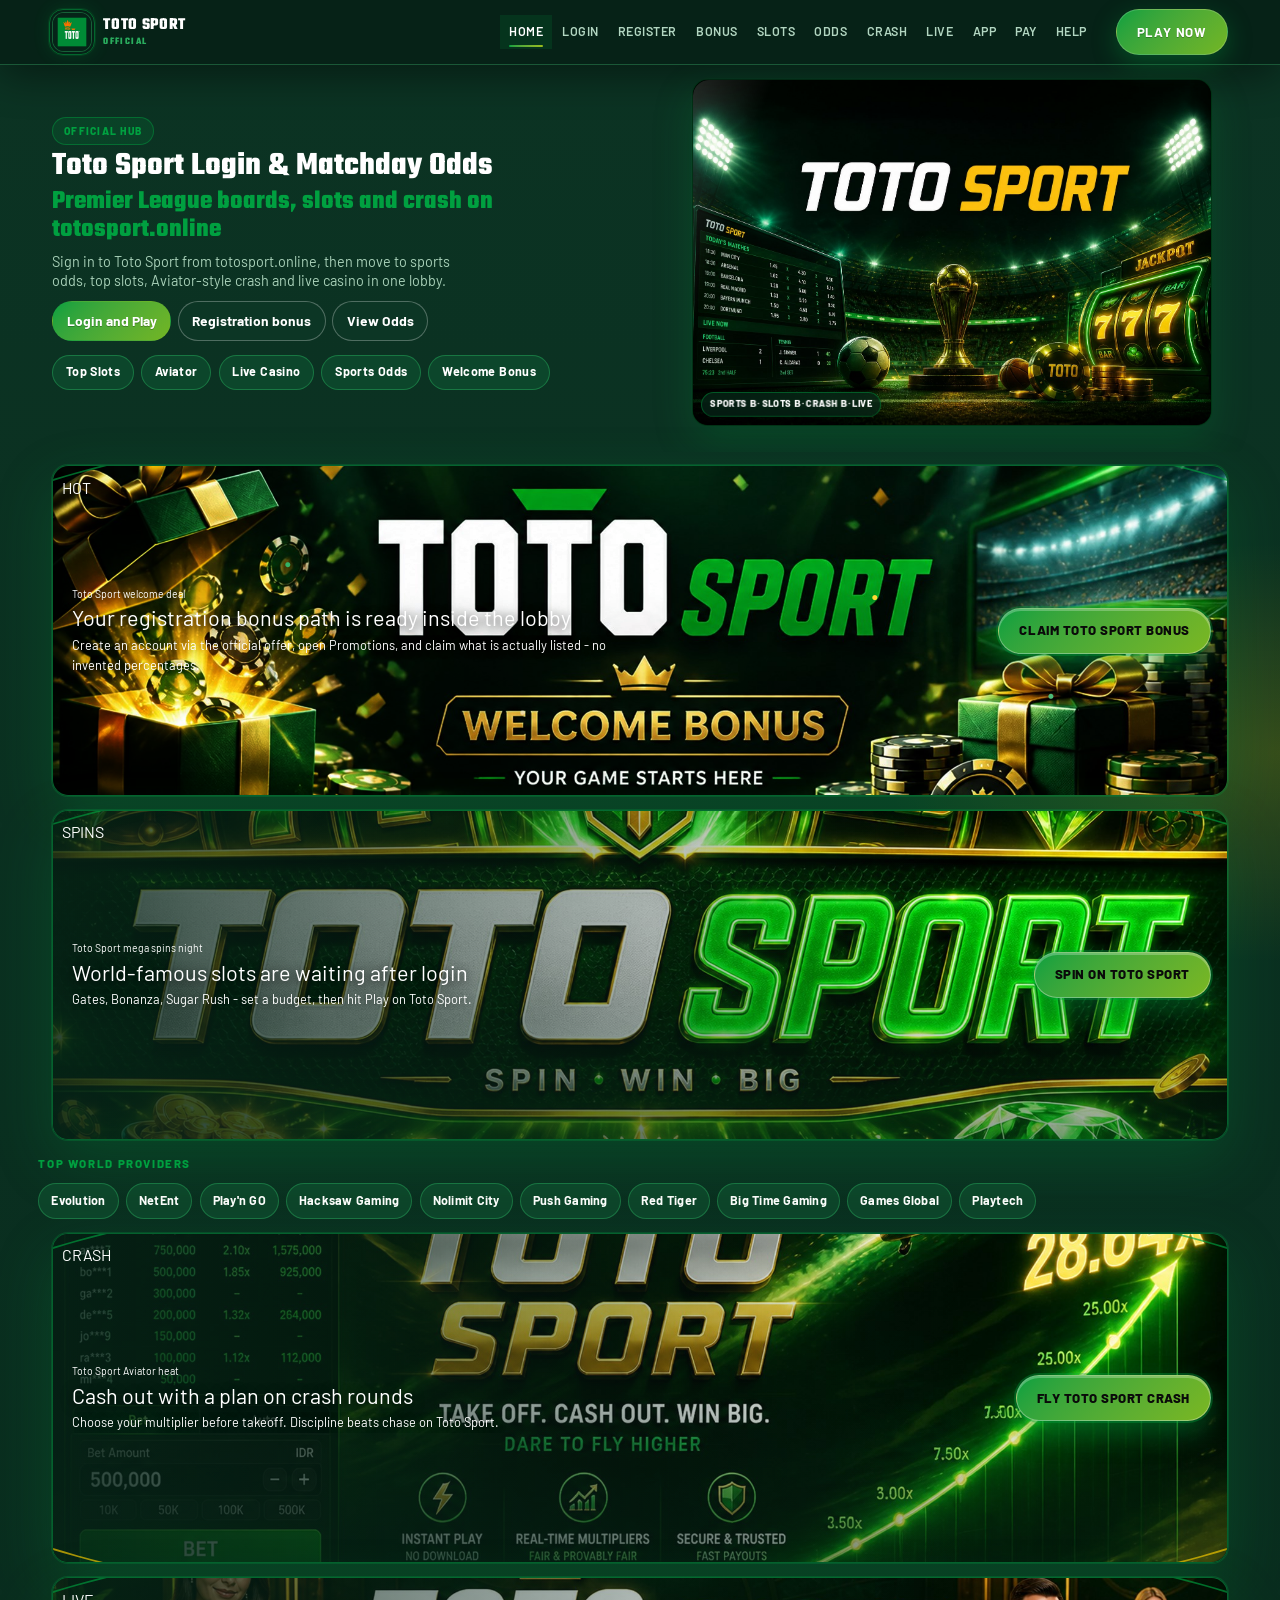
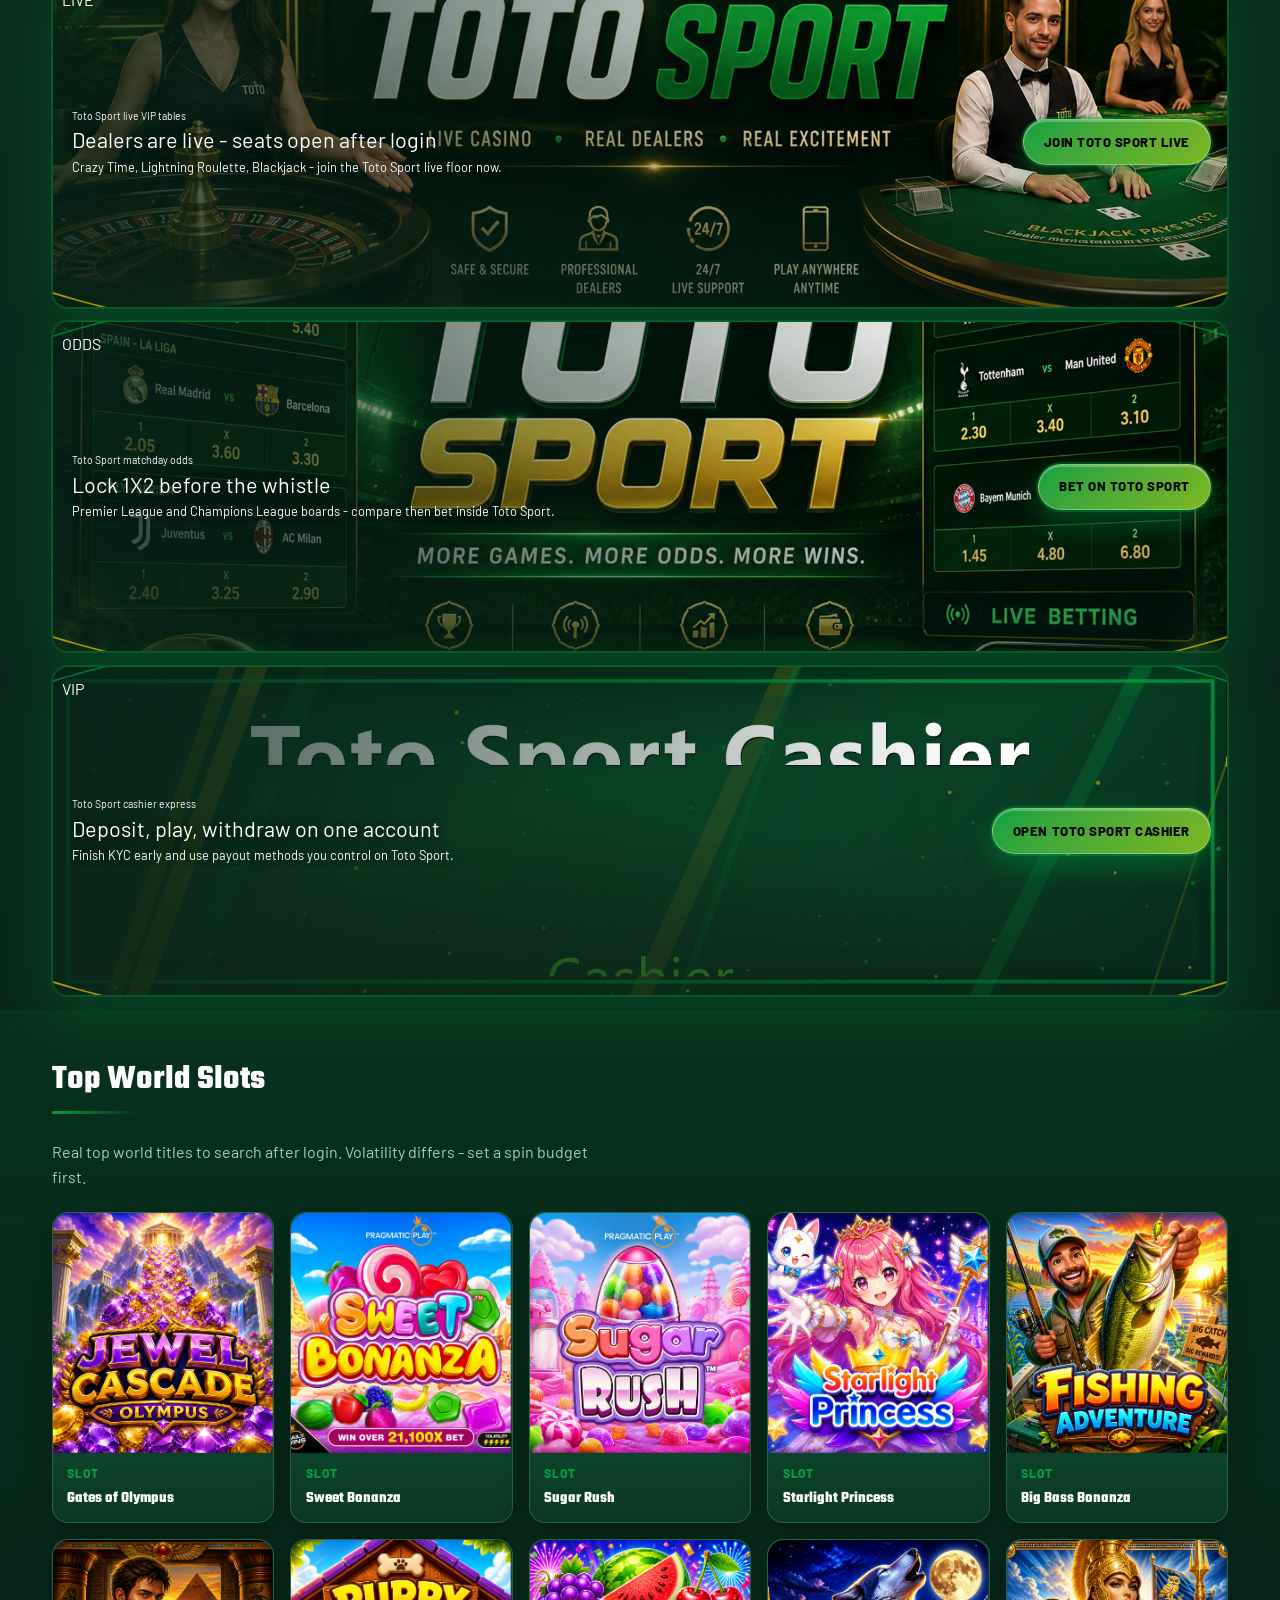
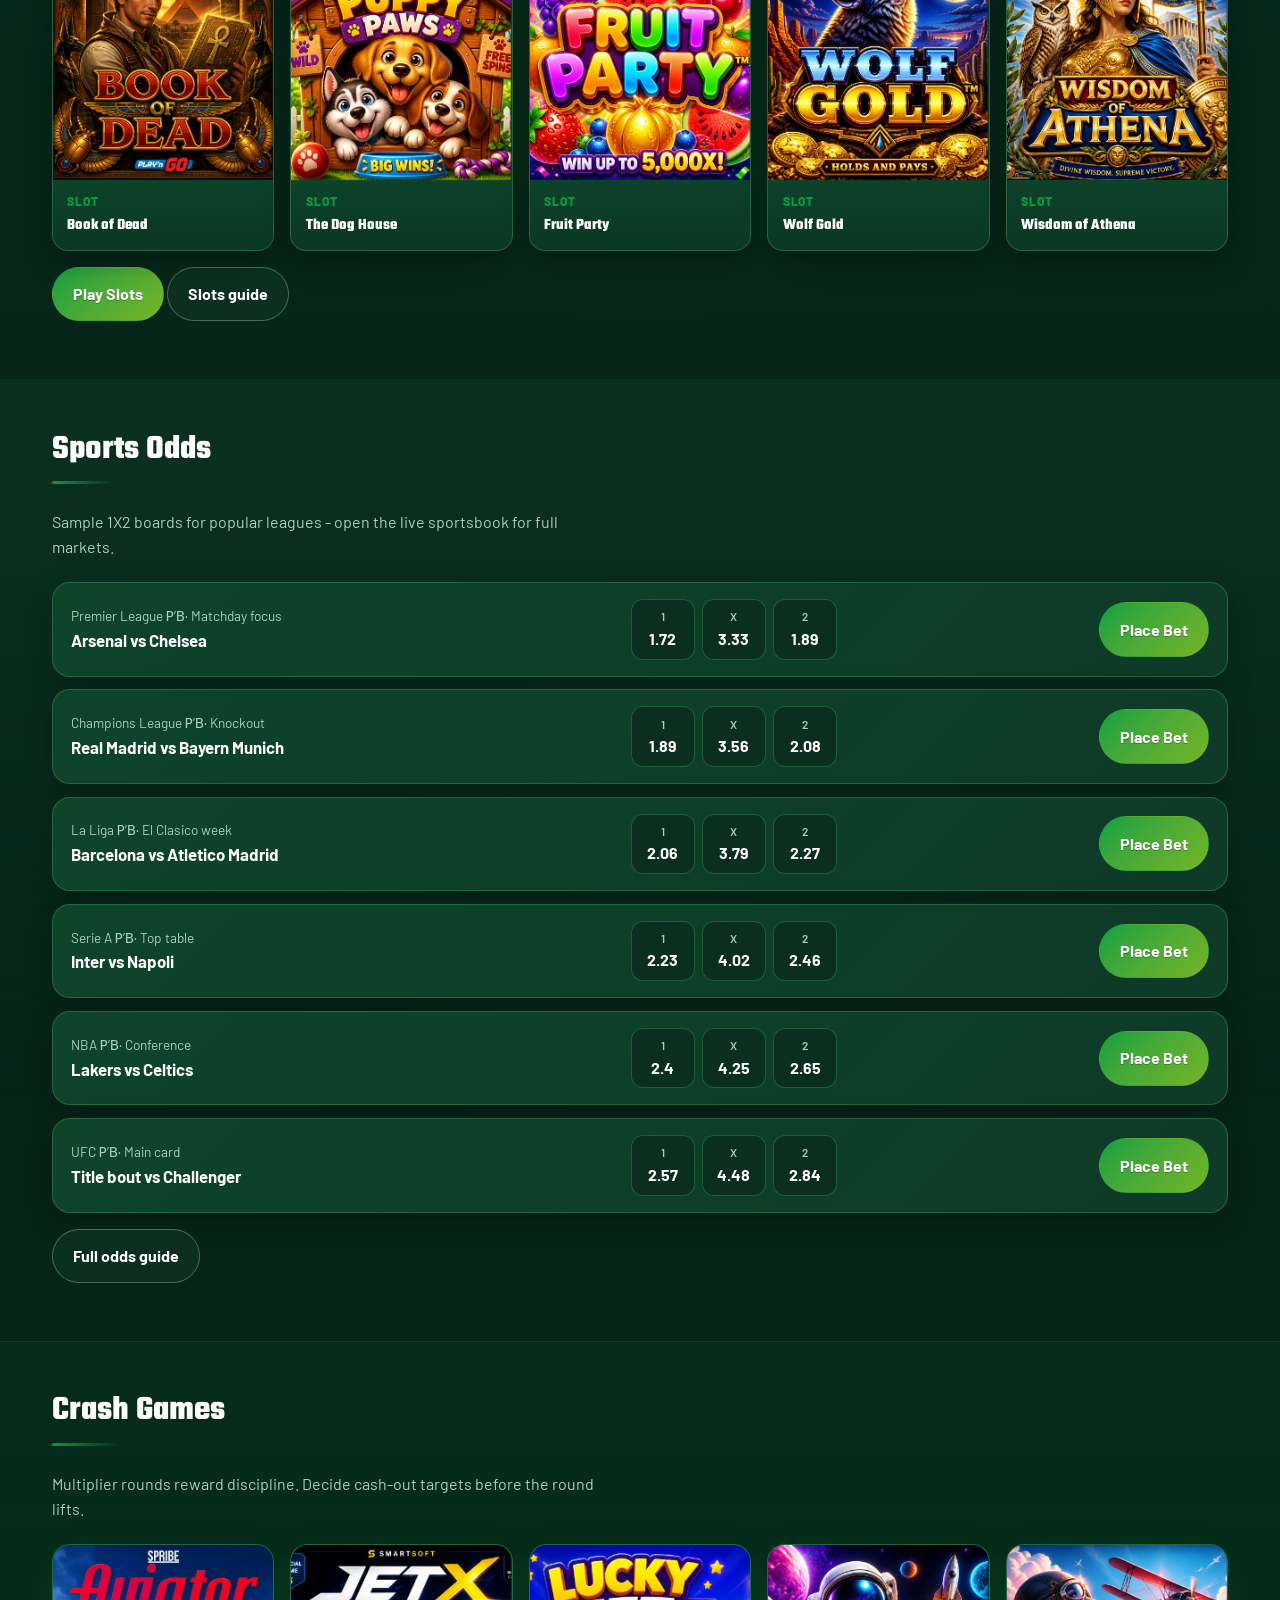
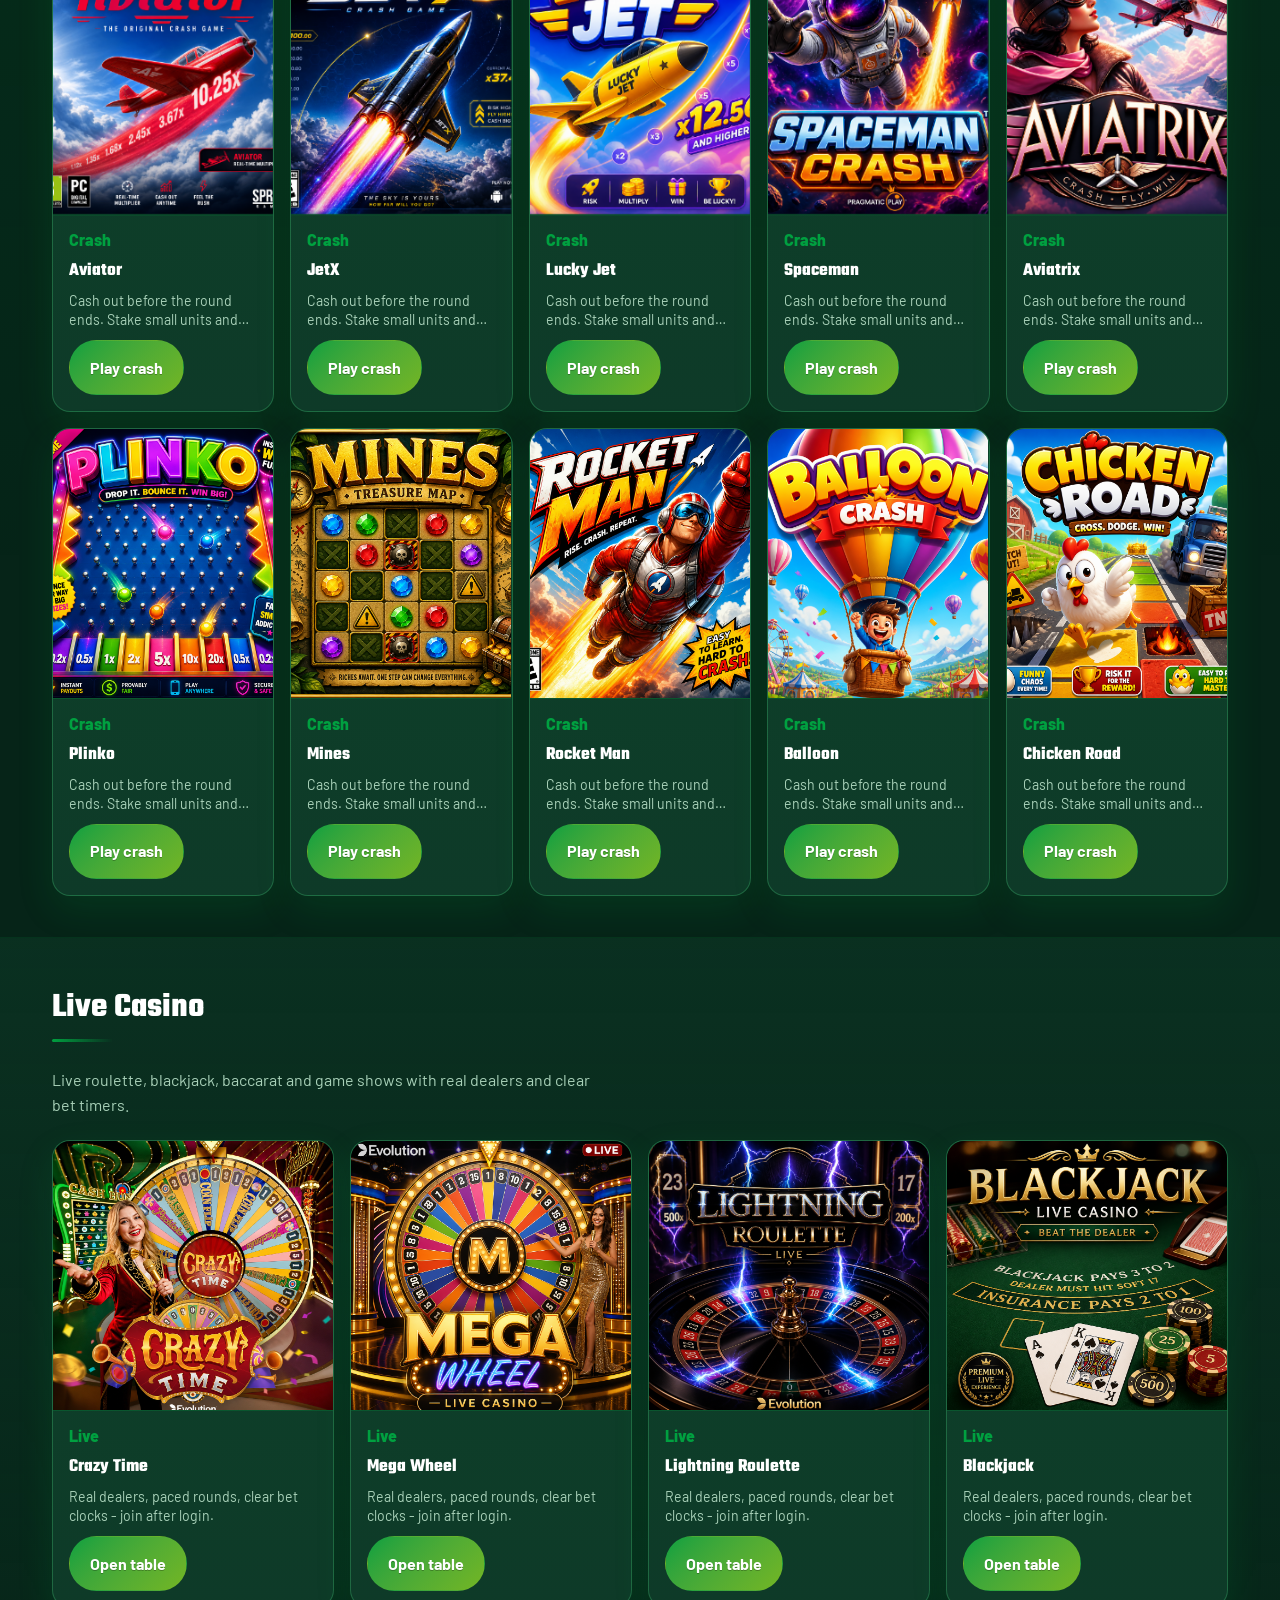
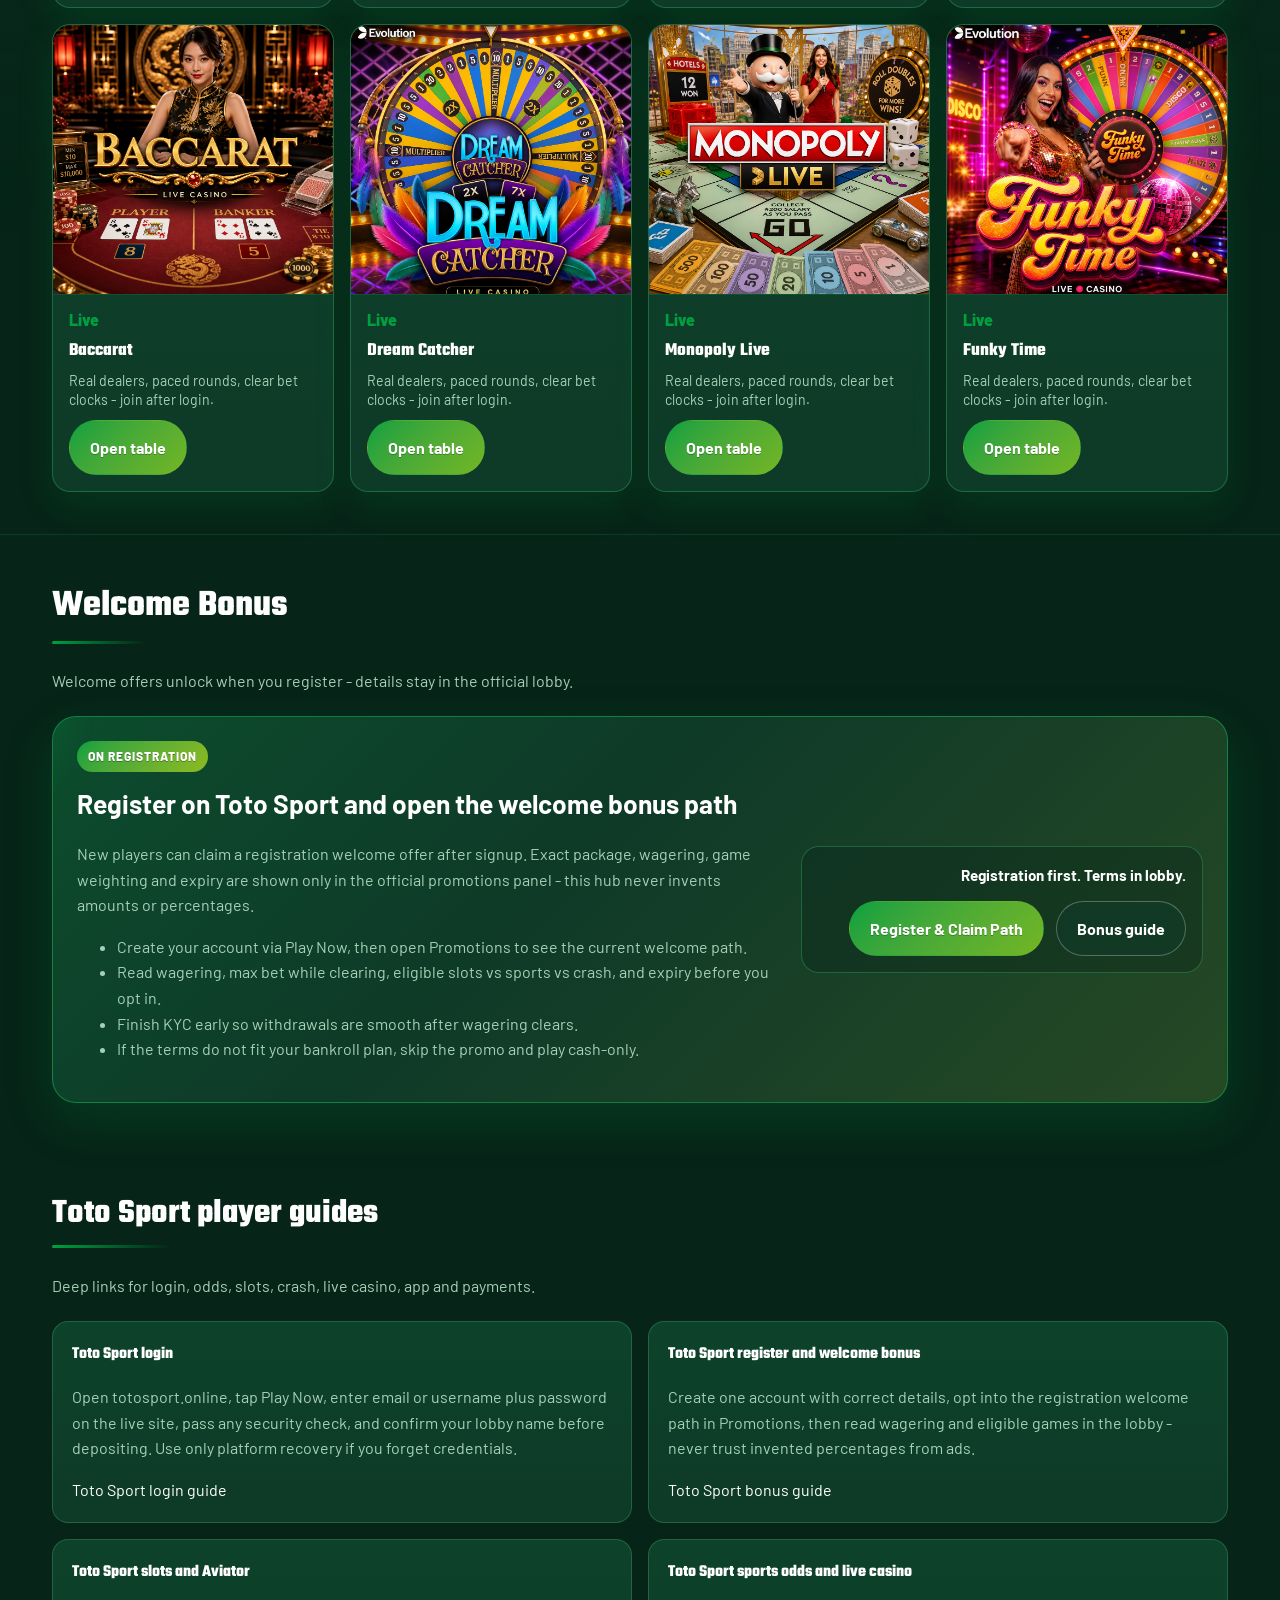
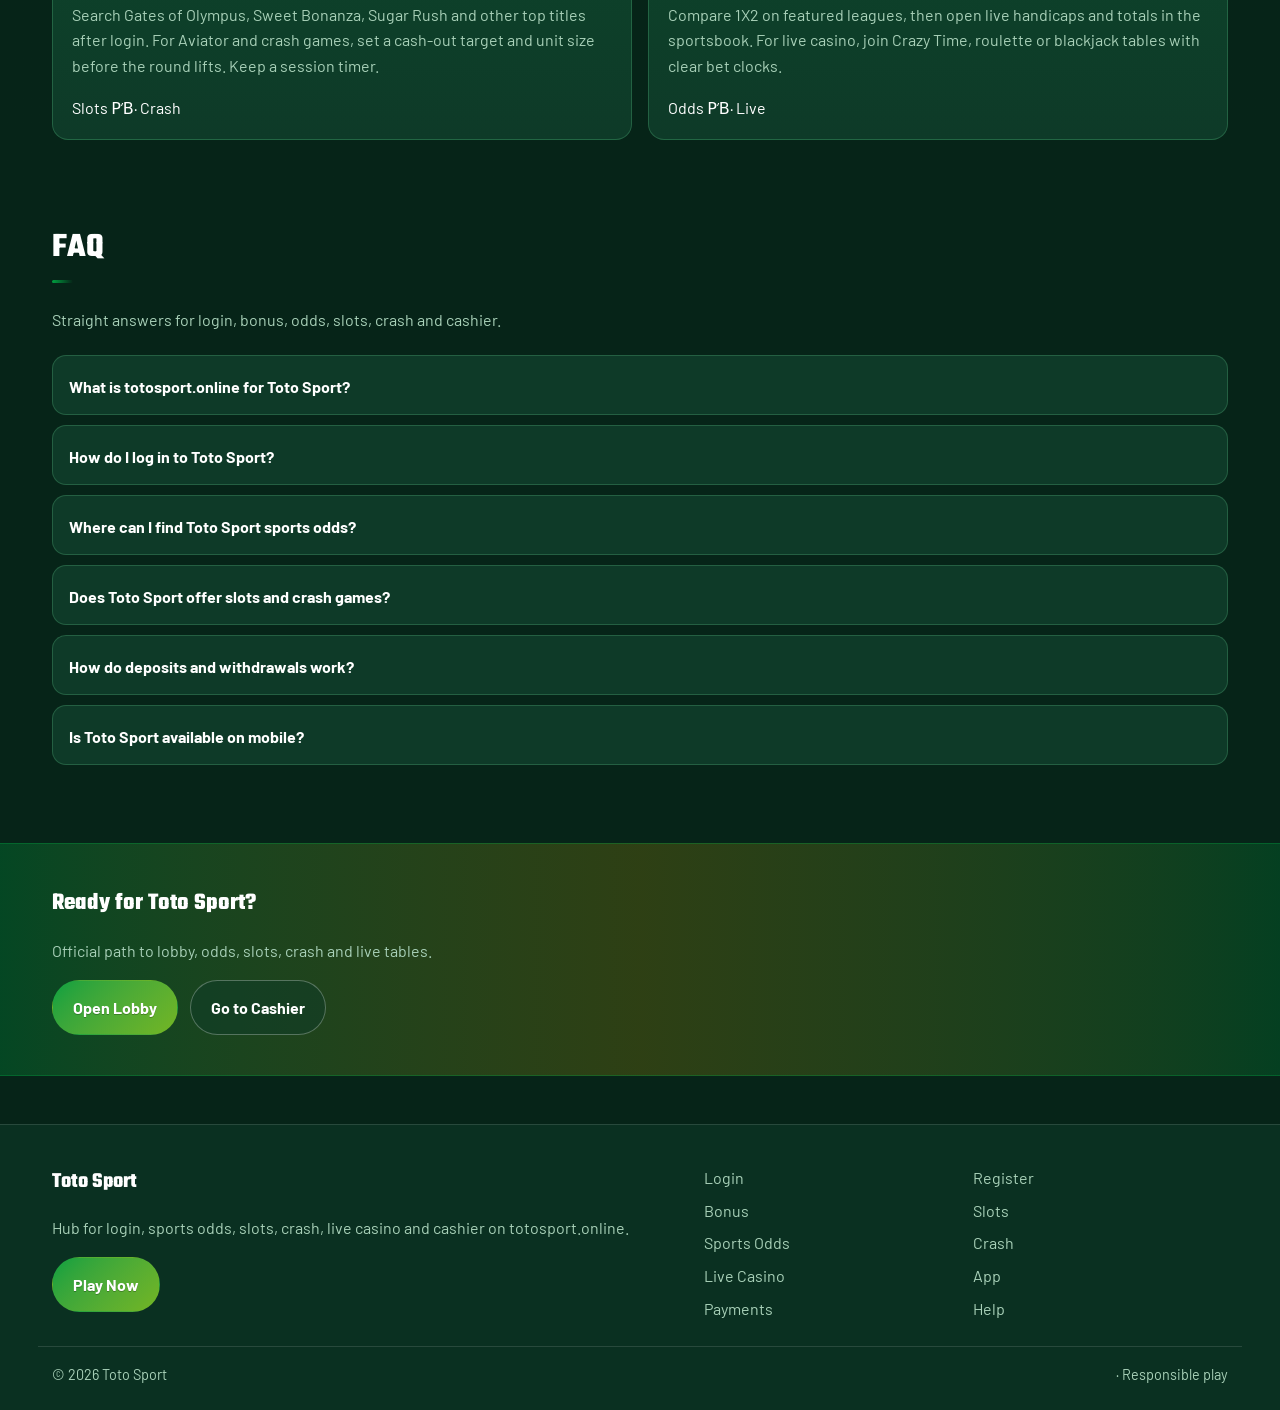
==== index.html @ 2d8f396a "Launch Toto Sport hub on totosport.online" ====
<!DOCTYPE html>
<html lang="en">
<head>
<meta charset="utf-8">
<meta name="viewport" content="width=device-width, initial-scale=1">
<title>Toto Sport Official Login, Sports Odds, Slots &amp; Live Casino | totosport.online</title>
<meta name="description" content="Toto Sport on totosport.online: login and register, welcome bonus path, top slots, Aviator crash, live casino and sports odds. Cashier and mobile tips.">
<meta name="keywords" content="Toto Sport, Toto Sport login, Toto Sport register, Toto Sport bonus, Toto Sport slots, Toto Sport Aviator, Toto Sport live casino, Toto Sport odds, Toto Sport app, Toto Sport deposit, Gates of Olympus, Sweet Bonanza, Sugar Rush, Aviator, crash games, sports betting, totosport.online">
<meta name="robots" content="index,follow,max-image-preview:large">
<link rel="canonical" href="https://totosport.online/">
<meta property="og:type" content="website">
<meta property="og:site_name" content="Toto Sport">
<meta property="og:title" content="Toto Sport Official Login, Sports Odds, Slots &amp; Live Casino | totosport.online">
<meta property="og:description" content="Toto Sport on totosport.online: login and register, welcome bonus path, top slots, Aviator crash, live casino and sports odds. Cashier and mobile tips.">
<meta property="og:url" content="https://totosport.online/">
<meta property="og:image" content="https://totosport.online/assets/brand/logo.png">
<meta name="twitter:card" content="summary_large_image">
<meta name="twitter:title" content="Toto Sport Official Login, Sports Odds, Slots &amp; Live Casino | totosport.online">
<meta name="twitter:description" content="Toto Sport on totosport.online: login and register, welcome bonus path, top slots, Aviator crash, live casino and sports odds. Cashier and mobile tips.">
<meta name="twitter:image" content="https://totosport.online/assets/brand/logo.png">
<link rel="icon" href="/favicon.ico" sizes="any">
<link rel="icon" type="image/png" sizes="48x48" href="/favicon-48x48.png">
<link rel="icon" type="image/png" sizes="96x96" href="/favicon-96x96.png">
<link rel="icon" type="image/png" sizes="192x192" href="/favicon-192x192.png">
<link rel="apple-touch-icon" sizes="180x180" href="/apple-touch-icon.png">
<link rel="manifest" href="/site.webmanifest">
<link rel="preconnect" href="https://fonts.googleapis.com">
<link rel="preconnect" href="https://fonts.gstatic.com" crossorigin>
<link href="https://fonts.googleapis.com/css2?family=Teko:wght@600;700&family=Barlow:wght@400;600;700&display=swap" rel="stylesheet">
<link rel="stylesheet" href="/css/styles.css">
<link rel="stylesheet" href="/css/i18n.css">
<script type="application/ld+json">{"@context":"https://schema.org","@type":"FAQPage","url":"https://totosport.online/","mainEntity":[{"@type":"Question","name":"What is totosport.online for Toto Sport?","acceptedAnswer":{"@type":"Answer","text":"totosport.online is the SEO hub for Toto Sport login, sports odds, slots, crash games, live casino and cashier. Tap Play Now and confirm you land on the live Toto Sport platform."}},{"@type":"Question","name":"How do I log in to Toto Sport?","acceptedAnswer":{"@type":"Answer","text":"Open Play Now from totosport.online, enter your registered email or username and password on the live site, complete any security check, then confirm your account name appears in the lobby header."}},{"@type":"Question","name":"Where can I find Toto Sport sports odds?","acceptedAnswer":{"@type":"Answer","text":"Use the sports / odds section on this hub, then continue to the live Toto Sport sportsbook for 1X2, handicaps, totals and in-play markets across major leagues."}},{"@type":"Question","name":"Does Toto Sport offer slots and crash games?","acceptedAnswer":{"@type":"Answer","text":"Yes. Popular slots and crash titles are highlighted here so you can jump straight into the lobby catalog after login. Set a session budget before spinning."}},{"@type":"Question","name":"How do deposits and withdrawals work?","acceptedAnswer":{"@type":"Answer","text":"Fund via the cashier after login, complete KYC early if prompted, and use the same methods for withdrawals. Keep billing details consistent with your profile."}},{"@type":"Question","name":"Is Toto Sport available on mobile?","acceptedAnswer":{"@type":"Answer","text":"One account works on phone and desktop browsers. Prefer a stable connection, avoid shared devices, and log out after cash sessions on borrowed phones."}}]}</script>
</head>
<body class="layout-4 home">
<header class="site-header" id="siteHeader">
<div class="wrap header-bar">
<a class="brand" href="/" aria-label="Toto Sport home">
<span class="brand-mark"><img src="/assets/brand/logo.png" alt="Toto Sport logo" width="40" height="40"></span>
<span class="brand-copy"><span class="brand-name">Toto Sport</span><span class="brand-tag">Official</span></span>
</a>
<button class="nav-toggle" id="navToggle" aria-expanded="false" aria-controls="siteNav" type="button" aria-label="Open menu"><span></span><span></span><span></span></button>
<nav class="site-nav" id="siteNav" aria-label="Primary"><a class="nav-link is-active" href="/">Home</a><a class="nav-link" href="/tsport-login.html">Login</a><a class="nav-link" href="/tsport-register.html">Register</a><a class="nav-link" href="/tsport-bonus.html">Bonus</a><a class="nav-link" href="/tsport-slots.html">Slots</a><a class="nav-link" href="/tsport-odds.html">Odds</a><a class="nav-link" href="/tsport-crash.html">Crash</a><a class="nav-link" href="/tsport-live.html">Live</a><a class="nav-link" href="/tsport-app.html">App</a><a class="nav-link" href="/tsport-pay.html">Pay</a><a class="nav-link" href="/tsport-help.html">Help</a></nav>
<a class="btn btn-accent header-cta" href="https://martell889.online/VHbCjTzN?sub_id_1=totosport.online" rel="nofollow sponsored noopener" target="_blank">Play Now</a>
</div>
</header>
<section class="hero"><div class="wrap"><div class="hero-shell">
<div class="hero-copy reveal">
<div class="eyebrow eyebrow-pill">Official hub</div>
<h1>Toto Sport Login &amp; Matchday Odds<span>Premier League boards, slots and crash on totosport.online</span></h1>
<p class="lead">Sign in to Toto Sport from totosport.online, then move to sports odds, top slots, Aviator-style crash and live casino in one lobby.</p>
<div class="cta-row">
<a class="btn btn-accent" href="https://martell889.online/VHbCjTzN?sub_id_1=totosport.online" rel="nofollow sponsored noopener" target="_blank">Login and Play</a>
<a class="btn btn-ghost" href="/tsport-bonus.html">Registration bonus</a>
<a class="btn btn-ghost" href="/tsport-odds.html">View Odds</a>
</div>
<div class="hero-chips" aria-label="Quick links">
<a class="chip chip-hot" href="#slots">Top Slots</a>
<a class="chip chip-hot" href="#crash">Aviator</a>
<a class="chip chip-hot" href="#live">Live Casino</a>
<a class="chip chip-hot" href="#odds">Sports Odds</a>
<a class="chip chip-hot" href="#bonus">Welcome Bonus</a>
</div>
</div>
<div class="hero-visual hero-stage reveal" aria-label="Toto Sport sports and betting">
<div class="hero-glow" aria-hidden="true"></div>
<img class="hero-img" src="/assets/hero.jpg" alt="Toto Sport sports betting and casino" width="768" height="1024" loading="eager">
<div class="hero-shine" aria-hidden="true"></div>
<div class="hero-badge">Sports В· Slots В· Crash В· Live</div>
</div>
</div></div></section>
<div class="wrap"><a class="promo-fx promo-jackpot reveal" href="https://martell889.online/VHbCjTzN?sub_id_1=totosport.online" rel="nofollow sponsored noopener" target="_blank">
<span class="promo-badge">HOT</span>
<span class="promo-fx-glow" aria-hidden="true"></span>
<span class="promo-fx-scan" aria-hidden="true"></span>
<span class="promo-fx-particles" aria-hidden="true"></span>
<span class="promo-fx-rays" aria-hidden="true"></span>
<span class="promo-fx-ring" aria-hidden="true"></span>
<div class="promo-media"><img src="/assets/promo/promo-bonus.jpg" alt="Toto Sport promo" width="960" height="540" loading="lazy"></div>
<div class="promo-copy"><span class="promo-kicker">Toto Sport welcome deal</span><div class="promo-title">Your registration bonus path is ready inside the lobby</div><p class="promo-sub">Create an account via the official offer, open Promotions, and claim what is actually listed - no invented percentages.</p></div>
<span class="promo-cta"><span class="promo-cta-shine" aria-hidden="true"></span><span class="promo-cta-label">Claim Toto Sport bonus</span></span>
</a></div>
<div class="wrap"><a class="promo-fx promo-neon reveal" href="https://martell889.online/VHbCjTzN?sub_id_1=totosport.online" rel="nofollow sponsored noopener" target="_blank">
<span class="promo-badge">SPINS</span>
<span class="promo-fx-glow" aria-hidden="true"></span>
<span class="promo-fx-scan" aria-hidden="true"></span>
<span class="promo-fx-particles" aria-hidden="true"></span>
<span class="promo-fx-rays" aria-hidden="true"></span>
<span class="promo-fx-ring" aria-hidden="true"></span>
<div class="promo-media"><img src="/assets/promo/promo-slots.jpg" alt="Toto Sport promo" width="960" height="540" loading="lazy"></div>
<div class="promo-copy"><span class="promo-kicker">Toto Sport mega spins night</span><div class="promo-title">World-famous slots are waiting after login</div><p class="promo-sub">Gates, Bonanza, Sugar Rush - set a budget, then hit Play on Toto Sport.</p></div>
<span class="promo-cta"><span class="promo-cta-shine" aria-hidden="true"></span><span class="promo-cta-label">Spin on Toto Sport</span></span>
</a></div>
<div class="providers-block reveal"><div class="providers-label">Top world providers</div><div class="providers-strip"><a class="provider-chip" href="https://martell889.online/VHbCjTzN?sub_id_1=totosport.online" rel="nofollow sponsored noopener" target="_blank">Evolution</a><a class="provider-chip" href="https://martell889.online/VHbCjTzN?sub_id_1=totosport.online" rel="nofollow sponsored noopener" target="_blank">NetEnt</a><a class="provider-chip" href="https://martell889.online/VHbCjTzN?sub_id_1=totosport.online" rel="nofollow sponsored noopener" target="_blank">Play&#39;n GO</a><a class="provider-chip" href="https://martell889.online/VHbCjTzN?sub_id_1=totosport.online" rel="nofollow sponsored noopener" target="_blank">Hacksaw Gaming</a><a class="provider-chip" href="https://martell889.online/VHbCjTzN?sub_id_1=totosport.online" rel="nofollow sponsored noopener" target="_blank">Nolimit City</a><a class="provider-chip" href="https://martell889.online/VHbCjTzN?sub_id_1=totosport.online" rel="nofollow sponsored noopener" target="_blank">Push Gaming</a><a class="provider-chip" href="https://martell889.online/VHbCjTzN?sub_id_1=totosport.online" rel="nofollow sponsored noopener" target="_blank">Red Tiger</a><a class="provider-chip" href="https://martell889.online/VHbCjTzN?sub_id_1=totosport.online" rel="nofollow sponsored noopener" target="_blank">Big Time Gaming</a><a class="provider-chip" href="https://martell889.online/VHbCjTzN?sub_id_1=totosport.online" rel="nofollow sponsored noopener" target="_blank">Games Global</a><a class="provider-chip" href="https://martell889.online/VHbCjTzN?sub_id_1=totosport.online" rel="nofollow sponsored noopener" target="_blank">Playtech</a></div></div>
<div class="wrap"><a class="promo-fx promo-flame reveal" href="https://martell889.online/VHbCjTzN?sub_id_1=totosport.online" rel="nofollow sponsored noopener" target="_blank">
<span class="promo-badge">CRASH</span>
<span class="promo-fx-glow" aria-hidden="true"></span>
<span class="promo-fx-scan" aria-hidden="true"></span>
<span class="promo-fx-particles" aria-hidden="true"></span>
<span class="promo-fx-rays" aria-hidden="true"></span>
<span class="promo-fx-ring" aria-hidden="true"></span>
<div class="promo-media"><img src="/assets/promo/promo-crash.jpg" alt="Toto Sport promo" width="960" height="540" loading="lazy"></div>
<div class="promo-copy"><span class="promo-kicker">Toto Sport Aviator heat</span><div class="promo-title">Cash out with a plan on crash rounds</div><p class="promo-sub">Choose your multiplier before takeoff. Discipline beats chase on Toto Sport.</p></div>
<span class="promo-cta"><span class="promo-cta-shine" aria-hidden="true"></span><span class="promo-cta-label">Fly Toto Sport crash</span></span>
</a></div>
<div class="wrap"><a class="promo-fx promo-roulette reveal" href="https://martell889.online/VHbCjTzN?sub_id_1=totosport.online" rel="nofollow sponsored noopener" target="_blank">
<span class="promo-badge">LIVE</span>
<span class="promo-fx-glow" aria-hidden="true"></span>
<span class="promo-fx-scan" aria-hidden="true"></span>
<span class="promo-fx-particles" aria-hidden="true"></span>
<span class="promo-fx-rays" aria-hidden="true"></span>
<span class="promo-fx-ring" aria-hidden="true"></span>
<div class="promo-media"><img src="/assets/promo/promo-live.jpg" alt="Toto Sport promo" width="960" height="540" loading="lazy"></div>
<div class="promo-copy"><span class="promo-kicker">Toto Sport live VIP tables</span><div class="promo-title">Dealers are live - seats open after login</div><p class="promo-sub">Crazy Time, Lightning Roulette, Blackjack - join the Toto Sport live floor now.</p></div>
<span class="promo-cta"><span class="promo-cta-shine" aria-hidden="true"></span><span class="promo-cta-label">Join Toto Sport live</span></span>
</a></div>
<div class="wrap"><a class="promo-fx promo-blast reveal" href="https://martell889.online/VHbCjTzN?sub_id_1=totosport.online" rel="nofollow sponsored noopener" target="_blank">
<span class="promo-badge">ODDS</span>
<span class="promo-fx-glow" aria-hidden="true"></span>
<span class="promo-fx-scan" aria-hidden="true"></span>
<span class="promo-fx-particles" aria-hidden="true"></span>
<span class="promo-fx-rays" aria-hidden="true"></span>
<span class="promo-fx-ring" aria-hidden="true"></span>
<div class="promo-media"><img src="/assets/promo/promo-odds.jpg" alt="Toto Sport promo" width="960" height="540" loading="lazy"></div>
<div class="promo-copy"><span class="promo-kicker">Toto Sport matchday odds</span><div class="promo-title">Lock 1X2 before the whistle</div><p class="promo-sub">Premier League and Champions League boards - compare then bet inside Toto Sport.</p></div>
<span class="promo-cta"><span class="promo-cta-shine" aria-hidden="true"></span><span class="promo-cta-label">Bet on Toto Sport</span></span>
</a></div>
<div class="wrap"><a class="promo-fx promo-vip reveal" href="https://martell889.online/VHbCjTzN?sub_id_1=totosport.online" rel="nofollow sponsored noopener" target="_blank">
<span class="promo-badge">VIP</span>
<span class="promo-fx-glow" aria-hidden="true"></span>
<span class="promo-fx-scan" aria-hidden="true"></span>
<span class="promo-fx-particles" aria-hidden="true"></span>
<span class="promo-fx-rays" aria-hidden="true"></span>
<span class="promo-fx-ring" aria-hidden="true"></span>
<div class="promo-media"><img src="/assets/promo/promo-cashier.jpg" alt="Toto Sport promo" width="960" height="540" loading="lazy"></div>
<div class="promo-copy"><span class="promo-kicker">Toto Sport cashier express</span><div class="promo-title">Deposit, play, withdraw on one account</div><p class="promo-sub">Finish KYC early and use payout methods you control on Toto Sport.</p></div>
<span class="promo-cta"><span class="promo-cta-shine" aria-hidden="true"></span><span class="promo-cta-label">Open Toto Sport cashier</span></span>
</a></div>
<section class="section section-hot" id="slots"><div class="wrap">
<div class="section-head"><h2>Top World Slots</h2><p class="mute">Real top world titles to search after login. Volatility differs - set a spin budget first.</p></div>
<div class="card-grid"><article class="game-card"><a class="js-offer-card" href="https://martell889.online/VHbCjTzN?sub_id_1=totosport.online" rel="nofollow sponsored noopener" target="_blank"><img src="/assets/slots/slot-01.jpg" alt="Gates of Olympus" width="320" height="240" loading="lazy"><div class="card-meta"><div class="tag">Slot</div><h3>Gates of Olympus</h3></div></a></article><article class="game-card"><a class="js-offer-card" href="https://martell889.online/VHbCjTzN?sub_id_1=totosport.online" rel="nofollow sponsored noopener" target="_blank"><img src="/assets/slots/slot-02.jpg" alt="Sweet Bonanza" width="320" height="240" loading="lazy"><div class="card-meta"><div class="tag">Slot</div><h3>Sweet Bonanza</h3></div></a></article><article class="game-card"><a class="js-offer-card" href="https://martell889.online/VHbCjTzN?sub_id_1=totosport.online" rel="nofollow sponsored noopener" target="_blank"><img src="/assets/slots/slot-03.jpg" alt="Sugar Rush" width="320" height="240" loading="lazy"><div class="card-meta"><div class="tag">Slot</div><h3>Sugar Rush</h3></div></a></article><article class="game-card"><a class="js-offer-card" href="https://martell889.online/VHbCjTzN?sub_id_1=totosport.online" rel="nofollow sponsored noopener" target="_blank"><img src="/assets/slots/slot-04.jpg" alt="Starlight Princess" width="320" height="240" loading="lazy"><div class="card-meta"><div class="tag">Slot</div><h3>Starlight Princess</h3></div></a></article><article class="game-card"><a class="js-offer-card" href="https://martell889.online/VHbCjTzN?sub_id_1=totosport.online" rel="nofollow sponsored noopener" target="_blank"><img src="/assets/slots/slot-05.jpg" alt="Big Bass Bonanza" width="320" height="240" loading="lazy"><div class="card-meta"><div class="tag">Slot</div><h3>Big Bass Bonanza</h3></div></a></article><article class="game-card"><a class="js-offer-card" href="https://martell889.online/VHbCjTzN?sub_id_1=totosport.online" rel="nofollow sponsored noopener" target="_blank"><img src="/assets/slots/slot-06.jpg" alt="Book of Dead" width="320" height="240" loading="lazy"><div class="card-meta"><div class="tag">Slot</div><h3>Book of Dead</h3></div></a></article><article class="game-card"><a class="js-offer-card" href="https://martell889.online/VHbCjTzN?sub_id_1=totosport.online" rel="nofollow sponsored noopener" target="_blank"><img src="/assets/slots/slot-07.jpg" alt="The Dog House" width="320" height="240" loading="lazy"><div class="card-meta"><div class="tag">Slot</div><h3>The Dog House</h3></div></a></article><article class="game-card"><a class="js-offer-card" href="https://martell889.online/VHbCjTzN?sub_id_1=totosport.online" rel="nofollow sponsored noopener" target="_blank"><img src="/assets/slots/slot-08.jpg" alt="Fruit Party" width="320" height="240" loading="lazy"><div class="card-meta"><div class="tag">Slot</div><h3>Fruit Party</h3></div></a></article><article class="game-card"><a class="js-offer-card" href="https://martell889.online/VHbCjTzN?sub_id_1=totosport.online" rel="nofollow sponsored noopener" target="_blank"><img src="/assets/slots/slot-09.jpg" alt="Wolf Gold" width="320" height="240" loading="lazy"><div class="card-meta"><div class="tag">Slot</div><h3>Wolf Gold</h3></div></a></article><article class="game-card"><a class="js-offer-card" href="https://martell889.online/VHbCjTzN?sub_id_1=totosport.online" rel="nofollow sponsored noopener" target="_blank"><img src="/assets/slots/slot-10.jpg" alt="Wisdom of Athena" width="320" height="240" loading="lazy"><div class="card-meta"><div class="tag">Slot</div><h3>Wisdom of Athena</h3></div></a></article></div>
<p style="margin-top:1rem"><a class="btn btn-accent" href="https://martell889.online/VHbCjTzN?sub_id_1=totosport.online" rel="nofollow sponsored noopener" target="_blank">Play Slots</a>
<a class="btn btn-ghost" href="/tsport-slots.html">Slots guide</a></p>
</div></section>
<section class="section section-alt" id="odds"><div class="wrap">
<div class="section-head"><h2>Sports Odds</h2><p class="mute">Sample 1X2 boards for popular leagues - open the live sportsbook for full markets.</p></div>
<div class="odds-board"><article class="odds-row">
<div><div class="odds-meta">Premier League Р’В· Matchday focus</div>
<div class="odds-match">Arsenal vs Chelsea</div></div>
<div class="odds-prices"><div class="price"><small>1</small>1.72</div><div class="price"><small>X</small>3.33</div><div class="price"><small>2</small>1.89</div></div>
<a class="btn btn-accent" href="https://martell889.online/VHbCjTzN?sub_id_1=totosport.online" rel="nofollow sponsored noopener" target="_blank">Place Bet</a>
</article>
<article class="odds-row">
<div><div class="odds-meta">Champions League Р’В· Knockout</div>
<div class="odds-match">Real Madrid vs Bayern Munich</div></div>
<div class="odds-prices"><div class="price"><small>1</small>1.89</div><div class="price"><small>X</small>3.56</div><div class="price"><small>2</small>2.08</div></div>
<a class="btn btn-accent" href="https://martell889.online/VHbCjTzN?sub_id_1=totosport.online" rel="nofollow sponsored noopener" target="_blank">Place Bet</a>
</article>
<article class="odds-row">
<div><div class="odds-meta">La Liga Р’В· El Clasico week</div>
<div class="odds-match">Barcelona vs Atletico Madrid</div></div>
<div class="odds-prices"><div class="price"><small>1</small>2.06</div><div class="price"><small>X</small>3.79</div><div class="price"><small>2</small>2.27</div></div>
<a class="btn btn-accent" href="https://martell889.online/VHbCjTzN?sub_id_1=totosport.online" rel="nofollow sponsored noopener" target="_blank">Place Bet</a>
</article>
<article class="odds-row">
<div><div class="odds-meta">Serie A Р’В· Top table</div>
<div class="odds-match">Inter vs Napoli</div></div>
<div class="odds-prices"><div class="price"><small>1</small>2.23</div><div class="price"><small>X</small>4.02</div><div class="price"><small>2</small>2.46</div></div>
<a class="btn btn-accent" href="https://martell889.online/VHbCjTzN?sub_id_1=totosport.online" rel="nofollow sponsored noopener" target="_blank">Place Bet</a>
</article>
<article class="odds-row">
<div><div class="odds-meta">NBA Р’В· Conference</div>
<div class="odds-match">Lakers vs Celtics</div></div>
<div class="odds-prices"><div class="price"><small>1</small>2.4</div><div class="price"><small>X</small>4.25</div><div class="price"><small>2</small>2.65</div></div>
<a class="btn btn-accent" href="https://martell889.online/VHbCjTzN?sub_id_1=totosport.online" rel="nofollow sponsored noopener" target="_blank">Place Bet</a>
</article>
<article class="odds-row">
<div><div class="odds-meta">UFC Р’В· Main card</div>
<div class="odds-match">Title bout vs Challenger</div></div>
<div class="odds-prices"><div class="price"><small>1</small>2.57</div><div class="price"><small>X</small>4.48</div><div class="price"><small>2</small>2.84</div></div>
<a class="btn btn-accent" href="https://martell889.online/VHbCjTzN?sub_id_1=totosport.online" rel="nofollow sponsored noopener" target="_blank">Place Bet</a>
</article></div>
<p style="margin-top:1rem"><a class="btn btn-ghost" href="/tsport-odds.html">Full odds guide</a></p>
</div></section>
<section class="section section-hot" id="crash"><div class="wrap">
<div class="section-head"><h2>Crash Games</h2><p class="mute">Multiplier rounds reward discipline. Decide cash-out targets before the round lifts.</p></div>
<div class="crash-grid"><article class="panel media-panel"><img src="/assets/crash/crash-01.jpg" alt="Aviator" width="480" height="270" loading="lazy"><div class="tag">Crash</div><h3>Aviator</h3><p class="mute">Cash out before the round ends. Stake small units and define an exit multiplier first.</p><a class="btn btn-accent" href="https://martell889.online/VHbCjTzN?sub_id_1=totosport.online" rel="nofollow sponsored noopener" target="_blank">Play crash</a></article><article class="panel media-panel"><img src="/assets/crash/crash-02.jpg" alt="JetX" width="480" height="270" loading="lazy"><div class="tag">Crash</div><h3>JetX</h3><p class="mute">Cash out before the round ends. Stake small units and define an exit multiplier first.</p><a class="btn btn-accent" href="https://martell889.online/VHbCjTzN?sub_id_1=totosport.online" rel="nofollow sponsored noopener" target="_blank">Play crash</a></article><article class="panel media-panel"><img src="/assets/crash/crash-03.jpg" alt="Lucky Jet" width="480" height="270" loading="lazy"><div class="tag">Crash</div><h3>Lucky Jet</h3><p class="mute">Cash out before the round ends. Stake small units and define an exit multiplier first.</p><a class="btn btn-accent" href="https://martell889.online/VHbCjTzN?sub_id_1=totosport.online" rel="nofollow sponsored noopener" target="_blank">Play crash</a></article><article class="panel media-panel"><img src="/assets/crash/crash-04.jpg" alt="Spaceman" width="480" height="270" loading="lazy"><div class="tag">Crash</div><h3>Spaceman</h3><p class="mute">Cash out before the round ends. Stake small units and define an exit multiplier first.</p><a class="btn btn-accent" href="https://martell889.online/VHbCjTzN?sub_id_1=totosport.online" rel="nofollow sponsored noopener" target="_blank">Play crash</a></article><article class="panel media-panel"><img src="/assets/crash/crash-05.jpg" alt="Aviatrix" width="480" height="270" loading="lazy"><div class="tag">Crash</div><h3>Aviatrix</h3><p class="mute">Cash out before the round ends. Stake small units and define an exit multiplier first.</p><a class="btn btn-accent" href="https://martell889.online/VHbCjTzN?sub_id_1=totosport.online" rel="nofollow sponsored noopener" target="_blank">Play crash</a></article><article class="panel media-panel"><img src="/assets/crash/crash-06.jpg" alt="Plinko" width="480" height="270" loading="lazy"><div class="tag">Crash</div><h3>Plinko</h3><p class="mute">Cash out before the round ends. Stake small units and define an exit multiplier first.</p><a class="btn btn-accent" href="https://martell889.online/VHbCjTzN?sub_id_1=totosport.online" rel="nofollow sponsored noopener" target="_blank">Play crash</a></article><article class="panel media-panel"><img src="/assets/crash/crash-07.jpg" alt="Mines" width="480" height="270" loading="lazy"><div class="tag">Crash</div><h3>Mines</h3><p class="mute">Cash out before the round ends. Stake small units and define an exit multiplier first.</p><a class="btn btn-accent" href="https://martell889.online/VHbCjTzN?sub_id_1=totosport.online" rel="nofollow sponsored noopener" target="_blank">Play crash</a></article><article class="panel media-panel"><img src="/assets/crash/crash-08.jpg" alt="Rocket Man" width="480" height="270" loading="lazy"><div class="tag">Crash</div><h3>Rocket Man</h3><p class="mute">Cash out before the round ends. Stake small units and define an exit multiplier first.</p><a class="btn btn-accent" href="https://martell889.online/VHbCjTzN?sub_id_1=totosport.online" rel="nofollow sponsored noopener" target="_blank">Play crash</a></article><article class="panel media-panel"><img src="/assets/crash/crash-09.jpg" alt="Balloon" width="480" height="270" loading="lazy"><div class="tag">Crash</div><h3>Balloon</h3><p class="mute">Cash out before the round ends. Stake small units and define an exit multiplier first.</p><a class="btn btn-accent" href="https://martell889.online/VHbCjTzN?sub_id_1=totosport.online" rel="nofollow sponsored noopener" target="_blank">Play crash</a></article><article class="panel media-panel"><img src="/assets/crash/crash-10.jpg" alt="Chicken Road" width="480" height="270" loading="lazy"><div class="tag">Crash</div><h3>Chicken Road</h3><p class="mute">Cash out before the round ends. Stake small units and define an exit multiplier first.</p><a class="btn btn-accent" href="https://martell889.online/VHbCjTzN?sub_id_1=totosport.online" rel="nofollow sponsored noopener" target="_blank">Play crash</a></article></div>
</div></section>
<section class="section section-alt" id="live"><div class="wrap">
<div class="section-head"><h2>Live Casino</h2><p class="mute">Live roulette, blackjack, baccarat and game shows with real dealers and clear bet timers.</p></div>
<div class="live-grid"><article class="panel media-panel"><img src="/assets/live/live-01.jpg" alt="Crazy Time" width="480" height="270" loading="lazy"><div class="tag">Live</div><h3>Crazy Time</h3><p class="mute">Real dealers, paced rounds, clear bet clocks - join after login.</p><a class="btn btn-accent" href="https://martell889.online/VHbCjTzN?sub_id_1=totosport.online" rel="nofollow sponsored noopener" target="_blank">Open table</a></article><article class="panel media-panel"><img src="/assets/live/live-02.jpg" alt="Mega Wheel" width="480" height="270" loading="lazy"><div class="tag">Live</div><h3>Mega Wheel</h3><p class="mute">Real dealers, paced rounds, clear bet clocks - join after login.</p><a class="btn btn-accent" href="https://martell889.online/VHbCjTzN?sub_id_1=totosport.online" rel="nofollow sponsored noopener" target="_blank">Open table</a></article><article class="panel media-panel"><img src="/assets/live/live-03.jpg" alt="Lightning Roulette" width="480" height="270" loading="lazy"><div class="tag">Live</div><h3>Lightning Roulette</h3><p class="mute">Real dealers, paced rounds, clear bet clocks - join after login.</p><a class="btn btn-accent" href="https://martell889.online/VHbCjTzN?sub_id_1=totosport.online" rel="nofollow sponsored noopener" target="_blank">Open table</a></article><article class="panel media-panel"><img src="/assets/live/live-04.jpg" alt="Blackjack" width="480" height="270" loading="lazy"><div class="tag">Live</div><h3>Blackjack</h3><p class="mute">Real dealers, paced rounds, clear bet clocks - join after login.</p><a class="btn btn-accent" href="https://martell889.online/VHbCjTzN?sub_id_1=totosport.online" rel="nofollow sponsored noopener" target="_blank">Open table</a></article><article class="panel media-panel"><img src="/assets/live/live-05.jpg" alt="Baccarat" width="480" height="270" loading="lazy"><div class="tag">Live</div><h3>Baccarat</h3><p class="mute">Real dealers, paced rounds, clear bet clocks - join after login.</p><a class="btn btn-accent" href="https://martell889.online/VHbCjTzN?sub_id_1=totosport.online" rel="nofollow sponsored noopener" target="_blank">Open table</a></article><article class="panel media-panel"><img src="/assets/live/live-06.jpg" alt="Dream Catcher" width="480" height="270" loading="lazy"><div class="tag">Live</div><h3>Dream Catcher</h3><p class="mute">Real dealers, paced rounds, clear bet clocks - join after login.</p><a class="btn btn-accent" href="https://martell889.online/VHbCjTzN?sub_id_1=totosport.online" rel="nofollow sponsored noopener" target="_blank">Open table</a></article><article class="panel media-panel"><img src="/assets/live/live-07.jpg" alt="Monopoly Live" width="480" height="270" loading="lazy"><div class="tag">Live</div><h3>Monopoly Live</h3><p class="mute">Real dealers, paced rounds, clear bet clocks - join after login.</p><a class="btn btn-accent" href="https://martell889.online/VHbCjTzN?sub_id_1=totosport.online" rel="nofollow sponsored noopener" target="_blank">Open table</a></article><article class="panel media-panel"><img src="/assets/live/live-08.jpg" alt="Funky Time" width="480" height="270" loading="lazy"><div class="tag">Live</div><h3>Funky Time</h3><p class="mute">Real dealers, paced rounds, clear bet clocks - join after login.</p><a class="btn btn-accent" href="https://martell889.online/VHbCjTzN?sub_id_1=totosport.online" rel="nofollow sponsored noopener" target="_blank">Open table</a></article></div>
</div></section>
<section class="section bonus-spotlight" id="bonus"><div class="wrap">
<div class="section-head"><h2>Welcome Bonus</h2><p class="mute">Welcome offers unlock when you register - details stay in the official lobby.</p></div>
<div class="bonus-box bonus-box-accent"><div>
<div class="bonus-kicker">On registration</div>
<h3>Register on Toto Sport and open the welcome bonus path</h3>
<p class="mute">New players can claim a registration welcome offer after signup. Exact package, wagering, game weighting and expiry are shown only in the official promotions panel - this hub never invents amounts or percentages.</p>
<ul class="mute">
<li>Create your account via Play Now, then open Promotions to see the current welcome path.</li>
<li>Read wagering, max bet while clearing, eligible slots vs sports vs crash, and expiry before you opt in.</li>
<li>Finish KYC early so withdrawals are smooth after wagering clears.</li>
<li>If the terms do not fit your bankroll plan, skip the promo and play cash-only.</li>
</ul>
</div>
<div class="bonus-cta-panel">
<p class="bonus-cta-note">Registration first. Terms in lobby.</p>
<div class="cta-row" style="justify-content:flex-end">
<a class="btn btn-accent" href="https://martell889.online/VHbCjTzN?sub_id_1=totosport.online" rel="nofollow sponsored noopener" target="_blank">Register &amp; Claim Path</a>
<a class="btn btn-ghost" href="/tsport-bonus.html">Bonus guide</a>
</div>
</div></div></div></section>
<section class="section" id="seo"><div class="wrap">
<div class="section-head"><h2>Toto Sport player guides</h2><p class="mute">Deep links for login, odds, slots, crash, live casino, app and payments.</p></div>
<div class="seo-stack"><article class="seo-card"><h3>Toto Sport login</h3><p class="mute">Open totosport.online, tap Play Now, enter email or username plus password on the live site, pass any security check, and confirm your lobby name before depositing. Use only platform recovery if you forget credentials.</p><a href="/tsport-login.html">Toto Sport login guide</a></article>
<article class="seo-card"><h3>Toto Sport register and welcome bonus</h3><p class="mute">Create one account with correct details, opt into the registration welcome path in Promotions, then read wagering and eligible games in the lobby - never trust invented percentages from ads.</p><a href="/tsport-bonus.html">Toto Sport bonus guide</a></article>
<article class="seo-card"><h3>Toto Sport slots and Aviator</h3><p class="mute">Search Gates of Olympus, Sweet Bonanza, Sugar Rush and other top titles after login. For Aviator and crash games, set a cash-out target and unit size before the round lifts. Keep a session timer.</p><a href="/tsport-slots.html">Slots</a> Р’В· <a href="/tsport-crash.html">Crash</a></article>
<article class="seo-card"><h3>Toto Sport sports odds and live casino</h3><p class="mute">Compare 1X2 on featured leagues, then open live handicaps and totals in the sportsbook. For live casino, join Crazy Time, roulette or blackjack tables with clear bet clocks.</p><a href="/tsport-odds.html">Odds</a> Р’В· <a href="/tsport-live.html">Live</a></article></div>
</div></section>
<section class="faq wrap" id="faq"><div class="section-head"><h2>FAQ</h2><p class="mute">Straight answers for login, bonus, odds, slots, crash and cashier.</p></div><div class="faq-list"><details class="faq-item"><summary>What is totosport.online for Toto Sport?</summary><p>totosport.online is the SEO hub for Toto Sport login, sports odds, slots, crash games, live casino and cashier. Tap Play Now and confirm you land on the live Toto Sport platform.</p></details><details class="faq-item"><summary>How do I log in to Toto Sport?</summary><p>Open Play Now from totosport.online, enter your registered email or username and password on the live site, complete any security check, then confirm your account name appears in the lobby header.</p></details><details class="faq-item"><summary>Where can I find Toto Sport sports odds?</summary><p>Use the sports / odds section on this hub, then continue to the live Toto Sport sportsbook for 1X2, handicaps, totals and in-play markets across major leagues.</p></details><details class="faq-item"><summary>Does Toto Sport offer slots and crash games?</summary><p>Yes. Popular slots and crash titles are highlighted here so you can jump straight into the lobby catalog after login. Set a session budget before spinning.</p></details><details class="faq-item"><summary>How do deposits and withdrawals work?</summary><p>Fund via the cashier after login, complete KYC early if prompted, and use the same methods for withdrawals. Keep billing details consistent with your profile.</p></details><details class="faq-item"><summary>Is Toto Sport available on mobile?</summary><p>One account works on phone and desktop browsers. Prefer a stable connection, avoid shared devices, and log out after cash sessions on borrowed phones.</p></details></div></section>
<section class="cta-band"><div class="wrap cta-inner">
<h2>Ready for Toto Sport?</h2>
<p class="mute">Official path to lobby, odds, slots, crash and live tables.</p>
<div class="cta-row">
<a class="btn btn-accent" href="https://martell889.online/VHbCjTzN?sub_id_1=totosport.online" rel="nofollow sponsored noopener" target="_blank">Open Lobby</a>
<a class="btn btn-ghost" href="https://martell889.online/VHbCjTzN?sub_id_1=totosport.online" rel="nofollow sponsored noopener" target="_blank">Go to Cashier</a>
</div></div></section>
<footer class="site-footer">
<div class="wrap footer-grid">
<div>
<div class="footer-brand">Toto Sport</div>
<p class="mute">Hub for login, sports odds, slots, crash, live casino and cashier on totosport.online.</p>
<a class="btn btn-accent" href="https://martell889.online/VHbCjTzN?sub_id_1=totosport.online" rel="nofollow sponsored noopener" target="_blank">Play Now</a>
</div>
<div class="footer-links"><a href="/tsport-login.html">Login</a><a href="/tsport-register.html">Register</a><a href="/tsport-bonus.html">Bonus</a><a href="/tsport-slots.html">Slots</a><a href="/tsport-odds.html">Sports Odds</a><a href="/tsport-crash.html">Crash</a><a href="/tsport-live.html">Live Casino</a><a href="/tsport-app.html">App</a><a href="/tsport-pay.html">Payments</a><a href="/tsport-help.html">Help</a></div>
</div>
<div class="wrap footer-base"><span>&copy; 2026 Toto Sport</span><span> &middot; Responsible play</span></div>
</footer>
<script src="/js/main.js"></script>
<script src="/js/i18n-dict.js"></script>
<script src="/js/i18n.js"></script>
</body>
</html>
---- css/styles.css ----
:root{
--bg:#062418;--surface:#0E3A28;--text:#FFFFFF;--mute:#A8D0B8;
--accent:#00A040;--accent2:#FFD000;
--font-display:'Teko',Georgia,serif;--font-body:'Barlow',system-ui,sans-serif;
--radius:18px;--line:color-mix(in srgb,var(--text) 12%,transparent);
--shadow:0 18px 50px color-mix(in srgb,#000 45%,transparent);
}
*{box-sizing:border-box}html{scroll-behavior:smooth}
body{margin:0;font-family:var(--font-body);color:var(--text);line-height:1.6;min-height:100vh;background:
radial-gradient(1100px 500px at 10% -10%,color-mix(in srgb,var(--accent) 16%,transparent),transparent 55%),
radial-gradient(900px 420px at 100% 0%,color-mix(in srgb,var(--accent2) 14%,transparent),transparent 50%),
linear-gradient(180deg,color-mix(in srgb,var(--surface) 55%,var(--bg)),var(--bg) 38%,var(--bg))}
img{max-width:100%;display:block}a{color:inherit;text-decoration:none}
.wrap{width:min(1120px,92%);margin:0 auto}.mute{color:var(--mute)}
.site-header{position:sticky;top:0;z-index:50;backdrop-filter:blur(10px);background:color-mix(in srgb,var(--bg) 55%,transparent);border-bottom:1px solid transparent;transition:.25s ease}
.site-header.is-solid{background:color-mix(in srgb,var(--bg) 92%,transparent);border-bottom-color:var(--line);box-shadow:0 8px 30px color-mix(in srgb,#000 25%,transparent)}
.header-inner{display:flex;align-items:center;gap:1rem;min-height:72px}
.brand{display:flex;align-items:center;gap:.7rem;font-family:var(--font-display);font-weight:700}
.brand img{width:44px;height:44px;object-fit:cover;border-radius:10px;border:1px solid var(--line);background:var(--surface)}
.site-nav{display:none;gap:.15rem;flex-wrap:wrap}
.nav-link{padding:.45rem .7rem;border-radius:999px;color:var(--mute);font-size:.92rem}
.nav-link:hover,.nav-link.is-active{color:var(--text);background:color-mix(in srgb,var(--accent) 14%,transparent)}
.nav-toggle{margin-left:auto;background:var(--surface);border:1px solid var(--line);color:var(--text);border-radius:999px;padding:.45rem .9rem;cursor:pointer}
.header-cta{display:none}
@media(min-width:980px){.nav-toggle{display:none}.site-nav{display:flex;margin-left:auto}.header-cta{display:inline-flex;margin-left:.4rem}}
body.nav-open .site-nav{display:flex}
.btn{display:inline-flex;align-items:center;justify-content:center;gap:.4rem;padding:.85rem 1.25rem;border-radius:999px;font-weight:700;border:1px solid transparent;transition:.2s ease}
.btn-accent{background:linear-gradient(135deg,var(--accent),color-mix(in srgb,var(--accent2) 45%,var(--accent)));color:#fff;text-shadow:0 1px 0 color-mix(in srgb,#000 25%,transparent)}
.btn-accent:hover{filter:brightness(1.06);transform:translateY(-1px)}
.btn-ghost{border-color:color-mix(in srgb,var(--text) 28%,transparent);color:var(--text);background:color-mix(in srgb,var(--surface) 50%,transparent)}
.btn-ghost:hover{border-color:var(--accent);color:var(--accent)}
.hero{padding:4.2rem 0 3rem}.hero-grid{display:grid;gap:2rem}@media(min-width:900px){.hero-grid{grid-template-columns:.95fr 1.05fr}}.hero-visual{clip-path:polygon(8% 0,100% 0,92% 100%,0 100%);aspect-ratio:1.05;border-radius:0}
.eyebrow{display:inline-block;font-size:.68rem;letter-spacing:.12em;text-transform:uppercase;color:var(--accent2);margin-bottom:.35rem}
.hero h1{font-family:var(--font-display);font-size:clamp(1.25rem,2.2vw,1.7rem);line-height:1.12;margin:0 0 .5rem;font-weight:700}
.hero h1 span{display:block;color:color-mix(in srgb,var(--accent) 85%,var(--text))}
.lead{font-size:1.08rem;color:var(--mute);max-width:54ch;margin:0 0 1.4rem}
.cta-row{display:flex;flex-wrap:wrap;gap:.75rem}
.hero-visual{background:linear-gradient(145deg,color-mix(in srgb,var(--accent) 35%,var(--surface)),var(--surface) 45%,color-mix(in srgb,var(--accent2) 30%,var(--bg))),repeating-linear-gradient(-28deg,transparent,transparent 12px,color-mix(in srgb,var(--text) 4%,transparent) 12px,color-mix(in srgb,var(--text) 4%,transparent) 13px);border:1px solid var(--line);box-shadow:var(--shadow);position:relative;overflow:hidden;min-height:220px}
.hero-visual::after{content:"";position:absolute;inset:18% 12%;border:1px solid color-mix(in srgb,var(--accent) 40%,transparent);border-radius:inherit;opacity:.7}
.section{padding:3.2rem 0}.section-head{margin-bottom:1.4rem}
.section-head h2{font-family:var(--font-display);font-size:clamp(1.55rem,3vw,2.15rem);margin:0 0 .45rem}
.odds-board{display:grid;gap:.8rem}
.odds-row{display:grid;gap:.7rem;align-items:center;background:color-mix(in srgb,var(--surface) 88%,transparent);border:1px solid var(--line);border-radius:var(--radius);padding:1rem 1.1rem}
@media(min-width:760px){.odds-row{grid-template-columns:1.2fr 1fr auto}}
.odds-meta{font-size:.85rem;color:var(--mute)}.odds-match{font-weight:700;font-size:1.05rem}
.odds-prices{display:flex;gap:.45rem;flex-wrap:wrap}
.price{min-width:64px;text-align:center;padding:.45rem .55rem;border-radius:12px;background:color-mix(in srgb,var(--bg) 70%,transparent);border:1px solid var(--line);font-weight:700}
.price small{display:block;font-weight:600;color:var(--mute);font-size:.72rem}
.card-grid{display:grid;grid-template-columns:repeat(2,1fr);gap:.85rem}
@media(min-width:720px){.card-grid{grid-template-columns:repeat(3,1fr)}}
@media(min-width:980px){.card-grid{grid-template-columns:repeat(5,1fr)}}
.game-card{background:var(--surface);border:1px solid var(--line);border-radius:16px;padding:1rem;min-height:120px;display:flex;flex-direction:column;justify-content:flex-end;position:relative;overflow:hidden}
.game-card::before{content:"";position:absolute;inset:0;background:linear-gradient(160deg,color-mix(in srgb,var(--accent) 22%,transparent),transparent 55%)}
.game-card>*{position:relative;z-index:1}
.game-card h3{margin:0;font-size:.98rem;font-family:var(--font-display)}
.game-card .tag{font-size:.75rem;color:var(--accent2);margin-bottom:.35rem;text-transform:uppercase;letter-spacing:.08em}
.crash-grid,.live-grid{display:grid;gap:.85rem}
@media(min-width:700px){.crash-grid{grid-template-columns:repeat(2,1fr)}.live-grid{grid-template-columns:repeat(3,1fr)}}
@media(min-width:1000px){.crash-grid{grid-template-columns:repeat(3,1fr)}}
.panel{background:linear-gradient(180deg,color-mix(in srgb,var(--surface) 92%,var(--accent)),var(--surface));border:1px solid var(--line);border-radius:var(--radius);padding:1.15rem 1.2rem}
.panel h3{margin:0 0 .35rem;font-family:var(--font-display)}
.bonus-box{display:grid;gap:1.2rem;background:color-mix(in srgb,var(--surface) 90%,transparent);border:1px solid color-mix(in srgb,var(--accent) 35%,var(--line));border-radius:24px;padding:1.5rem}
@media(min-width:860px){.bonus-box{grid-template-columns:1.4fr .8fr;align-items:center}}
.seo-stack{display:grid;gap:1rem}@media(min-width:800px){.seo-stack{grid-template-columns:repeat(2,1fr)}}
.seo-card{padding:1.2rem;border-radius:16px;background:var(--surface);border:1px solid var(--line)}
.seo-card h3{margin:0 0 .5rem;font-size:1.05rem;font-family:var(--font-display)}
.faq-list{display:grid;gap:.65rem}
.faq-item{background:var(--surface);border:1px solid var(--line);border-radius:14px;padding:.2rem 1rem 0}
.faq-item summary{cursor:pointer;font-weight:700;padding:.9rem 0;list-style:none}
.faq-item summary::-webkit-details-marker{display:none}
.faq-item p{margin:0 0 1rem;color:var(--mute)}
.cta-band{margin:2.5rem 0 0;padding:2.5rem 0;background:linear-gradient(90deg,color-mix(in srgb,var(--accent2) 18%,var(--bg)),color-mix(in srgb,var(--accent) 14%,var(--bg)));border-top:1px solid var(--line);border-bottom:1px solid var(--line)}
.cta-inner h2{font-family:var(--font-display);margin:0 0 .5rem}
.page-hero{padding:4.5rem 0 1.75rem;overflow:visible}
.page-hero h1{font-family:var(--font-display);font-size:clamp(1.75rem,3.6vw,2.55rem);line-height:1.22;margin:0 0 .8rem;padding-top:.18em;overflow:visible}
.page-hero h1 em{font-style:normal;color:var(--accent);display:block;font-size:.72em;margin-top:.4rem;line-height:1.25;padding-top:.06em}
.gate{margin:1.2rem 0 0;padding:1rem 1.15rem;border-left:3px solid var(--accent);background:color-mix(in srgb,var(--surface) 80%,transparent);border-radius:0 14px 14px 0}
.chapter-grid{display:grid;gap:1rem}
.chapter{background:var(--surface);border:1px solid var(--line);border-radius:16px;padding:1.15rem 1.2rem}
.chapter-n{font-size:.78rem;letter-spacing:.12em;text-transform:uppercase;color:var(--accent2);margin-bottom:.35rem}
.chapter h3{margin:0 0 .55rem;font-family:var(--font-display);font-size:1.15rem}
.chapter p{margin:.35rem 0;color:var(--mute)}
.chip-row{display:flex;flex-wrap:wrap;gap:.55rem}
.chip{padding:.55rem .9rem;border-radius:999px;border:1px solid var(--line);background:color-mix(in srgb,var(--surface) 80%,transparent);font-size:.92rem}
.chip:hover{border-color:var(--accent);color:var(--accent)}
.related,.chapters,.faq{padding:2.4rem 0}
.site-footer{margin-top:3rem;padding:2.5rem 0 1.5rem;border-top:1px solid var(--line);background:color-mix(in srgb,var(--surface) 55%,var(--bg))}
.footer-grid{display:grid;gap:1.5rem}@media(min-width:800px){.footer-grid{grid-template-columns:1.2fr 1fr}}
.footer-brand{font-family:var(--font-display);font-size:1.35rem;font-weight:700;margin-bottom:.5rem}
.footer-links{display:grid;grid-template-columns:repeat(2,1fr);gap:.45rem .8rem}
.footer-links a{color:var(--mute)}.footer-links a:hover{color:var(--accent)}
.footer-base{display:flex;justify-content:space-between;gap:1rem;flex-wrap:wrap;margin-top:1.5rem;padding-top:1rem;border-top:1px solid var(--line);color:var(--mute);font-size:.9rem}
.layout-4 .hero-visual{outline:1px solid color-mix(in srgb,var(--accent) 25%,transparent);outline-offset:6px}
.promo-rail,.promo-rail-inner,.promo-pill,.promo-text,.promo-link{display:none!important}
.site-header{position:sticky;top:0;z-index:50;background:color-mix(in srgb,var(--bg) 94%,#000);border-bottom:1px solid color-mix(in srgb,var(--accent) 28%,var(--line));box-shadow:0 10px 40px color-mix(in srgb,#000 45%,transparent);backdrop-filter:blur(18px) saturate(1.15)}
.site-header.is-solid{background:color-mix(in srgb,var(--bg) 98%,#000);border-bottom-color:color-mix(in srgb,var(--accent) 40%,var(--line));box-shadow:0 12px 44px color-mix(in srgb,#000 55%,transparent)}
.header-bar,.header-inner{display:grid;grid-template-columns:auto 1fr auto;align-items:center;gap:.85rem;min-height:64px;padding:.55rem 0;position:relative}
.brand{display:flex;align-items:center;gap:.7rem;min-width:0;text-decoration:none}
.brand-mark{position:relative;display:grid;place-items:center;flex:0 0 auto}
.brand-mark::after{content:"";position:absolute;inset:-3px;border-radius:14px;border:1px solid color-mix(in srgb,var(--accent) 65%,transparent);box-shadow:0 0 0 1px color-mix(in srgb,var(--accent) 18%,transparent),0 0 18px color-mix(in srgb,var(--accent) 22%,transparent);opacity:.85}
.brand img,.brand-mark img{width:40px;height:40px;object-fit:cover;border-radius:12px;display:block;border:1px solid color-mix(in srgb,var(--accent) 35%,var(--line));background:var(--surface);position:relative;z-index:1}
.brand-copy{display:flex;flex-direction:column;line-height:1.05;min-width:0;gap:.12rem}
.brand-name{font-family:var(--font-display);font-weight:700;font-size:1.05rem;letter-spacing:.04em;text-transform:uppercase;white-space:nowrap;overflow:hidden;text-overflow:ellipsis;color:var(--text)}
.brand-tag{font-size:.62rem;letter-spacing:.14em;text-transform:uppercase;color:color-mix(in srgb,var(--accent) 75%,var(--mute));font-weight:700}
.site-nav{display:none;align-items:center;justify-content:center;gap:.1rem;flex-wrap:nowrap;min-width:0}
.nav-link{position:relative;padding:.45rem .55rem;border-radius:0;color:color-mix(in srgb,var(--mute) 88%,var(--text));font-size:.78rem;font-weight:600;letter-spacing:.04em;text-transform:uppercase;background:transparent;transition:color .2s ease}
.nav-link:hover{color:var(--text);background:transparent}
.nav-link.is-active{color:var(--text)}
.nav-link.is-active::after,.nav-link:hover::after{content:"";position:absolute;left:.55rem;right:.55rem;bottom:.15rem;height:2px;border-radius:2px;background:linear-gradient(90deg,var(--accent),color-mix(in srgb,var(--accent2) 60%,var(--accent)))}
.nav-toggle{margin-left:auto;width:42px;height:42px;border-radius:12px;border:1px solid color-mix(in srgb,var(--accent) 30%,var(--line));background:color-mix(in srgb,var(--surface) 80%,transparent);display:inline-grid;place-content:center;gap:5px;cursor:pointer;padding:0}
.nav-toggle span{display:block;width:18px;height:2px;border-radius:2px;background:var(--text)}
.header-cta{display:none;padding:.72rem 1.25rem!important;font-size:.82rem!important;letter-spacing:.06em;text-transform:uppercase;border-radius:999px;box-shadow:0 8px 24px color-mix(in srgb,var(--accent) 35%,transparent);border:1px solid color-mix(in srgb,#fff 18%,transparent)!important}
@media(min-width:1100px){.nav-toggle{display:none}.site-nav{display:flex}.header-cta{display:inline-flex}}
@media(max-width:1099px){.header-bar,.header-inner{grid-template-columns:1fr auto auto}.site-nav{display:none}.header-cta{display:inline-flex;padding:.62rem 1rem!important;font-size:.75rem!important}}
body.nav-open .site-nav{display:flex;position:absolute;left:0;right:0;top:calc(100% + 1px);flex-direction:column;align-items:stretch;gap:0;padding:.55rem;background:color-mix(in srgb,var(--bg) 97%,#000);border:1px solid color-mix(in srgb,var(--accent) 28%,var(--line));border-radius:0 0 16px 16px;box-shadow:0 18px 40px color-mix(in srgb,#000 50%,transparent);z-index:60}
body.nav-open .nav-link{padding:.85rem 1rem;border-radius:10px;text-transform:none;letter-spacing:.02em;font-size:.95rem}
body.nav-open .nav-link.is-active,body.nav-open .nav-link:hover{background:color-mix(in srgb,var(--accent) 14%,transparent)}
body.nav-open .nav-link.is-active::after,body.nav-open .nav-link:hover::after{display:none}
@keyframes brandPulse{0%,100%{opacity:.55}50%{opacity:1}}
.hero{padding:.7rem 0 .85rem !important;text-align:left !important}
.hero-band{padding:0 !important;background:transparent !important;border:0 !important}
.hero-shell{display:grid;gap:.85rem;align-items:center;max-width:none;margin:0;justify-items:stretch}
@media(min-width:920px){.hero-shell{grid-template-columns:1.2fr .8fr;gap:1.1rem;min-height:0;max-height:calc(100vh - 88px)}}
.hero-copy{max-width:540px}
.hero .eyebrow{margin-bottom:.28rem !important;font-size:.65rem !important}
.hero h1{font-size:clamp(1.2rem,2vw,1.65rem) !important;line-height:1.12 !important;margin:0 0 .4rem !important}
.hero h1 span{font-size:.8em;margin-top:.15rem}
.hero .lead{font-size:.9rem !important;line-height:1.35 !important;margin:0 0 .65rem !important;display:-webkit-box;-webkit-line-clamp:2;-webkit-box-orient:vertical;overflow:hidden}
.hero .cta-row{gap:.4rem}
.hero .btn{padding:.5rem .85rem;font-size:.86rem}
.nav-link{/* premium nav */}
.btn.btn-sm{padding:.4rem .75rem;font-size:.82rem}
.hero-visual.hero-stage,.hero-stage{clip-path:none !important;outline:none !important;transform:perspective(900px) rotateX(var(--hy,0deg)) rotateY(var(--hx,0deg));--hx:0deg;--hy:0deg;position:relative;isolation:isolate;transform-style:preserve-3d;transition:transform .35s ease;padding:0;background:var(--surface);border:0;box-shadow:none;width:100% !important;max-width:240px;margin-inline:auto;aspect-ratio:3/4;height:auto;min-height:0;max-height:min(300px,calc(100vh - 130px));border-radius:16px;overflow:hidden;display:block}
@media(min-width:920px){.hero-visual.hero-stage,.hero-stage{max-width:min(300px,34vw);width:100% !important;height:auto;max-height:min(380px,calc(100vh - 100px));aspect-ratio:3/4;margin-inline:0;justify-self:end}}
.hero-stage::after{display:none !important}
.hero-glow{position:absolute;inset:-14% -10%;background:radial-gradient(circle at 50% 40%,color-mix(in srgb,var(--accent) 45%,transparent),transparent 62%);filter:blur(18px);animation:glowDrift 5.5s ease-in-out infinite alternate;z-index:0;pointer-events:none}
.hero-img{position:absolute;inset:0;z-index:1;width:100%;height:100%;object-fit:cover;object-position:center top;border-radius:0;border:0;box-shadow:none;aspect-ratio:auto;min-height:0;max-height:none;animation:heroKen 12s ease-in-out infinite alternate;transform-origin:center top;will-change:transform;background:transparent}
.game-card img,.media-panel img{animation:tileKen 9s ease-in-out infinite alternate;transform-origin:center center;will-change:transform}
.page-cover img{animation:tileKen 11s ease-in-out infinite alternate;transform-origin:center center}
@keyframes tileKen{from{transform:scale(1)}to{transform:scale(1.12)}}
@keyframes heroKen{from{transform:scale(1)}to{transform:scale(1.1) translate3d(0,-1.5%,0)}}
@media(min-width:920px){.hero-img{min-height:0;height:100%;width:100%}}
.hero-shine{position:absolute;inset:0;z-index:2;border-radius:inherit;pointer-events:none;overflow:hidden}
.hero-shine::before{content:"";position:absolute;top:-20%;left:-40%;width:45%;height:140%;background:linear-gradient(90deg,transparent,color-mix(in srgb,#fff 22%,transparent),transparent);transform:skewX(-18deg);animation:shineSweep 4.8s ease-in-out infinite}
.hero-badge{position:absolute;left:8px;bottom:8px;z-index:3;padding:.25rem .5rem;border-radius:999px;font-size:.58rem;font-weight:800;letter-spacing:.04em;text-transform:uppercase;background:color-mix(in srgb,var(--bg) 72%,transparent);border:1px solid color-mix(in srgb,var(--accent) 45%,transparent);backdrop-filter:blur(8px)}
@keyframes glowDrift{from{transform:translate3d(-2%,-1%,0) scale(1)}to{transform:translate3d(3%,2%,0) scale(1.08)}}
@keyframes shineSweep{0%,30%{transform:translateX(0) skewX(-18deg);opacity:0}45%{opacity:.55}70%,100%{transform:translateX(320%) skewX(-18deg);opacity:0}}
.bonus-spotlight .section-head h2{font-size:clamp(1.7rem,3.2vw,2.35rem)}
.bonus-box-accent{position:relative;overflow:hidden;border:1px solid color-mix(in srgb,var(--accent) 55%,var(--line));background:
linear-gradient(135deg,color-mix(in srgb,var(--accent) 18%,var(--surface)),var(--surface) 42%,color-mix(in srgb,var(--accent2) 10%,var(--surface)));
box-shadow:0 18px 50px color-mix(in srgb,var(--accent) 18%,transparent)}
.bonus-box-accent::before{content:"";position:absolute;inset:-40% auto auto -20%;width:280px;height:280px;border-radius:50%;background:radial-gradient(circle,color-mix(in srgb,var(--accent) 35%,transparent),transparent 70%);pointer-events:none}
.bonus-kicker{display:inline-flex;align-items:center;gap:.35rem;margin-bottom:.7rem;padding:.35rem .7rem;border-radius:999px;font-size:.75rem;font-weight:800;letter-spacing:.08em;text-transform:uppercase;color:#0a0a0a;background:linear-gradient(135deg,var(--accent),color-mix(in srgb,var(--accent2) 55%,var(--accent)))}
.bonus-box-accent h3{position:relative;z-index:1;font-size:clamp(1.25rem,2.4vw,1.65rem);margin:0 0 .7rem}
.bonus-box-accent p,.bonus-box-accent ul{position:relative;z-index:1}
.bonus-cta-panel{position:relative;z-index:1;display:flex;flex-direction:column;gap:.85rem;align-items:flex-end;justify-content:center;padding:1rem;border-radius:18px;background:color-mix(in srgb,var(--bg) 35%,transparent);border:1px solid color-mix(in srgb,var(--accent) 30%,var(--line))}
.bonus-cta-note{margin:0;font-weight:700;color:var(--text);font-size:.95rem}
.reveal{opacity:0;transform:translateY(18px);transition:opacity .55s ease,transform .55s ease}
.reveal.is-in{opacity:1;transform:none}
.game-card,.media-panel,.odds-row,.bonus-box{opacity:0;transform:translateY(14px);transition:opacity .5s ease,transform .5s ease}
.game-card.is-in,.media-panel.is-in,.odds-row.is-in,.bonus-box.is-in{opacity:1;transform:none}
.game-card{padding:0;min-height:0;justify-content:flex-start}
.game-card::before{display:none}
.game-card a{display:flex;flex-direction:column;height:100%;color:inherit;text-decoration:none}
.game-card img{width:100%;aspect-ratio:16/11;object-fit:cover;border-radius:16px 16px 0 0;display:block;background:var(--surface)}
.game-card .card-meta{padding:.7rem .9rem .9rem}.game-card h3{font-size:.98rem;margin:.15rem 0 0;line-height:1.2}.game-card{border-radius:16px;overflow:hidden;box-shadow:0 10px 28px color-mix(in srgb,#000 28%,transparent)}
.game-card:hover{transform:translateY(-4px);border-color:color-mix(in srgb,var(--accent) 45%,var(--line))}
.game-card.is-in:hover{transform:translateY(-4px)}
.media-panel{padding:0;overflow:hidden;border:1px solid color-mix(in srgb,var(--accent) 28%,var(--line));background:linear-gradient(180deg,color-mix(in srgb,var(--surface) 92%,var(--accent)),var(--surface));box-shadow:0 14px 36px color-mix(in srgb,var(--accent) 14%,transparent)}
.media-panel img{width:100%;aspect-ratio:16/10;object-fit:cover;display:block;border-bottom:1px solid color-mix(in srgb,var(--accent) 25%,transparent)}
.media-panel .tag,.media-panel h3,.media-panel p,.media-panel .btn{margin-left:1rem;margin-right:1rem}
.media-panel .tag{margin-top:.75rem;color:var(--accent)!important;font-weight:800}
.media-panel h3{margin:.2rem 1rem .35rem;font-size:1.15rem}
.media-panel p{margin:0 1rem .7rem;font-size:.88rem;line-height:1.35;display:-webkit-box;-webkit-line-clamp:2;-webkit-box-orient:vertical;overflow:hidden}
.media-panel .btn{margin:0 1rem 1rem;display:inline-flex}
.game-card .tag{color:var(--accent)!important;font-weight:800}
.card-grid{gap:1rem}
.crash-grid,.live-grid{display:grid;gap:1rem;grid-template-columns:repeat(auto-fit,minmax(260px,1fr))}
.page-cover{margin:1.25rem auto 2rem;overflow:hidden;border-radius:18px}
.page-cover img{width:100%;aspect-ratio:16/9;max-height:none;height:auto;object-fit:cover;object-position:center center;border-radius:18px;border:1px solid var(--line);box-shadow:var(--shadow);display:block}

/* HOME ENERGY */
body.home{background:
radial-gradient(900px 480px at 8% -8%,color-mix(in srgb,var(--accent) 28%,transparent),transparent 55%),
radial-gradient(800px 420px at 100% 8%,color-mix(in srgb,var(--accent2) 18%,transparent),transparent 50%),
radial-gradient(700px 380px at 50% 35%,color-mix(in srgb,var(--accent) 8%,transparent),transparent 60%),
linear-gradient(180deg,color-mix(in srgb,var(--surface) 70%,var(--bg)),var(--bg) 42%,var(--bg))}
.eyebrow-pill{display:inline-flex!important;align-items:center;padding:.28rem .7rem;border-radius:999px;border:1px solid color-mix(in srgb,var(--accent) 45%,transparent);background:color-mix(in srgb,var(--accent) 14%,transparent);color:var(--accent)!important;font-weight:800;letter-spacing:.12em}
.hero h1{font-size:clamp(1.45rem,2.6vw,2.05rem)!important;line-height:1.1!important}
.hero h1 span{color:var(--accent)!important;font-weight:700}
.hero-chips{display:flex;flex-wrap:wrap;gap:.45rem;margin-top:.85rem}
.chip-hot{padding:.42rem .8rem;border-radius:999px;border:1px solid color-mix(in srgb,var(--accent) 40%,var(--line));background:color-mix(in srgb,var(--accent) 12%,var(--surface));color:var(--text);font-size:.78rem;font-weight:700;letter-spacing:.03em;transition:.2s ease}
.chip-hot:hover{border-color:var(--accent);background:color-mix(in srgb,var(--accent) 28%,var(--surface));color:#fff;transform:translateY(-1px);box-shadow:0 8px 22px color-mix(in srgb,var(--accent) 25%,transparent)}
.section{padding:2.6rem 0;position:relative}
.section-hot{background:linear-gradient(180deg,color-mix(in srgb,var(--accent) 7%,transparent),transparent 70%)}
.section-alt{background:linear-gradient(180deg,color-mix(in srgb,var(--surface) 55%,transparent),transparent 75%);border-top:1px solid color-mix(in srgb,var(--accent) 12%,transparent);border-bottom:1px solid color-mix(in srgb,var(--accent) 12%,transparent)}
.section-head h2{position:relative;display:inline-block;padding-bottom:.45rem;margin-bottom:.55rem!important}
.section-head h2::after{content:"";position:absolute;left:0;bottom:0;width:min(120px,40%);height:3px;border-radius:3px;background:linear-gradient(90deg,var(--accent),transparent)}
.section-head .mute{max-width:62ch}
.game-card{border:1px solid color-mix(in srgb,var(--accent) 18%,var(--line))!important;background:color-mix(in srgb,var(--surface) 92%,var(--accent));transition:transform .25s ease,border-color .25s ease,box-shadow .25s ease}
.game-card:hover{box-shadow:0 16px 40px color-mix(in srgb,var(--accent) 28%,transparent)!important;border-color:color-mix(in srgb,var(--accent) 55%,var(--line))!important}
.game-card .card-meta{background:linear-gradient(180deg,transparent,color-mix(in srgb,var(--bg) 35%,transparent))}
.odds-row{border-color:color-mix(in srgb,var(--accent) 22%,var(--line))!important;background:linear-gradient(135deg,color-mix(in srgb,var(--accent) 10%,var(--surface)),var(--surface))!important;box-shadow:0 10px 28px color-mix(in srgb,#000 22%,transparent)}
.price{border-color:color-mix(in srgb,var(--accent) 25%,var(--line))!important;background:color-mix(in srgb,var(--bg) 55%,var(--surface))!important}
.price:hover{border-color:var(--accent);color:var(--accent)}
.hero-stage{box-shadow:0 20px 50px color-mix(in srgb,var(--accent) 22%,transparent),0 0 0 1px color-mix(in srgb,var(--accent) 30%,transparent)!important;border-radius:20px!important}
.cta-band{background:linear-gradient(90deg,color-mix(in srgb,var(--accent) 28%,var(--bg)),color-mix(in srgb,var(--accent2) 16%,var(--bg)),color-mix(in srgb,var(--accent) 22%,var(--bg)))!important;border-color:color-mix(in srgb,var(--accent) 35%,transparent)!important}
.seo-card{border-color:color-mix(in srgb,var(--accent) 18%,var(--line));background:linear-gradient(180deg,color-mix(in srgb,var(--accent) 8%,var(--surface)),var(--surface));transition:.2s ease}
.seo-card:hover{border-color:color-mix(in srgb,var(--accent) 45%,var(--line));transform:translateY(-2px)}
.faq-item{border-color:color-mix(in srgb,var(--accent) 16%,var(--line))}
.bonus-kicker{color:#fff!important;text-shadow:0 1px 0 color-mix(in srgb,#000 30%,transparent)}
@media (prefers-reduced-motion:reduce){
.brand-mark::after,.hero-glow,.hero-img,.hero-shine::before,.game-card img,.media-panel img,.page-cover img,.promo-media img{animation:none!important}
.reveal,.game-card,.media-panel,.odds-row,.bonus-box{opacity:1;transform:none}
.hero-stage{transform:none}
}


/* ===== PROVIDERS + PROMO BANNERS ===== */
.providers-block{margin:1.25rem 0 0}
.providers-block .providers-label{font-size:.72rem;font-weight:800;letter-spacing:.14em;text-transform:uppercase;color:var(--accent);margin:0 0 .65rem}
.providers-strip{display:flex;flex-wrap:wrap;gap:.45rem}
.provider-chip{
  display:inline-flex;align-items:center;padding:.42rem .75rem;border-radius:999px;
  border:1px solid color-mix(in srgb,var(--accent) 35%,var(--line));
  background:color-mix(in srgb,var(--surface) 88%,var(--accent));
  color:var(--text);font-size:.78rem;font-weight:700;letter-spacing:.02em;
  transition:transform .35s cubic-bezier(.22,1,.36,1),border-color .3s,box-shadow .35s,background .3s;
}
.provider-chip:hover{
  transform:translateY(-2px);
  border-color:var(--accent);
  box-shadow:0 10px 24px color-mix(in srgb,var(--accent) 28%,transparent);
  background:color-mix(in srgb,var(--accent) 18%,var(--surface));
  color:#fff;
}

.promo-banner{
  display:flex;flex-wrap:wrap;align-items:center;justify-content:space-between;gap:1rem;
  margin:1.35rem auto;padding:1.05rem 1.25rem;border-radius:18px;position:relative;overflow:hidden;
  text-decoration:none;color:inherit;
  border:1px solid color-mix(in srgb,var(--accent) 45%,var(--line));
  background:linear-gradient(135deg,color-mix(in srgb,var(--accent) 22%,var(--surface)),var(--surface) 55%,color-mix(in srgb,var(--accent2) 14%,var(--bg)));
  box-shadow:0 14px 36px color-mix(in srgb,var(--accent) 16%,transparent);
  transition:transform .4s cubic-bezier(.22,1,.36,1),box-shadow .4s;
}
.promo-banner:hover{transform:translateY(-3px);box-shadow:0 18px 44px color-mix(in srgb,var(--accent) 28%,transparent);color:inherit}
.promo-banner .promo-kicker{display:block;font-size:.68rem;font-weight:800;letter-spacing:.14em;text-transform:uppercase;color:var(--accent);margin:0 0 .28rem}
.promo-banner .promo-title{margin:0;font-family:var(--font-display);font-size:clamp(1.05rem,2.2vw,1.45rem);line-height:1.2;color:var(--text)}
.promo-banner .promo-sub{margin:.35rem 0 0;font-size:.9rem;color:var(--mute);max-width:52ch}
.promo-banner .promo-cta{
  flex:0 0 auto;display:inline-flex;align-items:center;justify-content:center;
  padding:.7rem 1.15rem;border-radius:999px;font-weight:800;font-size:.86rem;letter-spacing:.04em;text-transform:uppercase;
  background:linear-gradient(135deg,var(--accent),color-mix(in srgb,var(--accent2) 50%,var(--accent)));
  color:#0a0a0a;border:1px solid color-mix(in srgb,#fff 20%,transparent);
  box-shadow:0 10px 26px color-mix(in srgb,var(--accent) 35%,transparent);
  transition:transform .35s cubic-bezier(.22,1,.36,1),filter .3s;
}
.promo-banner:hover .promo-cta{transform:scale(1.04);filter:brightness(1.08)}
.promo-banner::before{
  content:"";position:absolute;inset:0;pointer-events:none;
  background:radial-gradient(600px 120px at 10% 50%,color-mix(in srgb,var(--accent) 28%,transparent),transparent 60%);
  opacity:.7;
}

/* Different animations */
.promo-pulse{animation:promoPulse 2.8s ease-in-out infinite}
.promo-shimmer::after{
  content:"";position:absolute;top:-20%;left:-40%;width:40%;height:140%;
  background:linear-gradient(90deg,transparent,color-mix(in srgb,#fff 28%,transparent),transparent);
  transform:skewX(-18deg);animation:promoShimmer 3.8s ease-in-out infinite;pointer-events:none;
}
.promo-glow{animation:promoGlow 3.2s ease-in-out infinite}
.promo-slide .promo-title{display:inline-block;animation:promoSlide 4.5s ease-in-out infinite}
.promo-spark::before{animation:promoSpark 2.6s ease-in-out infinite}
.promo-marquee .promo-sub{overflow:hidden;white-space:nowrap;max-width:100%}
.promo-marquee .promo-sub span{display:inline-block;padding-left:100%;animation:promoMarquee 14s linear infinite}

@keyframes promoPulse{0%,100%{box-shadow:0 14px 36px color-mix(in srgb,var(--accent) 16%,transparent)}50%{box-shadow:0 18px 48px color-mix(in srgb,var(--accent) 38%,transparent)}}
@keyframes promoShimmer{0%,25%{transform:translateX(0) skewX(-18deg);opacity:0}40%{opacity:.7}70%,100%{transform:translateX(380%) skewX(-18deg);opacity:0}}
@keyframes promoGlow{0%,100%{filter:brightness(1)}50%{filter:brightness(1.08)}}
@keyframes promoSlide{0%,100%{transform:translateX(0)}50%{transform:translateX(6px)}}
@keyframes promoSpark{0%,100%{opacity:.55;transform:scale(1)}50%{opacity:1;transform:scale(1.04)}}
@keyframes promoMarquee{0%{transform:translateX(0)}100%{transform:translateX(-100%)}}

.wrap > .promo-banner,.section .promo-banner{width:100%}
@media (max-width:700px){
  .promo-banner{flex-direction:column;align-items:flex-start}
  .promo-banner .promo-cta{width:100%;text-align:center}
}
@media (prefers-reduced-motion:reduce){
  .promo-pulse,.promo-glow,.promo-slide .promo-title,.promo-spark::before,.promo-marquee .promo-sub span,.promo-shimmer::after{animation:none!important}
}


/* ===== BATCH12 AUTO-MOTION (from roobet polish) ===== */
.promo-fx{animation:promoEnter .7s cubic-bezier(.16,1,.3,1) both}
.game-card img,.media-panel img{
  animation:tileKen 9s ease-in-out infinite alternate !important;
  transform-origin:center center;
  will-change:transform;
}
.hero-img{
  animation:heroKen 12s ease-in-out infinite alternate !important;
  transform-origin:center top;
}
.promo-media img{
  animation:promoKen 12s ease-in-out infinite alternate !important;
}
.providers-block{margin:1.25rem 0 0}
.providers-block .providers-label{font-size:.72rem;font-weight:800;letter-spacing:.14em;text-transform:uppercase;color:var(--accent);margin:0 0 .65rem}
.providers-strip{display:flex;flex-wrap:wrap;gap:.45rem}
.provider-chip{
  display:inline-flex;align-items:center;padding:.45rem .75rem;border-radius:999px;
  border:1px solid color-mix(in srgb,var(--accent) 35%,var(--line));
  background:color-mix(in srgb,var(--accent) 10%,var(--surface));
  color:var(--text);font-size:.78rem;font-weight:700;text-decoration:none;
  transition:.2s ease;
}
.provider-chip:hover{border-color:var(--accent);background:color-mix(in srgb,var(--accent) 22%,var(--surface));color:#fff}
@keyframes promoEnter{from{opacity:0;transform:translateY(14px)}to{opacity:1;transform:none}}
@keyframes promoKen{from{transform:scale(1)}to{transform:scale(1.08)}}
@keyframes tileKen{from{transform:scale(1)}to{transform:scale(1.12)}}
@keyframes heroKen{from{transform:scale(1)}to{transform:scale(1.1) translate3d(0,-1.5%,0)}}
@media (prefers-reduced-motion:reduce){
  .promo-fx,.hero-img,.game-card img,.media-panel img,.promo-media img,.provider-chip{animation:none!important}
}


/* batch13 import from batch12 final */
  .wrap{padding-left:.85rem;padding-right:.85rem}
  .provider-row,
  .providers-strip{
    gap:.45rem !important;
    overflow-x:auto !important;
    -webkit-overflow-scrolling:touch;
  }
}

@media (max-width:480px){
  .header-cta{display:none !important}
  .header-bar,
  .header-inner{
    grid-template-columns:minmax(0,1fr) auto auto !important;
  }
  .lang-switch{grid-column:2 !important}
  .nav-toggle{grid-column:3 !important}
  .lang-switch-btn .lang-code{display:none !important}
  .brand-name{font-size:.74rem !important}
  .promo-media{aspect-ratio:4 / 3 !important}
  .hero-chips .chip{font-size:.68rem !important;padding:.28rem .5rem !important}
}

@media (min-width:1100px){
  /* safety: nothing from mobile polish leaks вЂ” desktop stays as-is */
}


/* ===== REVEAL FALLBACK (ship) ===== */
.reveal,.game-card,.media-panel,.odds-row,.bonus-box{opacity:1;transform:none}
.reveal.is-in,.game-card.is-in,.media-panel.is-in,.odds-row.is-in,.bonus-box.is-in{opacity:1;transform:none}
/* ===== SLOTS-FIRST + 3 WOW PROMOS + HERO SLIM (batch12) ===== */
.wrap{width:min(1280px,94%) !important}
.hero{padding:.55rem 0 .5rem !important}
.hero-shell{grid-template-columns:1fr !important;gap:.55rem !important;max-height:none !important}
.hero-visual.hero-stage,.hero-stage{/* show restored */}
.hero-copy{max-width:72ch !important}
.hero .lead{-webkit-line-clamp:3 !important}
.providers-block{width:min(1280px,94%);margin:.75rem auto .35rem !important;padding:0 !important}
.card-grid,.crash-grid,.live-grid{width:100% !important}
.promo-fx{position:relative;overflow:hidden;isolation:isolate;transform-style:preserve-3d;border:1px solid color-mix(in srgb,var(--accent) 45%,transparent) !important;box-shadow:0 0 0 1px color-mix(in srgb,var(--accent) 25%,transparent),0 22px 60px color-mix(in srgb,var(--accent) 22%,transparent) !important}
.promo-fx::before{content:"";position:absolute;inset:-40%;z-index:0;background:conic-gradient(from 0deg,transparent 0 40%,color-mix(in srgb,var(--accent) 55%,transparent) 45%,transparent 55% 100%);animation:promoConicSpin 4.5s linear infinite;opacity:.55;pointer-events:none}
.promo-fx > *{position:relative;z-index:1}
.promo-fx-ring{display:block !important;position:absolute !important;inset:-18% !important;border:2px solid transparent !important;border-top-color:var(--accent) !important;border-radius:50% !important;animation:promoSpinRing 6s linear infinite !important;opacity:.65 !important;pointer-events:none !important;z-index:2 !important}
.promo-fx-rays{display:block !important;position:absolute !important;inset:-30% !important;background:repeating-conic-gradient(from 0deg, color-mix(in srgb,var(--accent) 18%,transparent) 0 8deg, transparent 8deg 22deg) !important;animation:promoRays 12s linear infinite !important;opacity:.22 !important;pointer-events:none !important;mix-blend-mode:screen !important;z-index:0 !important}
.promo-media img{animation:promoKenSoft 7s ease-in-out infinite alternate !important}
.promo-cta{position:relative;overflow:hidden}
.promo-cta-shine{display:block !important;position:absolute !important;inset:0 auto 0 -40% !important;width:40% !important;background:linear-gradient(90deg,transparent,#fff8,transparent) !important;animation:promoSheen 2.8s ease-in-out infinite !important;pointer-events:none !important}
.promo-neon{animation:promoFloatA 3.2s ease-in-out infinite alternate !important}
.promo-neon .promo-fx-ring{animation:promoSpinRing 3.2s linear infinite !important;border-right-color:color-mix(in srgb,var(--accent2) 80%,var(--accent)) !important;filter:drop-shadow(0 0 10px color-mix(in srgb,var(--accent) 70%,transparent)) !important}
.promo-neon .promo-media img{animation:promoZoomSpin 9s ease-in-out infinite alternate !important}
.promo-jackpot{animation:promoPulseB 2.4s ease-in-out infinite !important}
.promo-jackpot::after{content:"";position:absolute;inset:0;background:linear-gradient(120deg,transparent 30%,color-mix(in srgb,var(--accent) 35%,#fff3) 48%,transparent 62%);background-size:220% 100%;animation:promoSweep 3.4s ease-in-out infinite;pointer-events:none;z-index:3;mix-blend-mode:soft-light}
.promo-jackpot .promo-fx-particles{display:block !important;position:absolute !important;inset:0 !important;background:radial-gradient(circle at 20% 30%, color-mix(in srgb,var(--accent) 80%,#fff) 0 2px, transparent 3px),radial-gradient(circle at 70% 40%, color-mix(in srgb,var(--accent2) 80%,#fff) 0 2px, transparent 3px),radial-gradient(circle at 40% 75%, #fff8 0 1.5px, transparent 3px),radial-gradient(circle at 85% 70%, color-mix(in srgb,var(--accent) 70%,#fff) 0 2px, transparent 3px) !important;animation:promoSparkle 2.2s ease-in-out infinite !important;pointer-events:none !important;z-index:4 !important}
.promo-flame,.promo-vip,.promo-blast,.promo-roulette{animation:promoFloatC 4s cubic-bezier(.45,.05,.55,.95) infinite alternate !important}
.promo-flame .promo-fx-ring,.promo-vip .promo-fx-ring,.promo-blast .promo-fx-ring,.promo-roulette .promo-fx-ring{animation:promoSpinRingRev 5s linear infinite !important;border-bottom-color:var(--accent2) !important;border-left-color:var(--accent) !important}
.promo-flame .promo-media img,.promo-vip .promo-media img,.promo-blast .promo-media img,.promo-roulette .promo-media img{animation:promoHolo 8s ease-in-out infinite alternate !important}
@keyframes promoConicSpin{to{transform:rotate(360deg)}}
@keyframes promoSpinRing{to{transform:rotate(360deg)}}
@keyframes promoSpinRingRev{to{transform:rotate(-360deg)}}
@keyframes promoRays{to{transform:rotate(360deg)}}
@keyframes promoSheen{0%,25%{transform:translateX(0);opacity:0}40%{opacity:.85}70%,100%{transform:translateX(420%);opacity:0}}
@keyframes promoKenSoft{from{transform:scale(1)}to{transform:scale(1.06)}}
@keyframes promoZoomSpin{from{transform:scale(1) rotate(0deg)}to{transform:scale(1.08) rotate(1.2deg)}}
@keyframes promoFloatA{from{transform:translateY(0) rotate(-.3deg)}to{transform:translateY(-8px) rotate(.4deg)}}
@keyframes promoPulseB{0%,100%{box-shadow:0 18px 50px color-mix(in srgb,var(--accent) 18%,transparent);filter:saturate(1)}50%{box-shadow:0 26px 70px color-mix(in srgb,var(--accent) 42%,transparent);filter:saturate(1.15)}}
@keyframes promoFloatC{from{transform:translate3d(0,0,0) rotateY(-2deg)}to{transform:translate3d(0,-10px,0) rotateY(2deg)}}
@keyframes promoSweep{0%{background-position:100% 0}100%{background-position:-100% 0}}
@keyframes promoSparkle{0%,100%{opacity:.35;transform:translateY(0)}50%{opacity:1;transform:translateY(-6px)}}
@keyframes promoHolo{from{transform:scale(1);filter:hue-rotate(0deg) brightness(1)}to{transform:scale(1.07);filter:hue-rotate(12deg) brightness(1.06)}}
@media (prefers-reduced-motion:reduce){
  .promo-fx,.promo-fx::before,.promo-fx::after,.promo-fx-ring,.promo-fx-rays,.promo-fx-particles,.promo-media img,.promo-cta-shine,.promo-neon,.promo-jackpot,.promo-flame,.promo-vip,.promo-blast,.promo-roulette{animation:none !important}
}
.card-grid,.crash-grid{display:grid !important;gap:1rem !important;grid-template-columns:repeat(2,1fr) !important}
@media (min-width:720px){.card-grid,.crash-grid{grid-template-columns:repeat(3,1fr) !important}}
@media (min-width:980px){.card-grid,.crash-grid{grid-template-columns:repeat(5,1fr) !important}}
.live-grid{display:grid !important;gap:1rem !important;grid-template-columns:repeat(2,1fr) !important}
@media (min-width:900px){.live-grid{grid-template-columns:repeat(4,1fr) !important}}



/* ===== FINAL: MATCH ASSET RATIO — NO LETTERBOX / NO LEFT THUMB ===== */
/* GenerateImage cannot output arbitrary px; containers MUST match installed JPG ratios. */
.wrap > a.promo-fx,
a.promo-fx{
  display:block !important;
  position:relative !important;
  overflow:hidden !important;
  width:100% !important;
  max-width:none !important;
  margin:.85rem auto !important;
  padding:0 !important;
  height:auto !important;
  min-height:0 !important;
  max-height:none !important;
  aspect-ratio:32 / 9 !important; /* = 1920x540 promo files */
  border-radius:16px !important;
  isolation:isolate !important;
  grid-template-columns:none !important;
  grid-template-areas:none !important;
}
.promo-fx .promo-media{
  position:absolute !important;
  inset:0 !important;
  width:100% !important;
  height:100% !important;
  max-width:none !important;
  max-height:none !important;
  aspect-ratio:auto !important;
  margin:0 !important;
  border-radius:inherit !important;
  overflow:hidden !important;
  z-index:0 !important;
  grid-area:unset !important;
}
.promo-fx .promo-media img{
  width:100% !important;
  height:100% !important;
  object-fit:cover !important;
  object-position:center center !important;
  display:block !important;
}
.promo-fx::after{
  content:"" !important;
  position:absolute !important;
  inset:0 !important;
  z-index:1 !important;
  pointer-events:none !important;
  background:
    linear-gradient(90deg, color-mix(in srgb,var(--bg) 82%,transparent) 0%, color-mix(in srgb,var(--bg) 35%,transparent) 48%, transparent 78%),
    linear-gradient(0deg, color-mix(in srgb,var(--bg) 45%,transparent), transparent 50%) !important;
}
.promo-fx .promo-badge{position:absolute !important;z-index:4 !important;top:.55rem !important;left:.55rem !important}
.promo-fx .promo-copy{
  position:relative !important;
  z-index:2 !important;
  display:flex !important;
  flex-direction:column !important;
  justify-content:center !important;
  height:100% !important;
  max-width:min(36rem,68%) !important;
  padding:1rem 1.2rem !important;
  margin:0 !important;
  grid-area:unset !important;
}
.promo-fx .promo-title{font-size:clamp(1rem,2vw,1.35rem) !important;line-height:1.15 !important;margin:0 !important;text-shadow:0 2px 12px #000}
.promo-fx .promo-sub{font-size:.8rem !important;margin:.28rem 0 0 !important;-webkit-line-clamp:2 !important;display:-webkit-box !important;-webkit-box-orient:vertical !important;overflow:hidden !important;text-shadow:0 1px 8px #0008}
.promo-fx .promo-kicker{font-size:.65rem !important;margin:0 0 .2rem !important}
.promo-fx .promo-cta{
  position:absolute !important;
  right:1rem !important;
  top:50% !important;
  transform:translateY(-50%) !important;
  z-index:3 !important;
  grid-area:unset !important;
  padding:.55rem 1rem !important;
  font-size:.75rem !important;
  white-space:nowrap !important;
  margin:0 !important;
}
@media (max-width:720px){
  .wrap > a.promo-fx, a.promo-fx{aspect-ratio:16 / 9 !important}
  .promo-fx .promo-copy{max-width:100% !important;padding:2.2rem .85rem .85rem !important}
  .promo-fx .promo-cta{position:relative !important;right:auto !important;top:auto !important;transform:none !important;margin:.2rem .85rem .85rem !important;display:inline-flex !important}
}

/* Hero: JPG is 3:2 — container MUST be 3:2, cover fills, no green bars */
.hero-shell{
  display:grid !important;
  gap:1.1rem !important;
  align-items:center !important;
}
@media (min-width:920px){
  .hero-shell{grid-template-columns:minmax(280px,1.1fr) minmax(300px,1fr) !important}
}
.hero-visual.hero-stage,
.hero-stage{
  display:block !important;
  position:relative !important;
  width:100% !important;
  max-width:min(520px,100%) !important;
  aspect-ratio:3 / 2 !important;
  height:auto !important;
  max-height:none !important;
  margin-inline:auto !important;
  border-radius:16px !important;
  overflow:hidden !important;
  background:#000 !important;
  justify-self:center !important;
}
@media (min-width:920px){
  .hero-stage{justify-self:end !important;margin-inline:0 !important}
}
.hero-img{
  position:absolute !important;
  inset:0 !important;
  width:100% !important;
  height:100% !important;
  object-fit:cover !important;
  object-position:center center !important;
}

.hero-img{animation:heroKenSoft 8s ease-in-out infinite alternate !important;transform-origin:center center !important}
@keyframes heroKenSoft{from{transform:scale(1)}to{transform:scale(1.04)}}
.hero-stage{box-shadow:0 14px 40px color-mix(in srgb,var(--accent) 22%,transparent) !important;border:1px solid color-mix(in srgb,var(--accent) 35%,transparent) !important}

/* ===== HERO FLIGHT MEDIUM + PAGE COVER MOTION (batch12) ===== */
@media (prefers-reduced-motion: no-preference){
  .hero-visual.hero-stage,
  .hero-stage{
    animation: heroFlight 4.6s cubic-bezier(.45,.05,.25,1) infinite alternate !important;
    transform-origin: center center !important;
    will-change: transform !important;
  }
  .hero-img{
    animation: heroKenFly 7s cubic-bezier(.4,0,.2,1) infinite alternate !important;
  }
  .hero-stage::after{
    content:"" !important;
    position:absolute !important;
    inset:-14% !important;
    z-index:0 !important;
    pointer-events:none !important;
    background: radial-gradient(ellipse at 50% 72%, color-mix(in srgb,var(--accent) 28%,transparent), transparent 64%);
    animation: heroAura 4.6s ease-in-out infinite alternate !important;
    opacity:.65 !important;
  }
  .page-cover{
    position:relative !important;
    overflow:hidden !important;
    border-radius:16px !important;
    isolation:isolate !important;
    animation: pageCoverFloat 5.2s cubic-bezier(.45,.05,.25,1) infinite alternate !important;
    transform-origin: center center !important;
    will-change: transform !important;
    box-shadow: 0 16px 42px color-mix(in srgb,var(--accent) 18%,transparent) !important;
  }
  .page-cover img{
    display:block !important;
    width:100% !important;
    height:auto !important;
    animation: pageCoverKen 9s cubic-bezier(.4,0,.2,1) infinite alternate !important;
    transform-origin: center center !important;
    will-change: transform !important;
  }
  .page-cover::after{
    content:"" !important;
    position:absolute !important;
    inset:0 !important;
    pointer-events:none !important;
    background: linear-gradient(105deg, transparent 38%, rgba(255,255,255,.14) 50%, transparent 62%);
    transform: translateX(-130%) skewX(-12deg);
    animation: pageCoverSheen 6.5s ease-in-out infinite !important;
    z-index:2 !important;
  }
}
@keyframes heroFlight{
  0%{ transform: translate3d(0,0,0) rotate(-.55deg) scale(1); }
  50%{ transform: translate3d(5px,-12px,0) rotate(.35deg) scale(1.015); }
  100%{ transform: translate3d(-4px,-18px,0) rotate(-.45deg) scale(1.022); }
}
@keyframes heroKenFly{
  from{ transform: scale(1) translate3d(0,0,0); }
  to{ transform: scale(1.055) translate3d(-.8%,-1.2%,0); }
}
@keyframes heroAura{
  from{ opacity:.4; transform: scale(.96); }
  to{ opacity:.85; transform: scale(1.06); }
}
@keyframes pageCoverFloat{
  0%{ transform: translate3d(0,0,0) rotate(-.35deg); }
  100%{ transform: translate3d(0,-12px,0) rotate(.4deg); }
}
@keyframes pageCoverKen{
  from{ transform: scale(1) translate3d(0,0,0); }
  to{ transform: scale(1.07) translate3d(-1%,-1.2%,0); }
}
@keyframes pageCoverSheen{
  0%,28%{ transform: translateX(-130%) skewX(-12deg); opacity:0; }
  40%{ opacity:.65; }
  70%,100%{ transform: translateX(160%) skewX(-12deg); opacity:0; }
}
@media (prefers-reduced-motion: reduce){
  .hero-visual.hero-stage,.hero-stage,.hero-img,.hero-stage::after,
  .page-cover,.page-cover img,.page-cover::after{
    animation: none !important;
  }
}

/* ===== PROMO CTA BUTTON + SOFT HERO FLOAT (batch12) ===== */
.promo-fx .promo-cta,
a.promo-fx .promo-cta{
  display:inline-flex !important;
  align-items:center !important;
  justify-content:center !important;
  gap:.35rem !important;
  position:absolute !important;
  right:1rem !important;
  top:50% !important;
  transform:translateY(-50%) !important;
  z-index:5 !important;
  padding:.72rem 1.25rem !important;
  min-height:2.55rem !important;
  border-radius:999px !important;
  font-weight:800 !important;
  font-size:.82rem !important;
  letter-spacing:.04em !important;
  text-transform:uppercase !important;
  white-space:nowrap !important;
  color:#0a0a0a !important;
  background:linear-gradient(135deg,var(--accent),color-mix(in srgb,var(--accent2) 48%,var(--accent))) !important;
  border:1px solid color-mix(in srgb,#fff 35%,transparent) !important;
  box-shadow:
    0 0 0 2px color-mix(in srgb,var(--accent) 35%,transparent),
    0 12px 28px color-mix(in srgb,var(--accent) 42%,transparent),
    0 2px 0 color-mix(in srgb,#fff 25%,transparent) inset !important;
  text-shadow:none !important;
  overflow:hidden !important;
}
.promo-fx .promo-cta-label{position:relative;z-index:1;color:inherit !important}
.promo-fx:hover .promo-cta{
  filter:brightness(1.08) !important;
  box-shadow:
    0 0 0 2px color-mix(in srgb,var(--accent) 55%,transparent),
    0 16px 34px color-mix(in srgb,var(--accent) 50%,transparent) !important;
}
@media (max-width:720px){
  .promo-fx .promo-cta{
    position:relative !important;
    right:auto !important;
    top:auto !important;
    transform:none !important;
    margin:.35rem .85rem .9rem !important;
    width:fit-content !important;
    max-width:calc(100% - 1.7rem) !important;
  }
}

/* Soft hover-float — noticeable, smooth, stays in frame */
.hero{overflow:hidden !important}
.hero-shell{
  overflow:visible !important;
  padding-block:.35rem 1.1rem !important;
}
@media (prefers-reduced-motion: no-preference){
  .hero-visual.hero-stage,
  .hero-stage{
    animation: heroFlight 5.8s ease-in-out infinite alternate !important;
  }
  .hero-img{
    animation: heroKenFly 8.5s ease-in-out infinite alternate !important;
  }
  .hero-stage::after{
    animation: heroAura 5.8s ease-in-out infinite alternate !important;
    inset:-8% !important;
  }
  .page-cover{
    animation: pageCoverFloat 6s ease-in-out infinite alternate !important;
  }
  .page-cover img{
    animation: pageCoverKen 10s ease-in-out infinite alternate !important;
  }
}
@keyframes heroFlight{
  0%{ transform: translate3d(0,0,0) rotate(-.3deg) scale(1); }
  100%{ transform: translate3d(0,-10px,0) rotate(.28deg) scale(1.012); }
}
@keyframes heroKenFly{
  from{ transform: scale(1); }
  to{ transform: scale(1.04); }
}
@keyframes heroAura{
  from{ opacity:.35; transform: scale(.98); }
  to{ opacity:.7; transform: scale(1.03); }
}
@keyframes pageCoverFloat{
  0%{ transform: translate3d(0,0,0) rotate(-.2deg); }
  100%{ transform: translate3d(0,-8px,0) rotate(.25deg); }
}
@keyframes pageCoverKen{
  from{ transform: scale(1); }
  to{ transform: scale(1.05); }
}
/* ===== LOGO TIGHT NO VOID (batch12) ===== */
.brand img,.brand-mark img{
  object-fit:cover !important;
  object-position:center center !important;
  background:var(--bg) !important;
}

/* ===== HERO BRAND VISIBLE — center-top crop (batch12) ===== */
.hero-visual.hero-stage,
.hero-stage{
  aspect-ratio: 3 / 2 !important;
}
.hero-img{
  object-fit: cover !important;
  object-position: center top !important;
}

/* ===== PROMO ALIGN TO CONTENT EDGES (batch12) ===== */
/* Promo sits inside .wrap — never nest another 94% max-width (makes banner shorter than grids). */
:root{
  --hub-content-w: min(1280px, 94%);
}
.wrap{
  width: var(--hub-content-w) !important;
  max-width: none !important;
  margin-left: auto !important;
  margin-right: auto !important;
  box-sizing: border-box !important;
}
.providers-block{
  width: var(--hub-content-w) !important;
  max-width: none !important;
  margin-left: auto !important;
  margin-right: auto !important;
  box-sizing: border-box !important;
}
.wrap > a.promo-fx,
a.promo-fx{
  display: block !important;
  width: 100% !important;
  max-width: none !important;
  margin-left: 0 !important;
  margin-right: 0 !important;
  box-sizing: border-box !important;
}
@media (max-width: 720px){
  :root{ --hub-content-w: min(1280px, 100%); }
  .wrap{ padding-left: .85rem !important; padding-right: .85rem !important; }
}

/* ===== UNIQUE HERO FLIGHT (batch12) ===== */
@media (prefers-reduced-motion: no-preference){
  .hero-visual.hero-stage,
  .hero-stage{
    animation: heroFlightFdj 4.2s ease-in-out infinite alternate !important;
  }
  .hero-img{
    animation: heroKenFly 7.2s ease-in-out infinite alternate !important;
  }
  .hero-stage::after{
    animation: heroAura 4.2s ease-in-out infinite alternate !important;
  }
}
@keyframes heroFlightFdj{
  0%{ transform: translate3d(0,0,0) rotate(-.25deg) scale(1); }
  100%{ transform: translate3d(0,-10px,0) rotate(.3deg) scale(1.012); }
}
/* unique hero flight totosport */
@keyframes heroFloatTs{0%,100%{transform:translate3d(0,0,0)}50%{transform:translate3d(0,-10px,0)}} .hero-stage .hero-img{animation:heroFloatTs 4.1s ease-in-out infinite}
@media (prefers-reduced-motion:reduce){.hero-stage .hero-img{animation:none!important}}
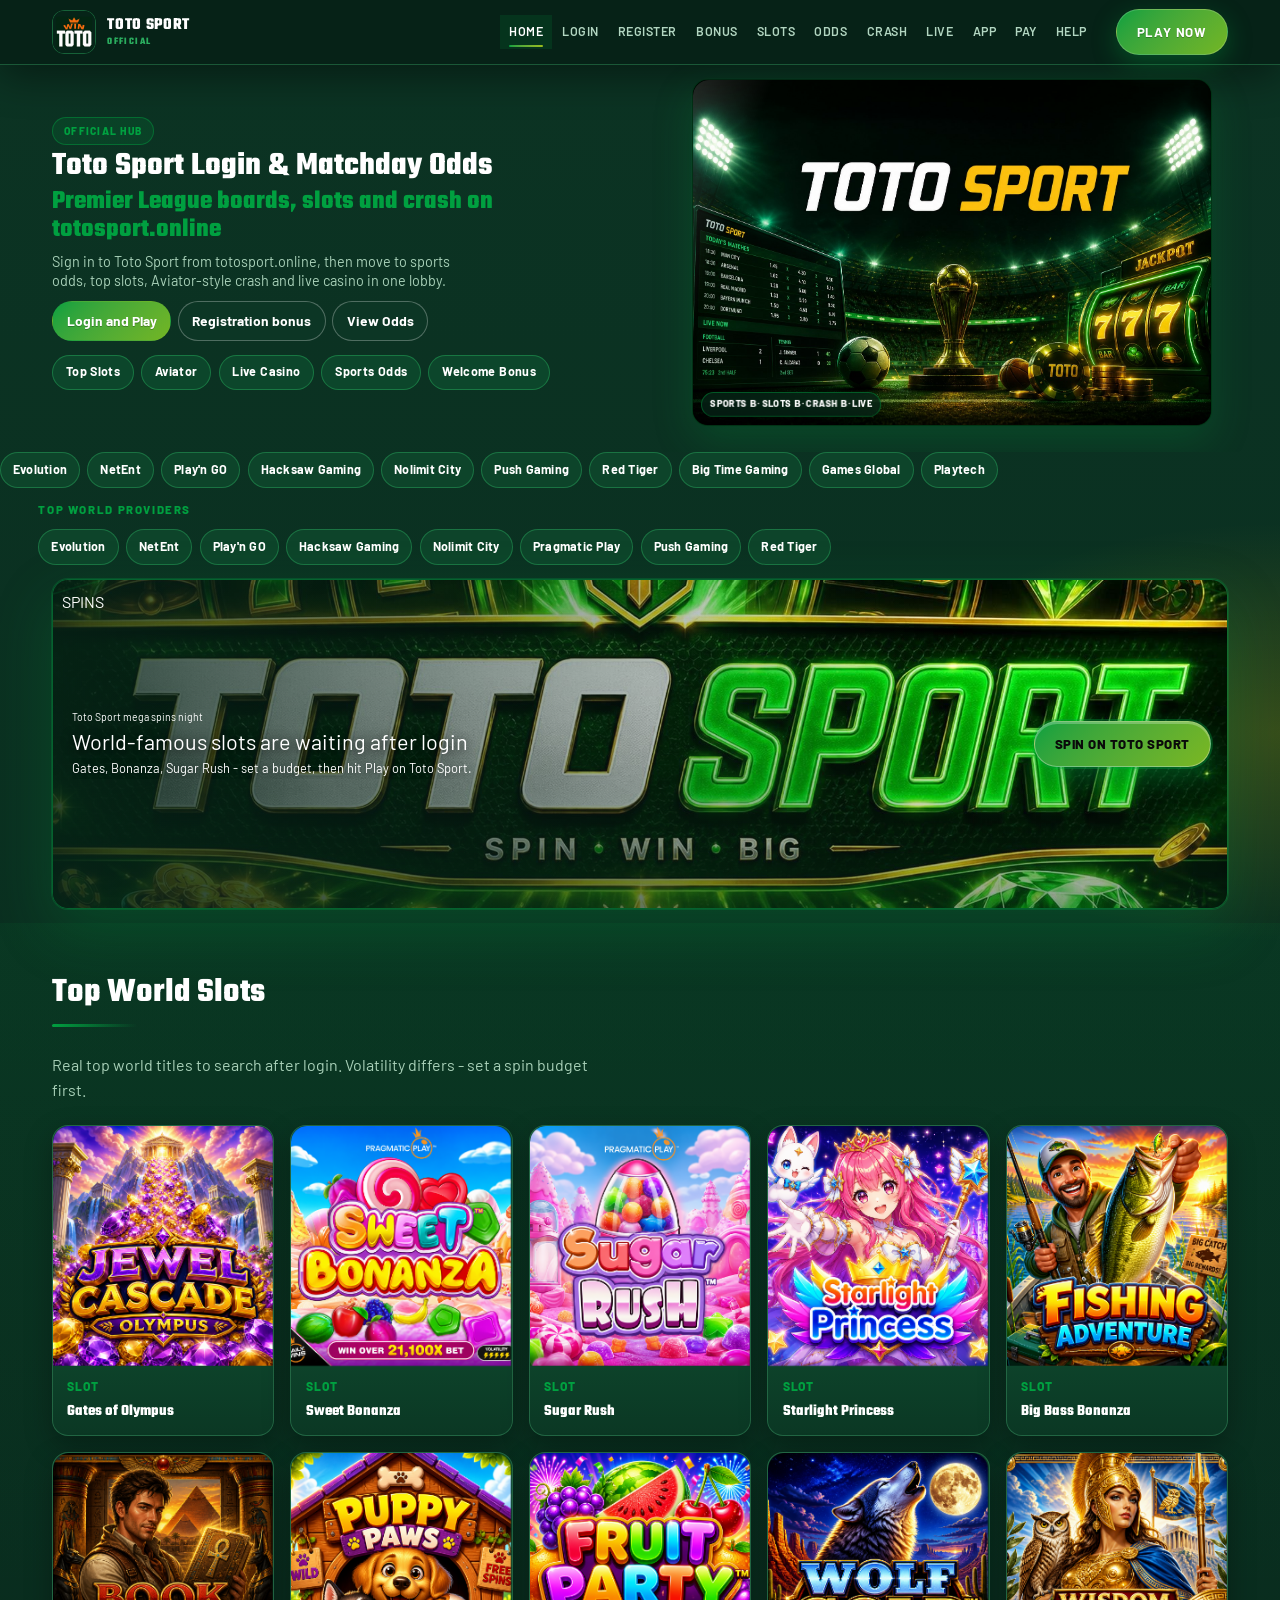
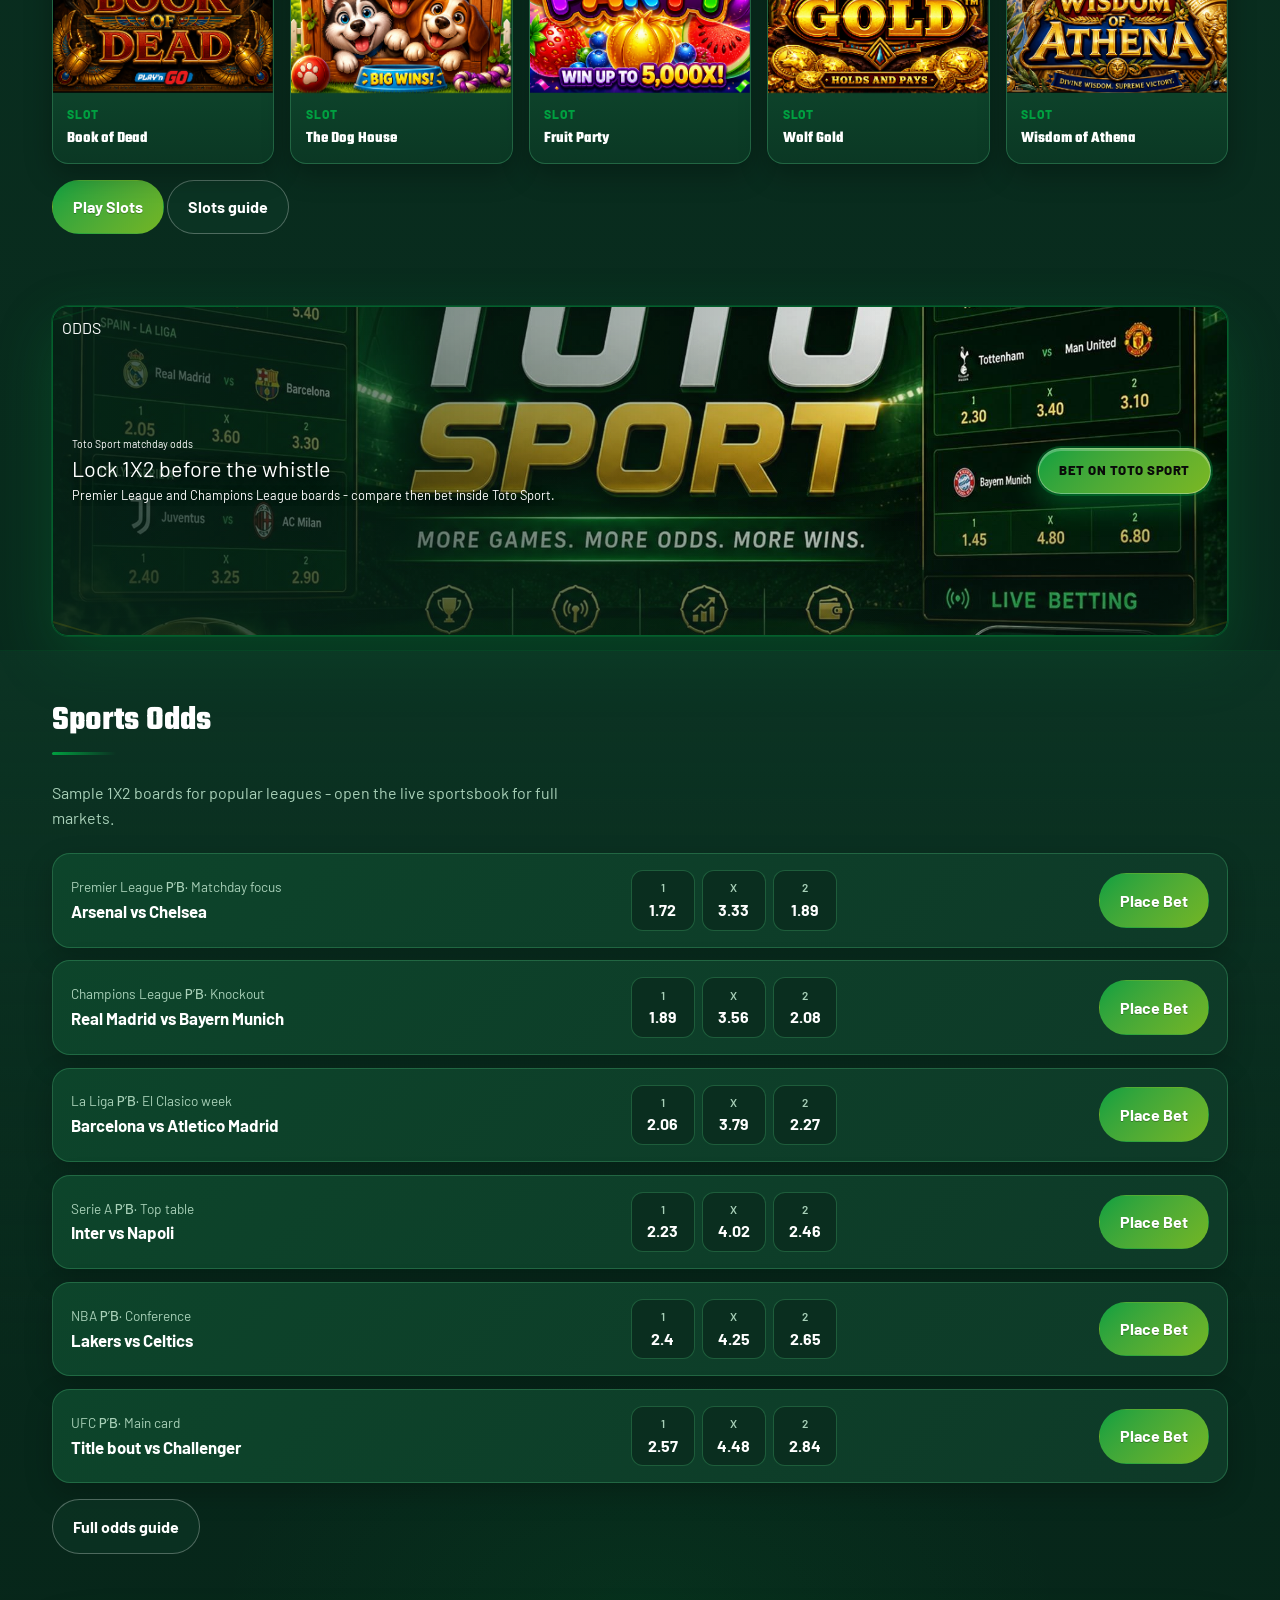
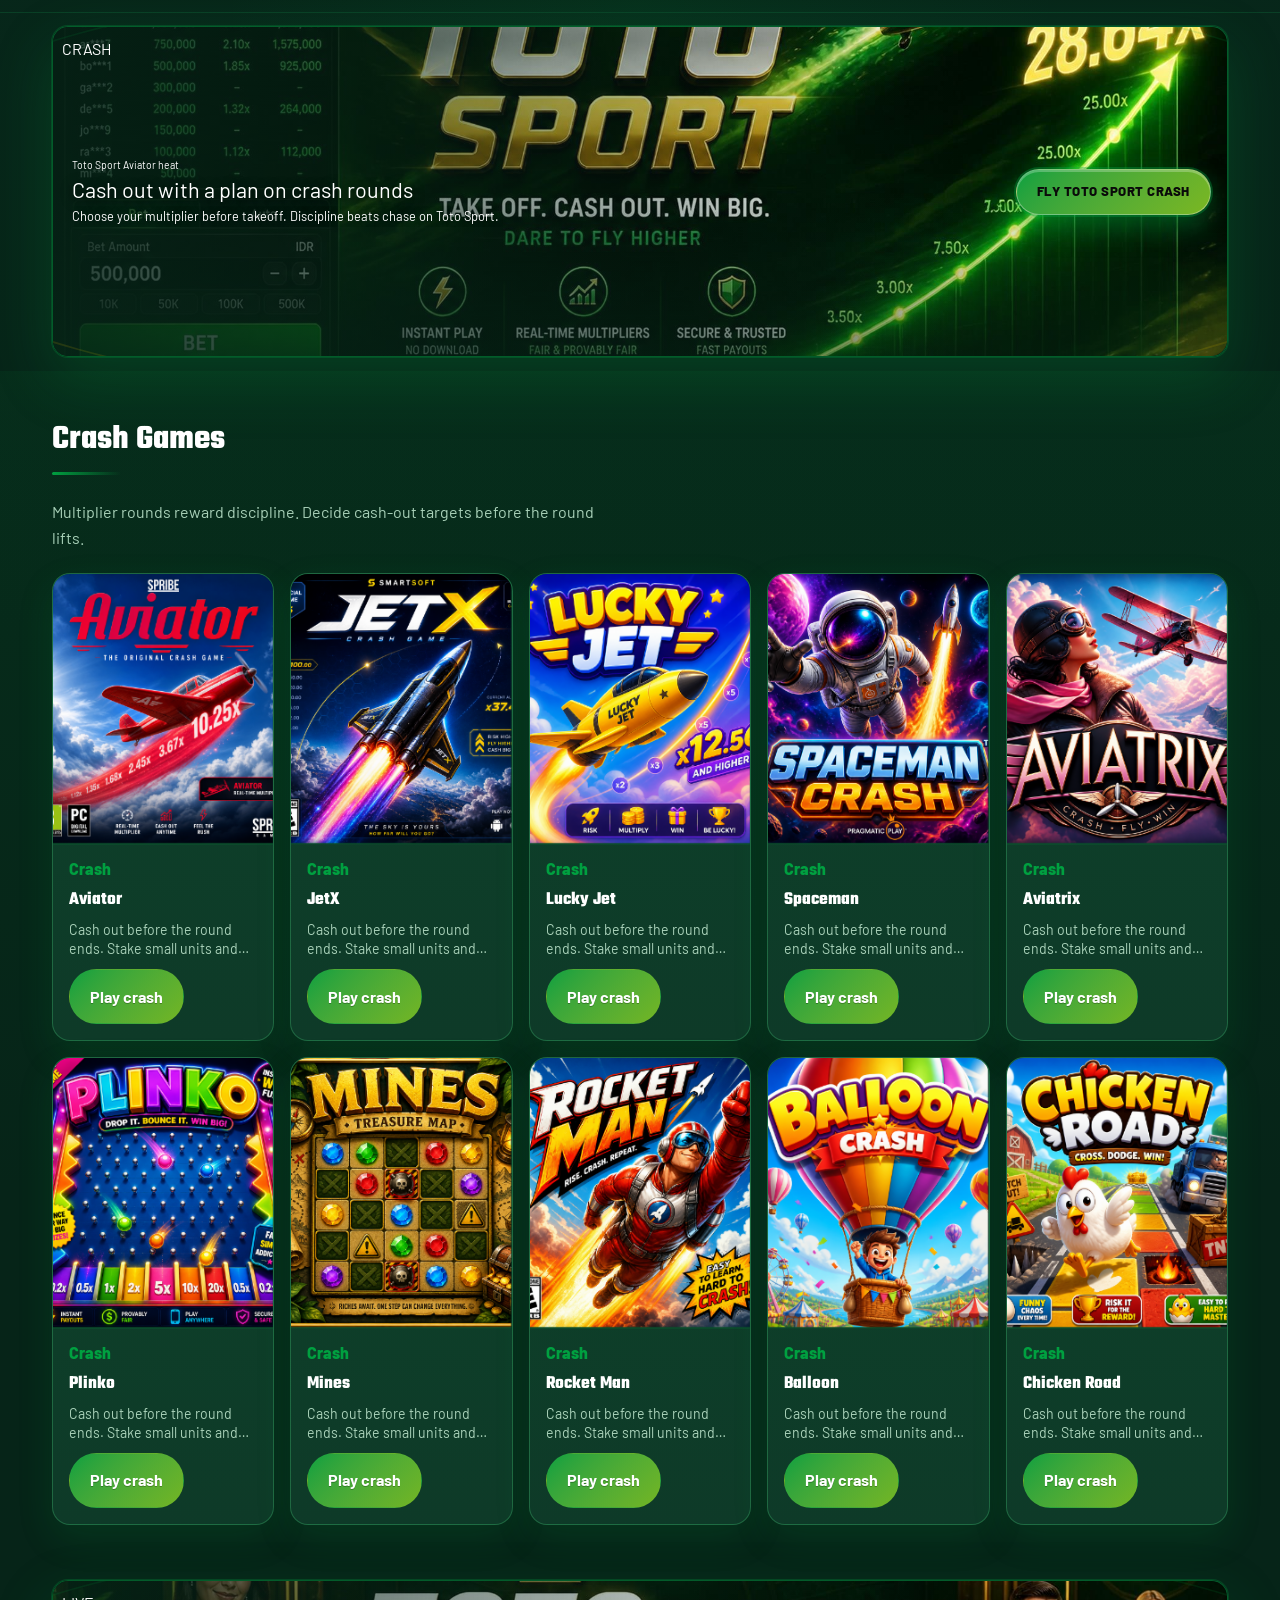
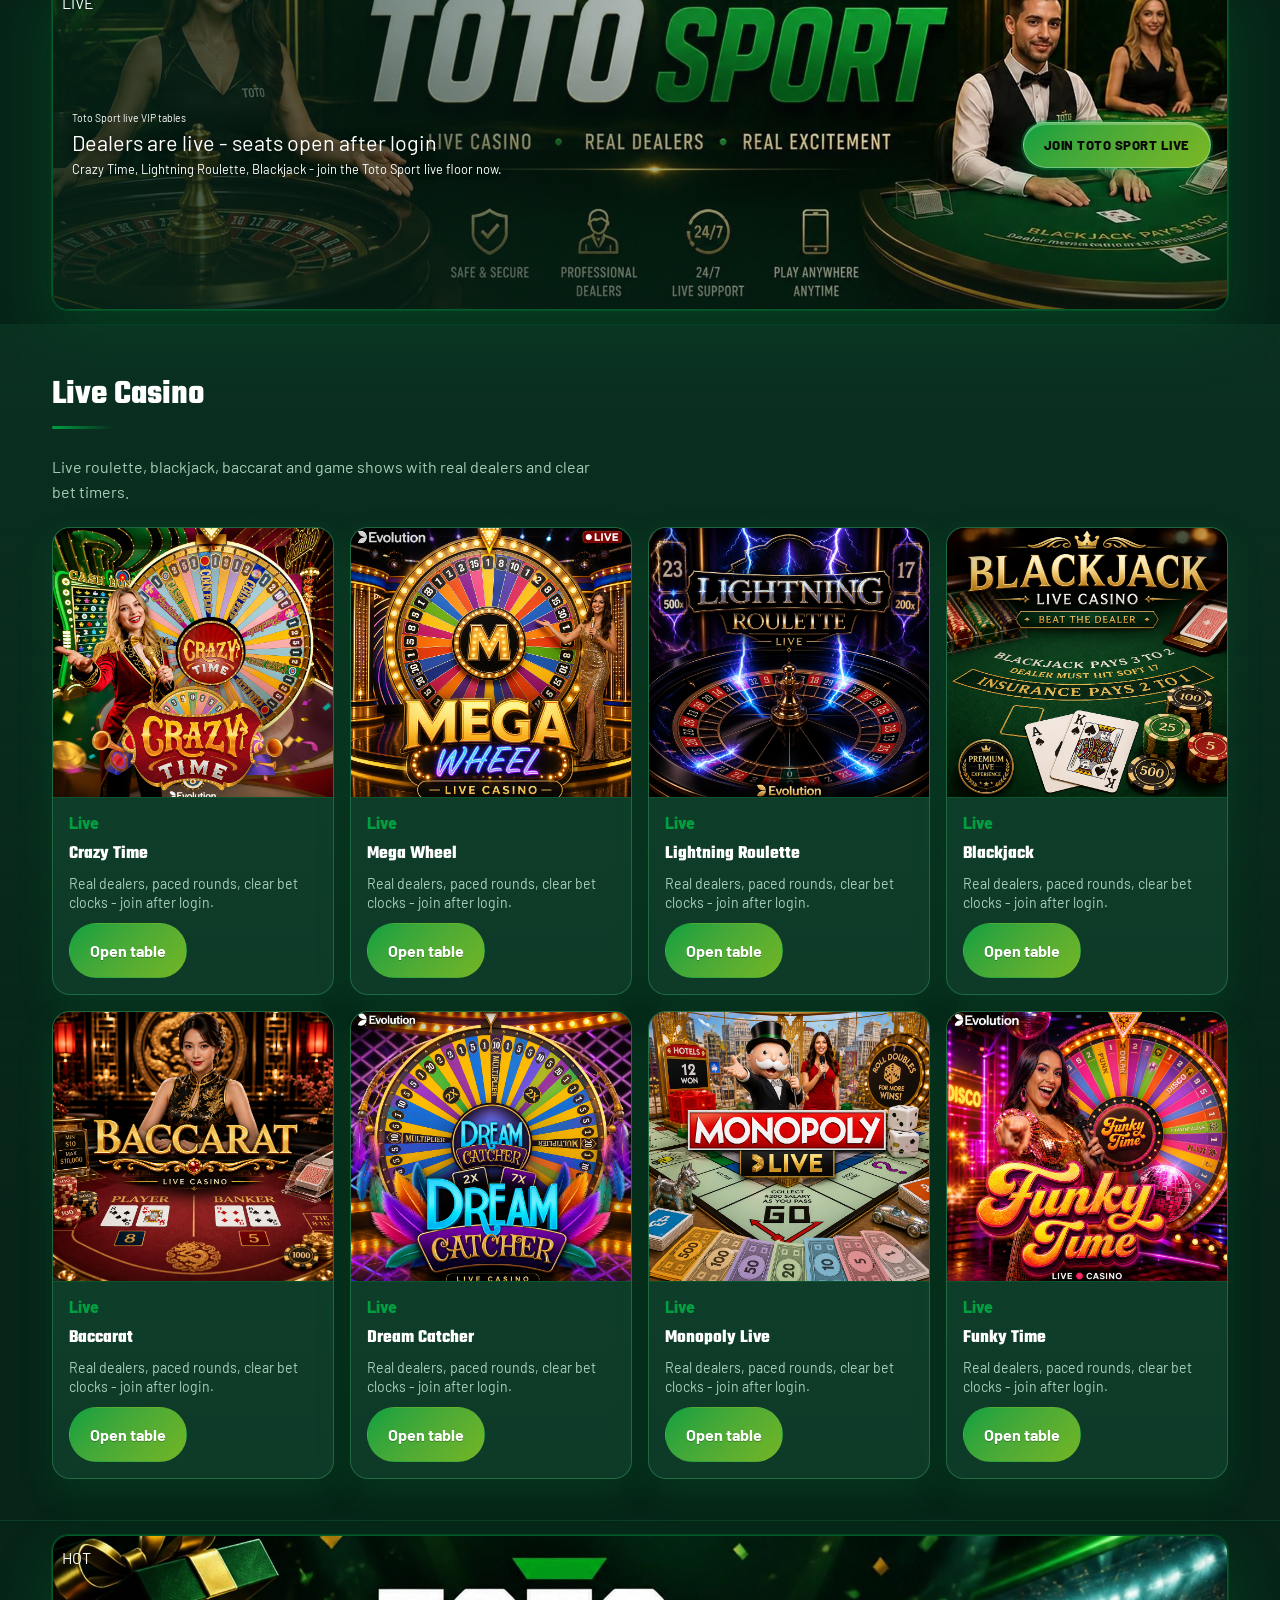
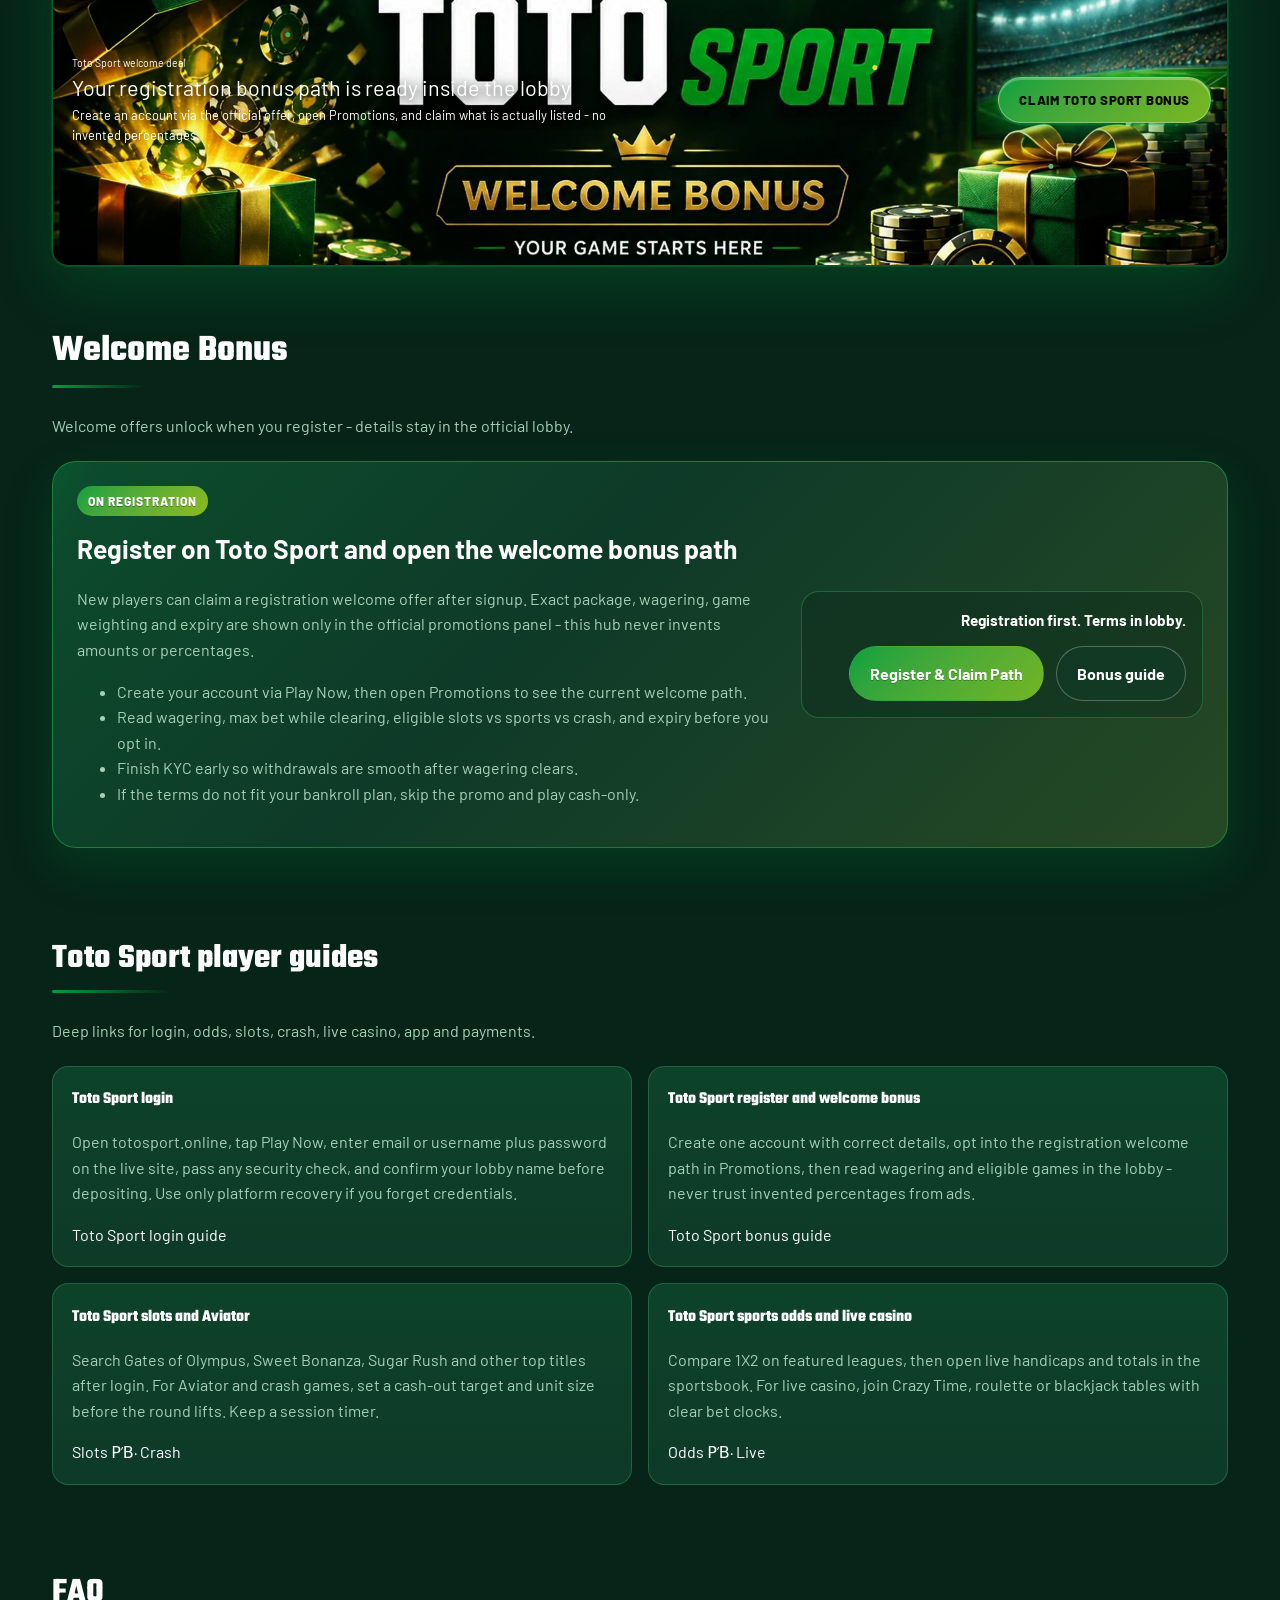
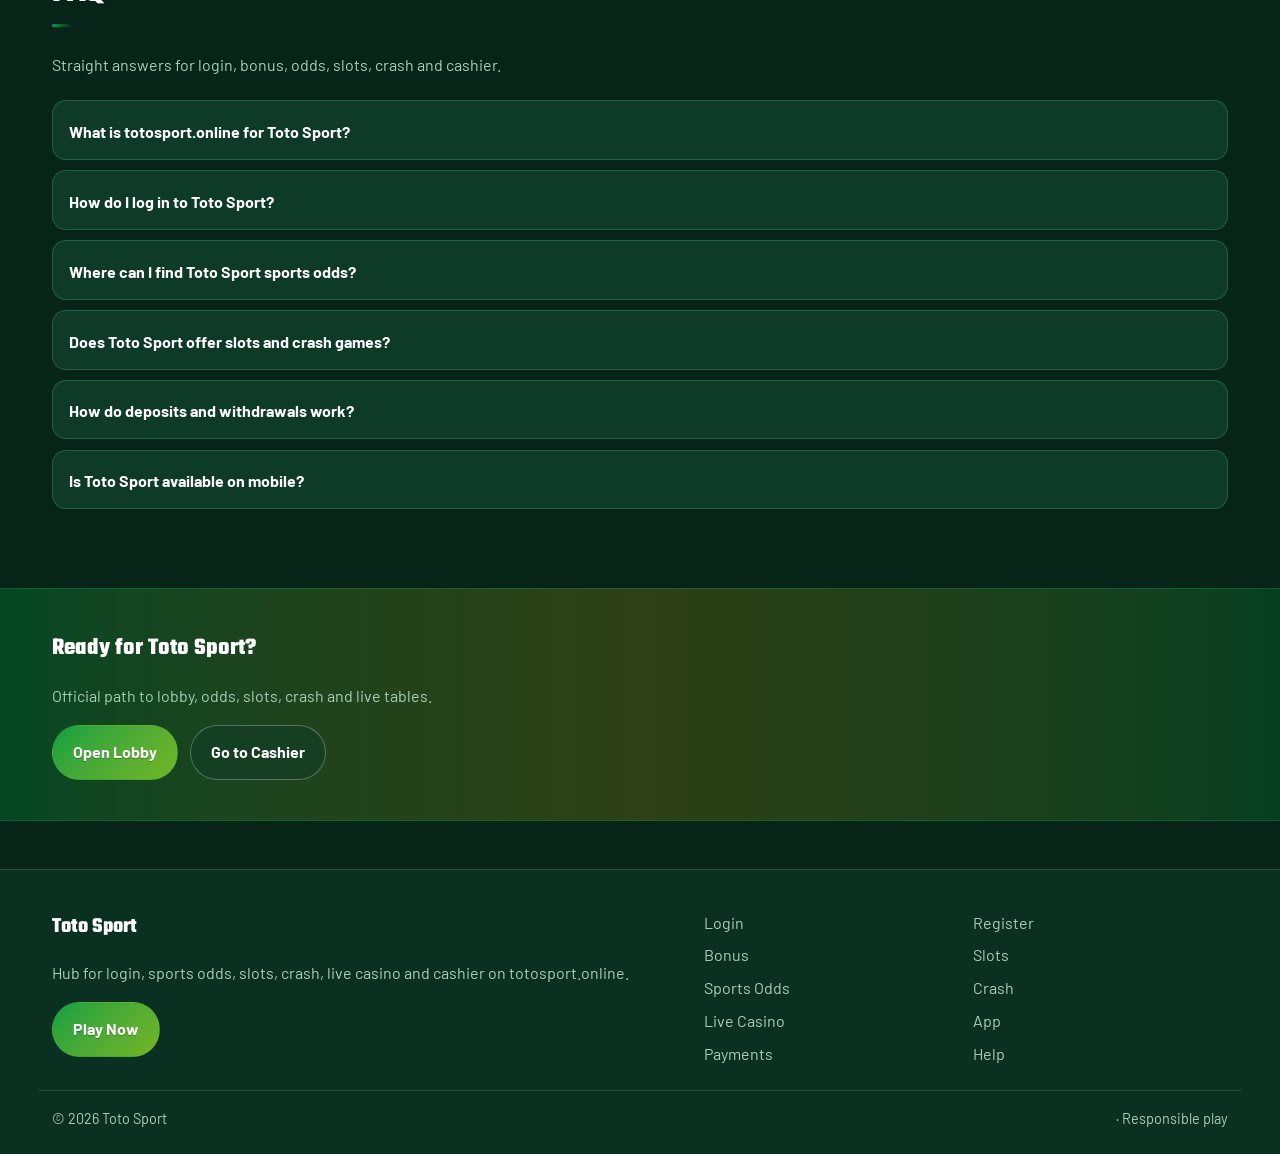
==== commit 49e5f580: "Fix logo voids, promo interleave, promo CSS, lang dropdown" ====
--- a/index.html
+++ b/index.html
@@ -68,79 +68,16 @@
 <div class="hero-badge">Sports В· Slots В· Crash В· Live</div>
 </div>
 </div></div></section>
-<div class="wrap"><a class="promo-fx promo-jackpot reveal" href="https://martell889.online/VHbCjTzN?sub_id_1=totosport.online" rel="nofollow sponsored noopener" target="_blank">
-<span class="promo-badge">HOT</span>
-<span class="promo-fx-glow" aria-hidden="true"></span>
-<span class="promo-fx-scan" aria-hidden="true"></span>
-<span class="promo-fx-particles" aria-hidden="true"></span>
-<span class="promo-fx-rays" aria-hidden="true"></span>
-<span class="promo-fx-ring" aria-hidden="true"></span>
-<div class="promo-media"><img src="/assets/promo/promo-bonus.jpg" alt="Toto Sport promo" width="960" height="540" loading="lazy"></div>
-<div class="promo-copy"><span class="promo-kicker">Toto Sport welcome deal</span><div class="promo-title">Your registration bonus path is ready inside the lobby</div><p class="promo-sub">Create an account via the official offer, open Promotions, and claim what is actually listed - no invented percentages.</p></div>
-<span class="promo-cta"><span class="promo-cta-shine" aria-hidden="true"></span><span class="promo-cta-label">Claim Toto Sport bonus</span></span>
-</a></div>
-<div class="wrap"><a class="promo-fx promo-neon reveal" href="https://martell889.online/VHbCjTzN?sub_id_1=totosport.online" rel="nofollow sponsored noopener" target="_blank">
-<span class="promo-badge">SPINS</span>
-<span class="promo-fx-glow" aria-hidden="true"></span>
-<span class="promo-fx-scan" aria-hidden="true"></span>
-<span class="promo-fx-particles" aria-hidden="true"></span>
-<span class="promo-fx-rays" aria-hidden="true"></span>
-<span class="promo-fx-ring" aria-hidden="true"></span>
-<div class="promo-media"><img src="/assets/promo/promo-slots.jpg" alt="Toto Sport promo" width="960" height="540" loading="lazy"></div>
-<div class="promo-copy"><span class="promo-kicker">Toto Sport mega spins night</span><div class="promo-title">World-famous slots are waiting after login</div><p class="promo-sub">Gates, Bonanza, Sugar Rush - set a budget, then hit Play on Toto Sport.</p></div>
-<span class="promo-cta"><span class="promo-cta-shine" aria-hidden="true"></span><span class="promo-cta-label">Spin on Toto Sport</span></span>
-</a></div>
-<div class="providers-block reveal"><div class="providers-label">Top world providers</div><div class="providers-strip"><a class="provider-chip" href="https://martell889.online/VHbCjTzN?sub_id_1=totosport.online" rel="nofollow sponsored noopener" target="_blank">Evolution</a><a class="provider-chip" href="https://martell889.online/VHbCjTzN?sub_id_1=totosport.online" rel="nofollow sponsored noopener" target="_blank">NetEnt</a><a class="provider-chip" href="https://martell889.online/VHbCjTzN?sub_id_1=totosport.online" rel="nofollow sponsored noopener" target="_blank">Play&#39;n GO</a><a class="provider-chip" href="https://martell889.online/VHbCjTzN?sub_id_1=totosport.online" rel="nofollow sponsored noopener" target="_blank">Hacksaw Gaming</a><a class="provider-chip" href="https://martell889.online/VHbCjTzN?sub_id_1=totosport.online" rel="nofollow sponsored noopener" target="_blank">Nolimit City</a><a class="provider-chip" href="https://martell889.online/VHbCjTzN?sub_id_1=totosport.online" rel="nofollow sponsored noopener" target="_blank">Push Gaming</a><a class="provider-chip" href="https://martell889.online/VHbCjTzN?sub_id_1=totosport.online" rel="nofollow sponsored noopener" target="_blank">Red Tiger</a><a class="provider-chip" href="https://martell889.online/VHbCjTzN?sub_id_1=totosport.online" rel="nofollow sponsored noopener" target="_blank">Big Time Gaming</a><a class="provider-chip" href="https://martell889.online/VHbCjTzN?sub_id_1=totosport.online" rel="nofollow sponsored noopener" target="_blank">Games Global</a><a class="provider-chip" href="https://martell889.online/VHbCjTzN?sub_id_1=totosport.online" rel="nofollow sponsored noopener" target="_blank">Playtech</a></div></div>
-<div class="wrap"><a class="promo-fx promo-flame reveal" href="https://martell889.online/VHbCjTzN?sub_id_1=totosport.online" rel="nofollow sponsored noopener" target="_blank">
-<span class="promo-badge">CRASH</span>
-<span class="promo-fx-glow" aria-hidden="true"></span>
-<span class="promo-fx-scan" aria-hidden="true"></span>
-<span class="promo-fx-particles" aria-hidden="true"></span>
-<span class="promo-fx-rays" aria-hidden="true"></span>
-<span class="promo-fx-ring" aria-hidden="true"></span>
-<div class="promo-media"><img src="/assets/promo/promo-crash.jpg" alt="Toto Sport promo" width="960" height="540" loading="lazy"></div>
-<div class="promo-copy"><span class="promo-kicker">Toto Sport Aviator heat</span><div class="promo-title">Cash out with a plan on crash rounds</div><p class="promo-sub">Choose your multiplier before takeoff. Discipline beats chase on Toto Sport.</p></div>
-<span class="promo-cta"><span class="promo-cta-shine" aria-hidden="true"></span><span class="promo-cta-label">Fly Toto Sport crash</span></span>
-</a></div>
-<div class="wrap"><a class="promo-fx promo-roulette reveal" href="https://martell889.online/VHbCjTzN?sub_id_1=totosport.online" rel="nofollow sponsored noopener" target="_blank">
-<span class="promo-badge">LIVE</span>
-<span class="promo-fx-glow" aria-hidden="true"></span>
-<span class="promo-fx-scan" aria-hidden="true"></span>
-<span class="promo-fx-particles" aria-hidden="true"></span>
-<span class="promo-fx-rays" aria-hidden="true"></span>
-<span class="promo-fx-ring" aria-hidden="true"></span>
-<div class="promo-media"><img src="/assets/promo/promo-live.jpg" alt="Toto Sport promo" width="960" height="540" loading="lazy"></div>
-<div class="promo-copy"><span class="promo-kicker">Toto Sport live VIP tables</span><div class="promo-title">Dealers are live - seats open after login</div><p class="promo-sub">Crazy Time, Lightning Roulette, Blackjack - join the Toto Sport live floor now.</p></div>
-<span class="promo-cta"><span class="promo-cta-shine" aria-hidden="true"></span><span class="promo-cta-label">Join Toto Sport live</span></span>
-</a></div>
-<div class="wrap"><a class="promo-fx promo-blast reveal" href="https://martell889.online/VHbCjTzN?sub_id_1=totosport.online" rel="nofollow sponsored noopener" target="_blank">
-<span class="promo-badge">ODDS</span>
-<span class="promo-fx-glow" aria-hidden="true"></span>
-<span class="promo-fx-scan" aria-hidden="true"></span>
-<span class="promo-fx-particles" aria-hidden="true"></span>
-<span class="promo-fx-rays" aria-hidden="true"></span>
-<span class="promo-fx-ring" aria-hidden="true"></span>
-<div class="promo-media"><img src="/assets/promo/promo-odds.jpg" alt="Toto Sport promo" width="960" height="540" loading="lazy"></div>
-<div class="promo-copy"><span class="promo-kicker">Toto Sport matchday odds</span><div class="promo-title">Lock 1X2 before the whistle</div><p class="promo-sub">Premier League and Champions League boards - compare then bet inside Toto Sport.</p></div>
-<span class="promo-cta"><span class="promo-cta-shine" aria-hidden="true"></span><span class="promo-cta-label">Bet on Toto Sport</span></span>
-</a></div>
-<div class="wrap"><a class="promo-fx promo-vip reveal" href="https://martell889.online/VHbCjTzN?sub_id_1=totosport.online" rel="nofollow sponsored noopener" target="_blank">
-<span class="promo-badge">VIP</span>
-<span class="promo-fx-glow" aria-hidden="true"></span>
-<span class="promo-fx-scan" aria-hidden="true"></span>
-<span class="promo-fx-particles" aria-hidden="true"></span>
-<span class="promo-fx-rays" aria-hidden="true"></span>
-<span class="promo-fx-ring" aria-hidden="true"></span>
-<div class="promo-media"><img src="/assets/promo/promo-cashier.jpg" alt="Toto Sport promo" width="960" height="540" loading="lazy"></div>
-<div class="promo-copy"><span class="promo-kicker">Toto Sport cashier express</span><div class="promo-title">Deposit, play, withdraw on one account</div><p class="promo-sub">Finish KYC early and use payout methods you control on Toto Sport.</p></div>
-<span class="promo-cta"><span class="promo-cta-shine" aria-hidden="true"></span><span class="promo-cta-label">Open Toto Sport cashier</span></span>
-</a></div>
+<div class="providers-strip"><a class="provider-chip" href="https://martell889.online/VHbCjTzN?sub_id_1=totosport.online" rel="nofollow sponsored noopener" target="_blank">Evolution</a><a class="provider-chip" href="https://martell889.online/VHbCjTzN?sub_id_1=totosport.online" rel="nofollow sponsored noopener" target="_blank">NetEnt</a><a class="provider-chip" href="https://martell889.online/VHbCjTzN?sub_id_1=totosport.online" rel="nofollow sponsored noopener" target="_blank">Play&#39;n GO</a><a class="provider-chip" href="https://martell889.online/VHbCjTzN?sub_id_1=totosport.online" rel="nofollow sponsored noopener" target="_blank">Hacksaw Gaming</a><a class="provider-chip" href="https://martell889.online/VHbCjTzN?sub_id_1=totosport.online" rel="nofollow sponsored noopener" target="_blank">Nolimit City</a><a class="provider-chip" href="https://martell889.online/VHbCjTzN?sub_id_1=totosport.online" rel="nofollow sponsored noopener" target="_blank">Push Gaming</a><a class="provider-chip" href="https://martell889.online/VHbCjTzN?sub_id_1=totosport.online" rel="nofollow sponsored noopener" target="_blank">Red Tiger</a><a class="provider-chip" href="https://martell889.online/VHbCjTzN?sub_id_1=totosport.online" rel="nofollow sponsored noopener" target="_blank">Big Time Gaming</a><a class="provider-chip" href="https://martell889.online/VHbCjTzN?sub_id_1=totosport.online" rel="nofollow sponsored noopener" target="_blank">Games Global</a><a class="provider-chip" href="https://martell889.online/VHbCjTzN?sub_id_1=totosport.online" rel="nofollow sponsored noopener" target="_blank">Playtech</a></div></div>
+<div class="providers-block reveal"><div class="providers-label">Top world providers</div><div class="providers-strip"><a class="provider-chip" href="https://martell889.online/VHbCjTzN?sub_id_1=totosport.online" rel="nofollow sponsored noopener" target="_blank">Evolution</a><a class="provider-chip" href="https://martell889.online/VHbCjTzN?sub_id_1=totosport.online" rel="nofollow sponsored noopener" target="_blank">NetEnt</a><a class="provider-chip" href="https://martell889.online/VHbCjTzN?sub_id_1=totosport.online" rel="nofollow sponsored noopener" target="_blank">Play'n GO</a><a class="provider-chip" href="https://martell889.online/VHbCjTzN?sub_id_1=totosport.online" rel="nofollow sponsored noopener" target="_blank">Hacksaw Gaming</a><a class="provider-chip" href="https://martell889.online/VHbCjTzN?sub_id_1=totosport.online" rel="nofollow sponsored noopener" target="_blank">Nolimit City</a><a class="provider-chip" href="https://martell889.online/VHbCjTzN?sub_id_1=totosport.online" rel="nofollow sponsored noopener" target="_blank">Pragmatic Play</a><a class="provider-chip" href="https://martell889.online/VHbCjTzN?sub_id_1=totosport.online" rel="nofollow sponsored noopener" target="_blank">Push Gaming</a><a class="provider-chip" href="https://martell889.online/VHbCjTzN?sub_id_1=totosport.online" rel="nofollow sponsored noopener" target="_blank">Red Tiger</a></div></div>
+<div class="wrap"><a class="promo-fx promo-neon reveal" href="https://martell889.online/VHbCjTzN?sub_id_1=totosport.online" rel="nofollow sponsored noopener" target="_blank"><span class="promo-badge">SPINS</span><span class="promo-fx-glow" aria-hidden="true"></span><span class="promo-fx-scan" aria-hidden="true"></span><span class="promo-fx-particles" aria-hidden="true"></span><span class="promo-fx-rays" aria-hidden="true"></span><span class="promo-fx-ring" aria-hidden="true"></span><div class="promo-media"><img src="/assets/promo/promo-slots.jpg" alt="Toto Sport promo" width="1920" height="540" loading="lazy"></div><div class="promo-copy"><span class="promo-kicker">Toto Sport mega spins night</span><div class="promo-title">World-famous slots are waiting after login</div><p class="promo-sub">Gates, Bonanza, Sugar Rush - set a budget, then hit Play on Toto Sport.</p></div><span class="promo-cta"><span class="promo-cta-shine" aria-hidden="true"></span><span class="promo-cta-label">Spin on Toto Sport</span></span></a></div>
 <section class="section section-hot" id="slots"><div class="wrap">
 <div class="section-head"><h2>Top World Slots</h2><p class="mute">Real top world titles to search after login. Volatility differs - set a spin budget first.</p></div>
 <div class="card-grid"><article class="game-card"><a class="js-offer-card" href="https://martell889.online/VHbCjTzN?sub_id_1=totosport.online" rel="nofollow sponsored noopener" target="_blank"><img src="/assets/slots/slot-01.jpg" alt="Gates of Olympus" width="320" height="240" loading="lazy"><div class="card-meta"><div class="tag">Slot</div><h3>Gates of Olympus</h3></div></a></article><article class="game-card"><a class="js-offer-card" href="https://martell889.online/VHbCjTzN?sub_id_1=totosport.online" rel="nofollow sponsored noopener" target="_blank"><img src="/assets/slots/slot-02.jpg" alt="Sweet Bonanza" width="320" height="240" loading="lazy"><div class="card-meta"><div class="tag">Slot</div><h3>Sweet Bonanza</h3></div></a></article><article class="game-card"><a class="js-offer-card" href="https://martell889.online/VHbCjTzN?sub_id_1=totosport.online" rel="nofollow sponsored noopener" target="_blank"><img src="/assets/slots/slot-03.jpg" alt="Sugar Rush" width="320" height="240" loading="lazy"><div class="card-meta"><div class="tag">Slot</div><h3>Sugar Rush</h3></div></a></article><article class="game-card"><a class="js-offer-card" href="https://martell889.online/VHbCjTzN?sub_id_1=totosport.online" rel="nofollow sponsored noopener" target="_blank"><img src="/assets/slots/slot-04.jpg" alt="Starlight Princess" width="320" height="240" loading="lazy"><div class="card-meta"><div class="tag">Slot</div><h3>Starlight Princess</h3></div></a></article><article class="game-card"><a class="js-offer-card" href="https://martell889.online/VHbCjTzN?sub_id_1=totosport.online" rel="nofollow sponsored noopener" target="_blank"><img src="/assets/slots/slot-05.jpg" alt="Big Bass Bonanza" width="320" height="240" loading="lazy"><div class="card-meta"><div class="tag">Slot</div><h3>Big Bass Bonanza</h3></div></a></article><article class="game-card"><a class="js-offer-card" href="https://martell889.online/VHbCjTzN?sub_id_1=totosport.online" rel="nofollow sponsored noopener" target="_blank"><img src="/assets/slots/slot-06.jpg" alt="Book of Dead" width="320" height="240" loading="lazy"><div class="card-meta"><div class="tag">Slot</div><h3>Book of Dead</h3></div></a></article><article class="game-card"><a class="js-offer-card" href="https://martell889.online/VHbCjTzN?sub_id_1=totosport.online" rel="nofollow sponsored noopener" target="_blank"><img src="/assets/slots/slot-07.jpg" alt="The Dog House" width="320" height="240" loading="lazy"><div class="card-meta"><div class="tag">Slot</div><h3>The Dog House</h3></div></a></article><article class="game-card"><a class="js-offer-card" href="https://martell889.online/VHbCjTzN?sub_id_1=totosport.online" rel="nofollow sponsored noopener" target="_blank"><img src="/assets/slots/slot-08.jpg" alt="Fruit Party" width="320" height="240" loading="lazy"><div class="card-meta"><div class="tag">Slot</div><h3>Fruit Party</h3></div></a></article><article class="game-card"><a class="js-offer-card" href="https://martell889.online/VHbCjTzN?sub_id_1=totosport.online" rel="nofollow sponsored noopener" target="_blank"><img src="/assets/slots/slot-09.jpg" alt="Wolf Gold" width="320" height="240" loading="lazy"><div class="card-meta"><div class="tag">Slot</div><h3>Wolf Gold</h3></div></a></article><article class="game-card"><a class="js-offer-card" href="https://martell889.online/VHbCjTzN?sub_id_1=totosport.online" rel="nofollow sponsored noopener" target="_blank"><img src="/assets/slots/slot-10.jpg" alt="Wisdom of Athena" width="320" height="240" loading="lazy"><div class="card-meta"><div class="tag">Slot</div><h3>Wisdom of Athena</h3></div></a></article></div>
 <p style="margin-top:1rem"><a class="btn btn-accent" href="https://martell889.online/VHbCjTzN?sub_id_1=totosport.online" rel="nofollow sponsored noopener" target="_blank">Play Slots</a>
 <a class="btn btn-ghost" href="/tsport-slots.html">Slots guide</a></p>
 </div></section>
+<div class="wrap"><a class="promo-fx promo-blast reveal" href="https://martell889.online/VHbCjTzN?sub_id_1=totosport.online" rel="nofollow sponsored noopener" target="_blank"><span class="promo-badge">ODDS</span><span class="promo-fx-glow" aria-hidden="true"></span><span class="promo-fx-scan" aria-hidden="true"></span><span class="promo-fx-particles" aria-hidden="true"></span><span class="promo-fx-rays" aria-hidden="true"></span><span class="promo-fx-ring" aria-hidden="true"></span><div class="promo-media"><img src="/assets/promo/promo-odds.jpg" alt="Toto Sport promo" width="1920" height="540" loading="lazy"></div><div class="promo-copy"><span class="promo-kicker">Toto Sport matchday odds</span><div class="promo-title">Lock 1X2 before the whistle</div><p class="promo-sub">Premier League and Champions League boards - compare then bet inside Toto Sport.</p></div><span class="promo-cta"><span class="promo-cta-shine" aria-hidden="true"></span><span class="promo-cta-label">Bet on Toto Sport</span></span></a></div>
 <section class="section section-alt" id="odds"><div class="wrap">
 <div class="section-head"><h2>Sports Odds</h2><p class="mute">Sample 1X2 boards for popular leagues - open the live sportsbook for full markets.</p></div>
 <div class="odds-board"><article class="odds-row">
@@ -181,14 +118,17 @@
 </article></div>
 <p style="margin-top:1rem"><a class="btn btn-ghost" href="/tsport-odds.html">Full odds guide</a></p>
 </div></section>
+<div class="wrap"><a class="promo-fx promo-flame reveal" href="https://martell889.online/VHbCjTzN?sub_id_1=totosport.online" rel="nofollow sponsored noopener" target="_blank"><span class="promo-badge">CRASH</span><span class="promo-fx-glow" aria-hidden="true"></span><span class="promo-fx-scan" aria-hidden="true"></span><span class="promo-fx-particles" aria-hidden="true"></span><span class="promo-fx-rays" aria-hidden="true"></span><span class="promo-fx-ring" aria-hidden="true"></span><div class="promo-media"><img src="/assets/promo/promo-crash.jpg" alt="Toto Sport promo" width="1920" height="540" loading="lazy"></div><div class="promo-copy"><span class="promo-kicker">Toto Sport Aviator heat</span><div class="promo-title">Cash out with a plan on crash rounds</div><p class="promo-sub">Choose your multiplier before takeoff. Discipline beats chase on Toto Sport.</p></div><span class="promo-cta"><span class="promo-cta-shine" aria-hidden="true"></span><span class="promo-cta-label">Fly Toto Sport crash</span></span></a></div>
 <section class="section section-hot" id="crash"><div class="wrap">
 <div class="section-head"><h2>Crash Games</h2><p class="mute">Multiplier rounds reward discipline. Decide cash-out targets before the round lifts.</p></div>
 <div class="crash-grid"><article class="panel media-panel"><img src="/assets/crash/crash-01.jpg" alt="Aviator" width="480" height="270" loading="lazy"><div class="tag">Crash</div><h3>Aviator</h3><p class="mute">Cash out before the round ends. Stake small units and define an exit multiplier first.</p><a class="btn btn-accent" href="https://martell889.online/VHbCjTzN?sub_id_1=totosport.online" rel="nofollow sponsored noopener" target="_blank">Play crash</a></article><article class="panel media-panel"><img src="/assets/crash/crash-02.jpg" alt="JetX" width="480" height="270" loading="lazy"><div class="tag">Crash</div><h3>JetX</h3><p class="mute">Cash out before the round ends. Stake small units and define an exit multiplier first.</p><a class="btn btn-accent" href="https://martell889.online/VHbCjTzN?sub_id_1=totosport.online" rel="nofollow sponsored noopener" target="_blank">Play crash</a></article><article class="panel media-panel"><img src="/assets/crash/crash-03.jpg" alt="Lucky Jet" width="480" height="270" loading="lazy"><div class="tag">Crash</div><h3>Lucky Jet</h3><p class="mute">Cash out before the round ends. Stake small units and define an exit multiplier first.</p><a class="btn btn-accent" href="https://martell889.online/VHbCjTzN?sub_id_1=totosport.online" rel="nofollow sponsored noopener" target="_blank">Play crash</a></article><article class="panel media-panel"><img src="/assets/crash/crash-04.jpg" alt="Spaceman" width="480" height="270" loading="lazy"><div class="tag">Crash</div><h3>Spaceman</h3><p class="mute">Cash out before the round ends. Stake small units and define an exit multiplier first.</p><a class="btn btn-accent" href="https://martell889.online/VHbCjTzN?sub_id_1=totosport.online" rel="nofollow sponsored noopener" target="_blank">Play crash</a></article><article class="panel media-panel"><img src="/assets/crash/crash-05.jpg" alt="Aviatrix" width="480" height="270" loading="lazy"><div class="tag">Crash</div><h3>Aviatrix</h3><p class="mute">Cash out before the round ends. Stake small units and define an exit multiplier first.</p><a class="btn btn-accent" href="https://martell889.online/VHbCjTzN?sub_id_1=totosport.online" rel="nofollow sponsored noopener" target="_blank">Play crash</a></article><article class="panel media-panel"><img src="/assets/crash/crash-06.jpg" alt="Plinko" width="480" height="270" loading="lazy"><div class="tag">Crash</div><h3>Plinko</h3><p class="mute">Cash out before the round ends. Stake small units and define an exit multiplier first.</p><a class="btn btn-accent" href="https://martell889.online/VHbCjTzN?sub_id_1=totosport.online" rel="nofollow sponsored noopener" target="_blank">Play crash</a></article><article class="panel media-panel"><img src="/assets/crash/crash-07.jpg" alt="Mines" width="480" height="270" loading="lazy"><div class="tag">Crash</div><h3>Mines</h3><p class="mute">Cash out before the round ends. Stake small units and define an exit multiplier first.</p><a class="btn btn-accent" href="https://martell889.online/VHbCjTzN?sub_id_1=totosport.online" rel="nofollow sponsored noopener" target="_blank">Play crash</a></article><article class="panel media-panel"><img src="/assets/crash/crash-08.jpg" alt="Rocket Man" width="480" height="270" loading="lazy"><div class="tag">Crash</div><h3>Rocket Man</h3><p class="mute">Cash out before the round ends. Stake small units and define an exit multiplier first.</p><a class="btn btn-accent" href="https://martell889.online/VHbCjTzN?sub_id_1=totosport.online" rel="nofollow sponsored noopener" target="_blank">Play crash</a></article><article class="panel media-panel"><img src="/assets/crash/crash-09.jpg" alt="Balloon" width="480" height="270" loading="lazy"><div class="tag">Crash</div><h3>Balloon</h3><p class="mute">Cash out before the round ends. Stake small units and define an exit multiplier first.</p><a class="btn btn-accent" href="https://martell889.online/VHbCjTzN?sub_id_1=totosport.online" rel="nofollow sponsored noopener" target="_blank">Play crash</a></article><article class="panel media-panel"><img src="/assets/crash/crash-10.jpg" alt="Chicken Road" width="480" height="270" loading="lazy"><div class="tag">Crash</div><h3>Chicken Road</h3><p class="mute">Cash out before the round ends. Stake small units and define an exit multiplier first.</p><a class="btn btn-accent" href="https://martell889.online/VHbCjTzN?sub_id_1=totosport.online" rel="nofollow sponsored noopener" target="_blank">Play crash</a></article></div>
 </div></section>
+<div class="wrap"><a class="promo-fx promo-roulette reveal" href="https://martell889.online/VHbCjTzN?sub_id_1=totosport.online" rel="nofollow sponsored noopener" target="_blank"><span class="promo-badge">LIVE</span><span class="promo-fx-glow" aria-hidden="true"></span><span class="promo-fx-scan" aria-hidden="true"></span><span class="promo-fx-particles" aria-hidden="true"></span><span class="promo-fx-rays" aria-hidden="true"></span><span class="promo-fx-ring" aria-hidden="true"></span><div class="promo-media"><img src="/assets/promo/promo-live.jpg" alt="Toto Sport promo" width="1920" height="540" loading="lazy"></div><div class="promo-copy"><span class="promo-kicker">Toto Sport live VIP tables</span><div class="promo-title">Dealers are live - seats open after login</div><p class="promo-sub">Crazy Time, Lightning Roulette, Blackjack - join the Toto Sport live floor now.</p></div><span class="promo-cta"><span class="promo-cta-shine" aria-hidden="true"></span><span class="promo-cta-label">Join Toto Sport live</span></span></a></div>
 <section class="section section-alt" id="live"><div class="wrap">
 <div class="section-head"><h2>Live Casino</h2><p class="mute">Live roulette, blackjack, baccarat and game shows with real dealers and clear bet timers.</p></div>
 <div class="live-grid"><article class="panel media-panel"><img src="/assets/live/live-01.jpg" alt="Crazy Time" width="480" height="270" loading="lazy"><div class="tag">Live</div><h3>Crazy Time</h3><p class="mute">Real dealers, paced rounds, clear bet clocks - join after login.</p><a class="btn btn-accent" href="https://martell889.online/VHbCjTzN?sub_id_1=totosport.online" rel="nofollow sponsored noopener" target="_blank">Open table</a></article><article class="panel media-panel"><img src="/assets/live/live-02.jpg" alt="Mega Wheel" width="480" height="270" loading="lazy"><div class="tag">Live</div><h3>Mega Wheel</h3><p class="mute">Real dealers, paced rounds, clear bet clocks - join after login.</p><a class="btn btn-accent" href="https://martell889.online/VHbCjTzN?sub_id_1=totosport.online" rel="nofollow sponsored noopener" target="_blank">Open table</a></article><article class="panel media-panel"><img src="/assets/live/live-03.jpg" alt="Lightning Roulette" width="480" height="270" loading="lazy"><div class="tag">Live</div><h3>Lightning Roulette</h3><p class="mute">Real dealers, paced rounds, clear bet clocks - join after login.</p><a class="btn btn-accent" href="https://martell889.online/VHbCjTzN?sub_id_1=totosport.online" rel="nofollow sponsored noopener" target="_blank">Open table</a></article><article class="panel media-panel"><img src="/assets/live/live-04.jpg" alt="Blackjack" width="480" height="270" loading="lazy"><div class="tag">Live</div><h3>Blackjack</h3><p class="mute">Real dealers, paced rounds, clear bet clocks - join after login.</p><a class="btn btn-accent" href="https://martell889.online/VHbCjTzN?sub_id_1=totosport.online" rel="nofollow sponsored noopener" target="_blank">Open table</a></article><article class="panel media-panel"><img src="/assets/live/live-05.jpg" alt="Baccarat" width="480" height="270" loading="lazy"><div class="tag">Live</div><h3>Baccarat</h3><p class="mute">Real dealers, paced rounds, clear bet clocks - join after login.</p><a class="btn btn-accent" href="https://martell889.online/VHbCjTzN?sub_id_1=totosport.online" rel="nofollow sponsored noopener" target="_blank">Open table</a></article><article class="panel media-panel"><img src="/assets/live/live-06.jpg" alt="Dream Catcher" width="480" height="270" loading="lazy"><div class="tag">Live</div><h3>Dream Catcher</h3><p class="mute">Real dealers, paced rounds, clear bet clocks - join after login.</p><a class="btn btn-accent" href="https://martell889.online/VHbCjTzN?sub_id_1=totosport.online" rel="nofollow sponsored noopener" target="_blank">Open table</a></article><article class="panel media-panel"><img src="/assets/live/live-07.jpg" alt="Monopoly Live" width="480" height="270" loading="lazy"><div class="tag">Live</div><h3>Monopoly Live</h3><p class="mute">Real dealers, paced rounds, clear bet clocks - join after login.</p><a class="btn btn-accent" href="https://martell889.online/VHbCjTzN?sub_id_1=totosport.online" rel="nofollow sponsored noopener" target="_blank">Open table</a></article><article class="panel media-panel"><img src="/assets/live/live-08.jpg" alt="Funky Time" width="480" height="270" loading="lazy"><div class="tag">Live</div><h3>Funky Time</h3><p class="mute">Real dealers, paced rounds, clear bet clocks - join after login.</p><a class="btn btn-accent" href="https://martell889.online/VHbCjTzN?sub_id_1=totosport.online" rel="nofollow sponsored noopener" target="_blank">Open table</a></article></div>
 </div></section>
+<div class="wrap"><a class="promo-fx promo-jackpot reveal" href="https://martell889.online/VHbCjTzN?sub_id_1=totosport.online" rel="nofollow sponsored noopener" target="_blank"><span class="promo-badge">HOT</span><span class="promo-fx-glow" aria-hidden="true"></span><span class="promo-fx-scan" aria-hidden="true"></span><span class="promo-fx-particles" aria-hidden="true"></span><span class="promo-fx-rays" aria-hidden="true"></span><span class="promo-fx-ring" aria-hidden="true"></span><div class="promo-media"><img src="/assets/promo/promo-bonus.jpg" alt="Toto Sport promo" width="1920" height="540" loading="lazy"></div><div class="promo-copy"><span class="promo-kicker">Toto Sport welcome deal</span><div class="promo-title">Your registration bonus path is ready inside the lobby</div><p class="promo-sub">Create an account via the official offer, open Promotions, and claim what is actually listed - no invented percentages.</p></div><span class="promo-cta"><span class="promo-cta-shine" aria-hidden="true"></span><span class="promo-cta-label">Claim Toto Sport bonus</span></span></a></div>
 <section class="section bonus-spotlight" id="bonus"><div class="wrap">
 <div class="section-head"><h2>Welcome Bonus</h2><p class="mute">Welcome offers unlock when you register - details stay in the official lobby.</p></div>
 <div class="bonus-box bonus-box-accent"><div>
--- a/css/styles.css
+++ b/css/styles.css
@@ -343,11 +343,11 @@
   .header-inner{
     grid-template-columns:minmax(0,1fr) auto auto !important;
   }
-  .lang-switch{grid-column:2 !important}
+  /* killed mid lang */
   .nav-toggle{grid-column:3 !important}
   .lang-switch-btn .lang-code{display:none !important}
   .brand-name{font-size:.74rem !important}
-  .promo-media{aspect-ratio:4 / 3 !important}
+  /* killed 4/3 */
   .hero-chips .chip{font-size:.68rem !important;padding:.28rem .5rem !important}
 }
 
@@ -781,3 +781,18 @@
 /* unique hero flight totosport */
 @keyframes heroFloatTs{0%,100%{transform:translate3d(0,0,0)}50%{transform:translate3d(0,-10px,0)}} .hero-stage .hero-img{animation:heroFloatTs 4.1s ease-in-out infinite}
 @media (prefers-reduced-motion:reduce){.hero-stage .hero-img{animation:none!important}}
+/* ===== BATCH13 UI FIX 2026-08-18 ===== */
+.brand-mark{overflow:hidden!important;border-radius:12px!important;width:44px!important;height:44px!important}
+.brand-mark img,.brand img{width:44px!important;height:44px!important;object-fit:cover!important;object-position:center!important;background:var(--bg)!important;border-radius:12px!important}
+.brand-mark::after{inset:-2px!important;border-radius:14px!important}
+.wrap > a.promo-fx, a.promo-fx{display:block!important;position:relative!important;overflow:hidden!important;width:100%!important;margin:.85rem auto!important;padding:0!important;aspect-ratio:32/9!important;border-radius:16px!important;grid-template-columns:none!important}
+.promo-fx .promo-media{position:absolute!important;inset:0!important;width:100%!important;height:100%!important;aspect-ratio:auto!important;margin:0!important;overflow:hidden!important;z-index:0!important}
+.promo-fx .promo-media img{width:100%!important;height:100%!important;object-fit:cover!important;object-position:center center!important;transform:none!important;animation:none!important}
+.promo-fx-rays,.promo-fx-ring{opacity:.12!important}
+@media (max-width:720px){.wrap > a.promo-fx, a.promo-fx{aspect-ratio:16/9!important}}
+.header-bar,.header-inner{display:grid!important;grid-template-columns:auto minmax(0,1fr) auto!important;align-items:center!important;position:relative!important}
+.header-actions{display:inline-flex!important;align-items:center!important;gap:.45rem!important;grid-column:3!important;grid-row:1!important;justify-self:end!important;position:relative!important;z-index:120!important}
+.lang-switch{position:relative!important;z-index:200!important;grid-column:unset!important;margin:0!important;flex:0 0 auto!important}
+.lang-switch-panel{position:absolute!important;top:calc(100% + 6px)!important;right:0!important;left:auto!important;transform:none!important;inset:auto!important;z-index:250!important;min-width:14rem!important;max-height:min(70vh,22rem)!important}
+@media (max-width:1099px){.header-bar,.header-inner{grid-template-columns:minmax(0,1fr) auto!important}.header-actions{grid-column:2!important}.lang-switch{grid-column:unset!important}.nav-toggle{grid-column:unset!important}}
+
--- a/css/i18n.css
+++ b/css/i18n.css
@@ -0,0 +1,55 @@
+/* Language switcher — compact dropdown with flags (ship blocker) */
+.lang-switch{position:relative;z-index:80;flex:0 0 auto;margin-left:.35rem;align-self:center}
+.lang-switch-btn{
+  display:inline-flex;align-items:center;gap:.42rem;
+  padding:.42rem .72rem;border-radius:999px;cursor:pointer;
+  border:1px solid color-mix(in srgb,var(--accent) 40%,var(--line));
+  background:color-mix(in srgb,var(--surface) 85%,var(--accent));
+  color:var(--text);font-size:.78rem;font-weight:800;letter-spacing:.02em;
+  text-transform:none!important;
+  transition:border-color .25s,box-shadow .25s,transform .25s;
+}
+.lang-switch-btn:hover,.lang-switch.is-open .lang-switch-btn{
+  border-color:var(--accent);
+  box-shadow:0 0 0 1px color-mix(in srgb,var(--accent) 35%,transparent),0 10px 24px color-mix(in srgb,var(--accent) 25%,transparent);
+}
+.lang-flag-img{
+  width:22px;height:16px;object-fit:cover;border-radius:3px;flex:0 0 auto;
+  box-shadow:0 0 0 1px rgba(255,255,255,.22),0 2px 6px rgba(0,0,0,.35);
+  display:block;
+}
+.lang-switch-btn .lang-code,.lang-option .lang-code{
+  font-size:.68rem;font-weight:900;letter-spacing:.06em;opacity:.75;min-width:1.5rem;
+}
+.lang-switch-btn .lang-name{white-space:nowrap}
+.lang-switch-panel{
+  position:absolute!important;top:calc(100% + .45rem)!important;right:0!important;left:auto!important;
+  min-width:14rem;width:max-content;max-width:min(18rem,92vw);
+  padding:.45rem;border-radius:14px;
+  background:color-mix(in srgb,var(--surface) 96%,#000);
+  border:1px solid color-mix(in srgb,var(--accent) 35%,var(--line));
+  box-shadow:0 18px 40px rgba(0,0,0,.5);
+  display:none!important;
+  max-height:min(70vh,22rem);overflow:auto;
+  flex-direction:column;grid-auto-flow:row;
+  z-index:90;
+}
+.lang-switch.is-open .lang-switch-panel{display:grid!important;gap:.2rem}
+.lang-option{
+  display:flex!important;align-items:center;gap:.55rem;width:100%;text-align:left;
+  padding:.55rem .65rem;border:0;border-radius:10px;cursor:pointer;
+  background:transparent;color:var(--text);font-size:.86rem;font-weight:650;
+  white-space:nowrap;
+}
+.lang-option:hover,.lang-option.is-active{background:color-mix(in srgb,var(--accent) 18%,transparent)}
+.lang-option.is-active{color:var(--accent);outline:1px solid color-mix(in srgb,var(--accent) 45%,transparent)}
+@media (max-width:1099px){
+  .lang-switch{order:3;margin-left:.25rem}
+  .lang-switch-btn .lang-name{display:none}
+  .lang-switch-panel{right:0;left:auto}
+}
+/* batch13 lang panel lock */
+.lang-switch{position:relative!important;z-index:200!important}
+.lang-switch-panel{position:absolute!important;top:calc(100% + 6px)!important;right:0!important;left:auto!important;transform:none!important;inset:auto 0 auto auto!important;z-index:250!important;display:none!important}
+.lang-switch.is-open .lang-switch-panel{display:grid!important}
+
